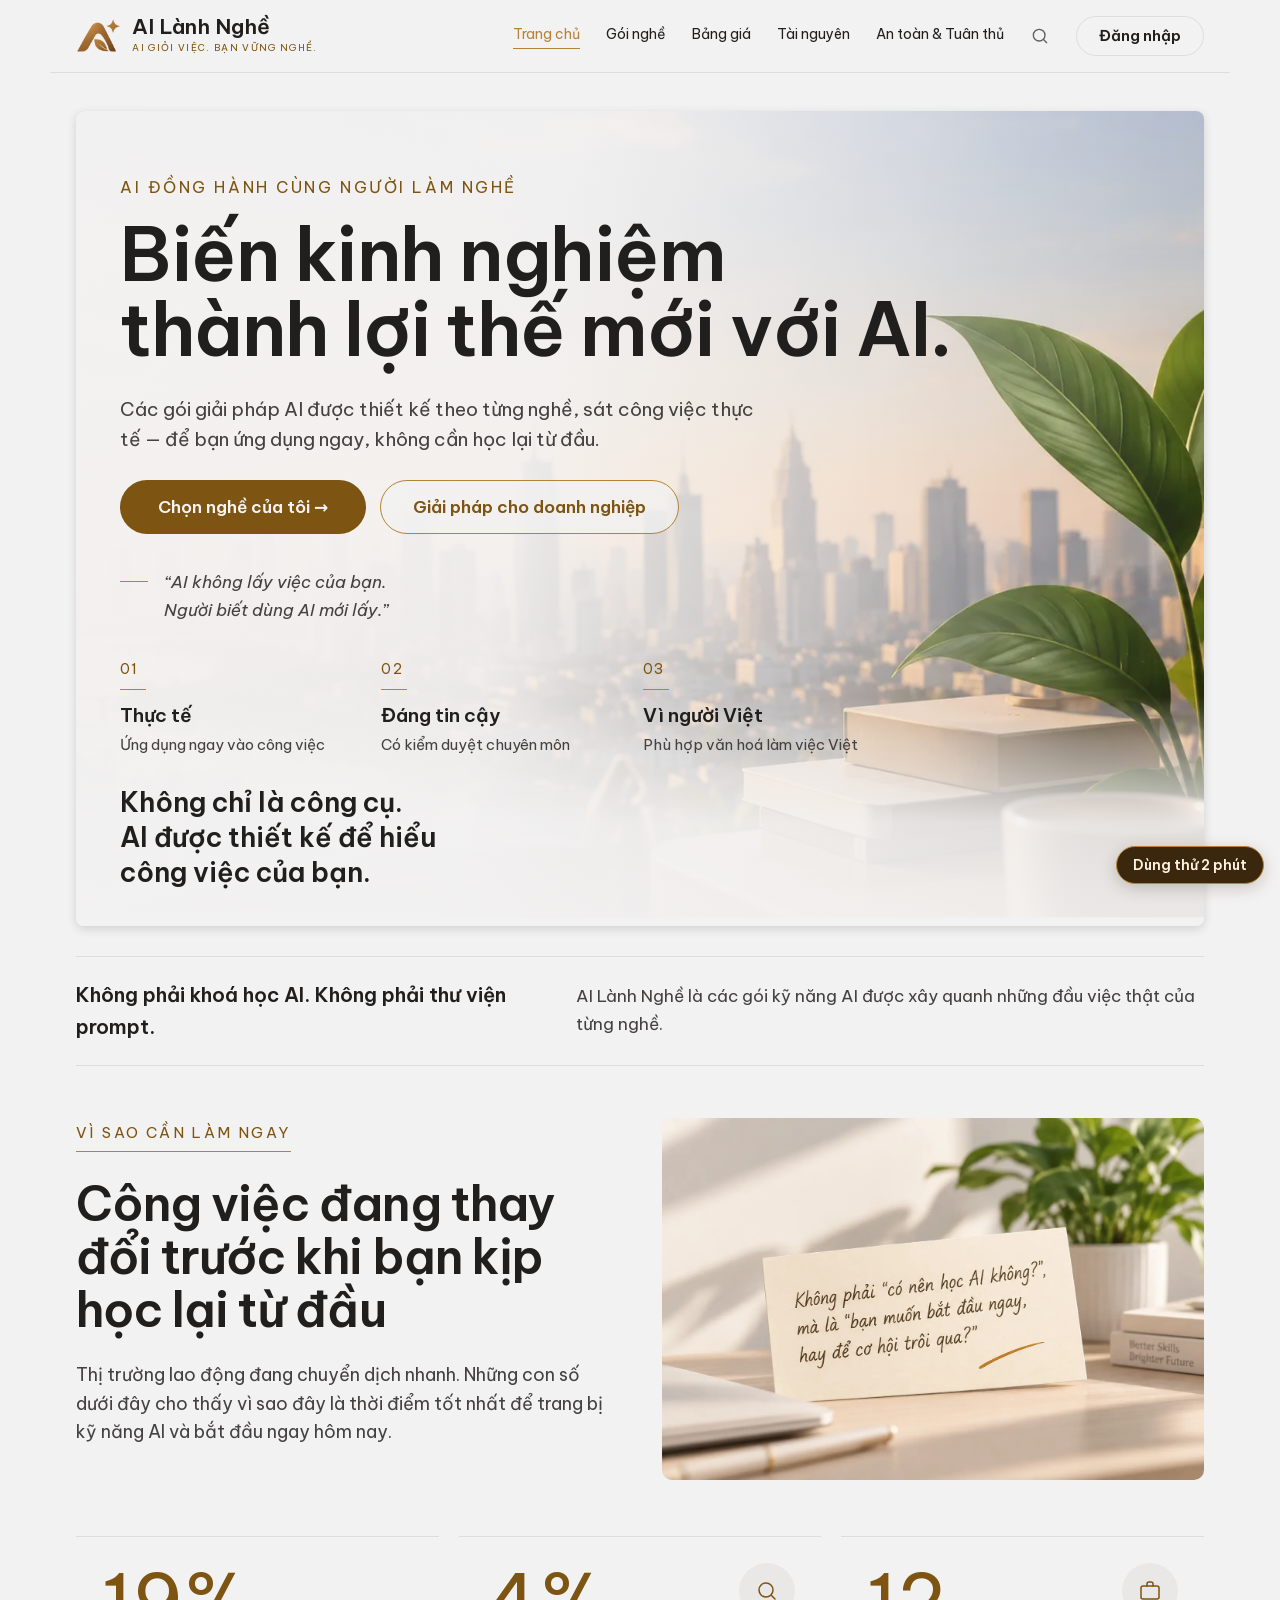
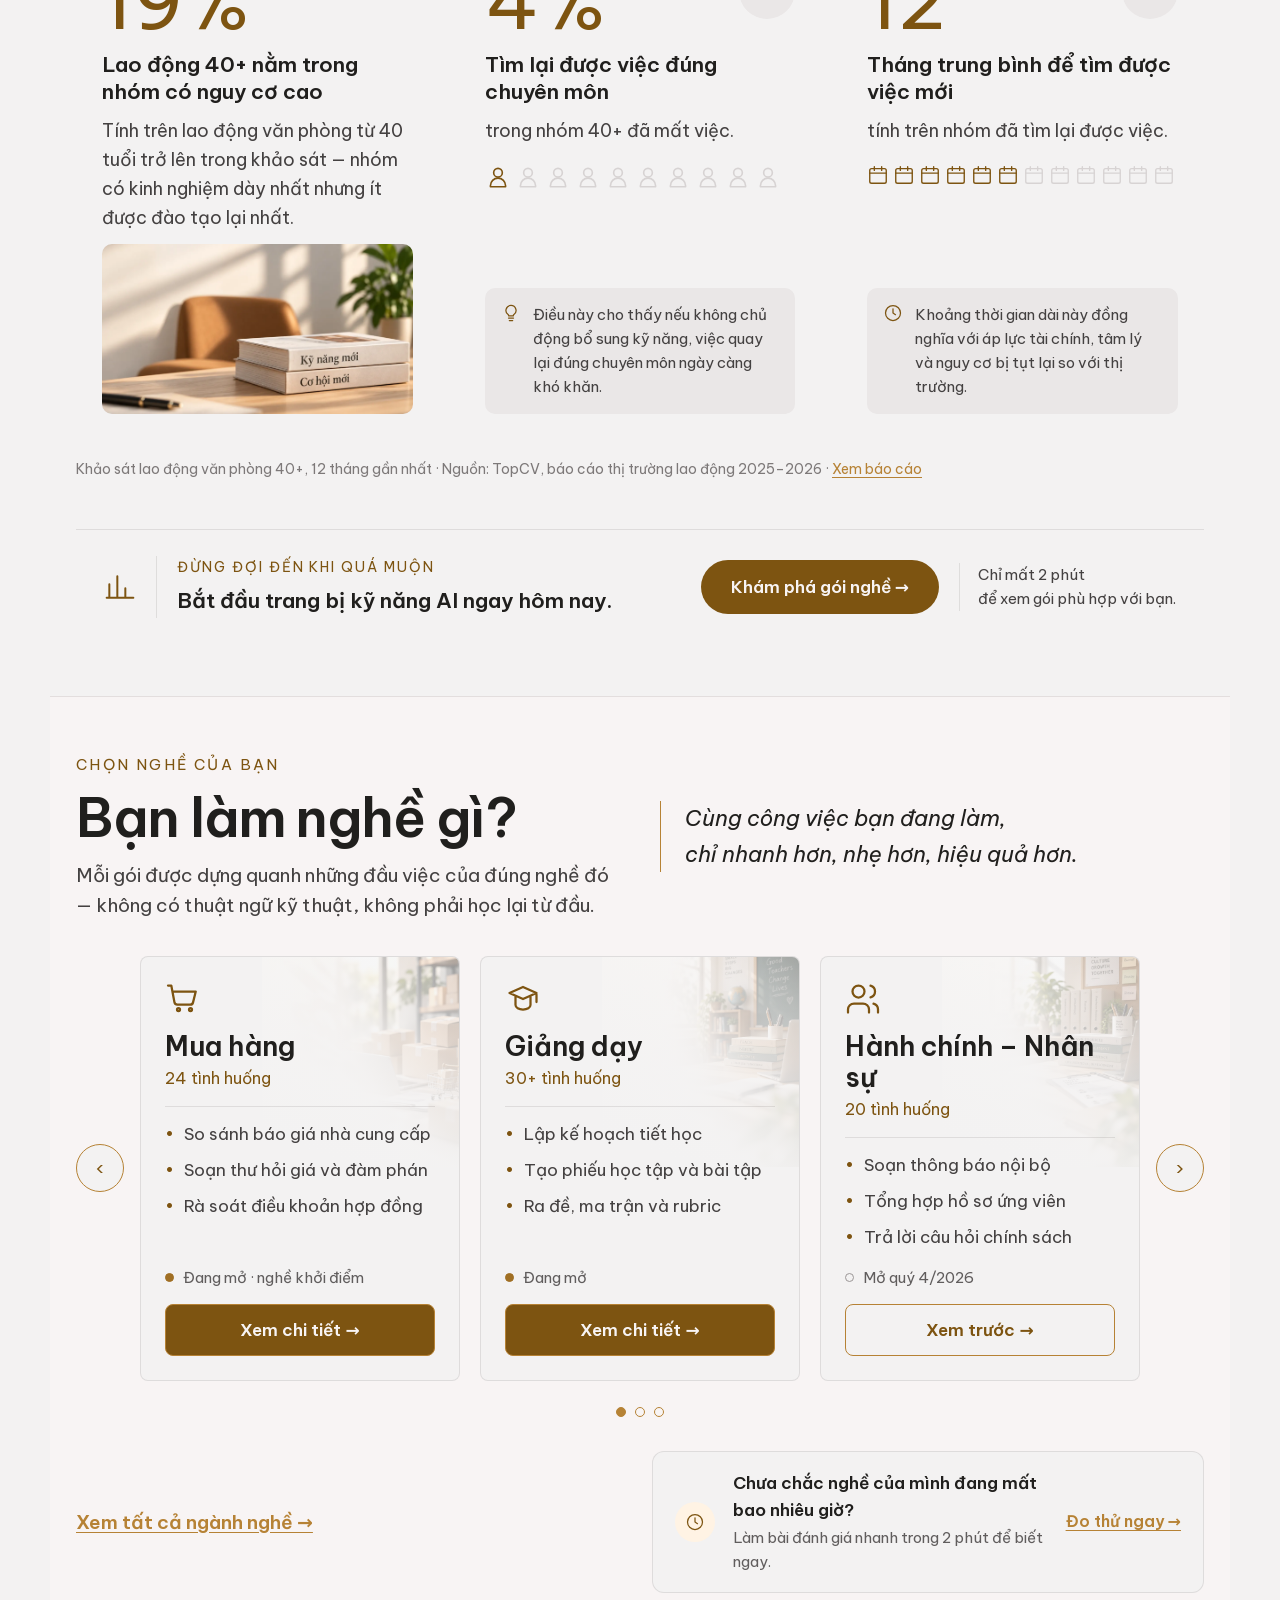
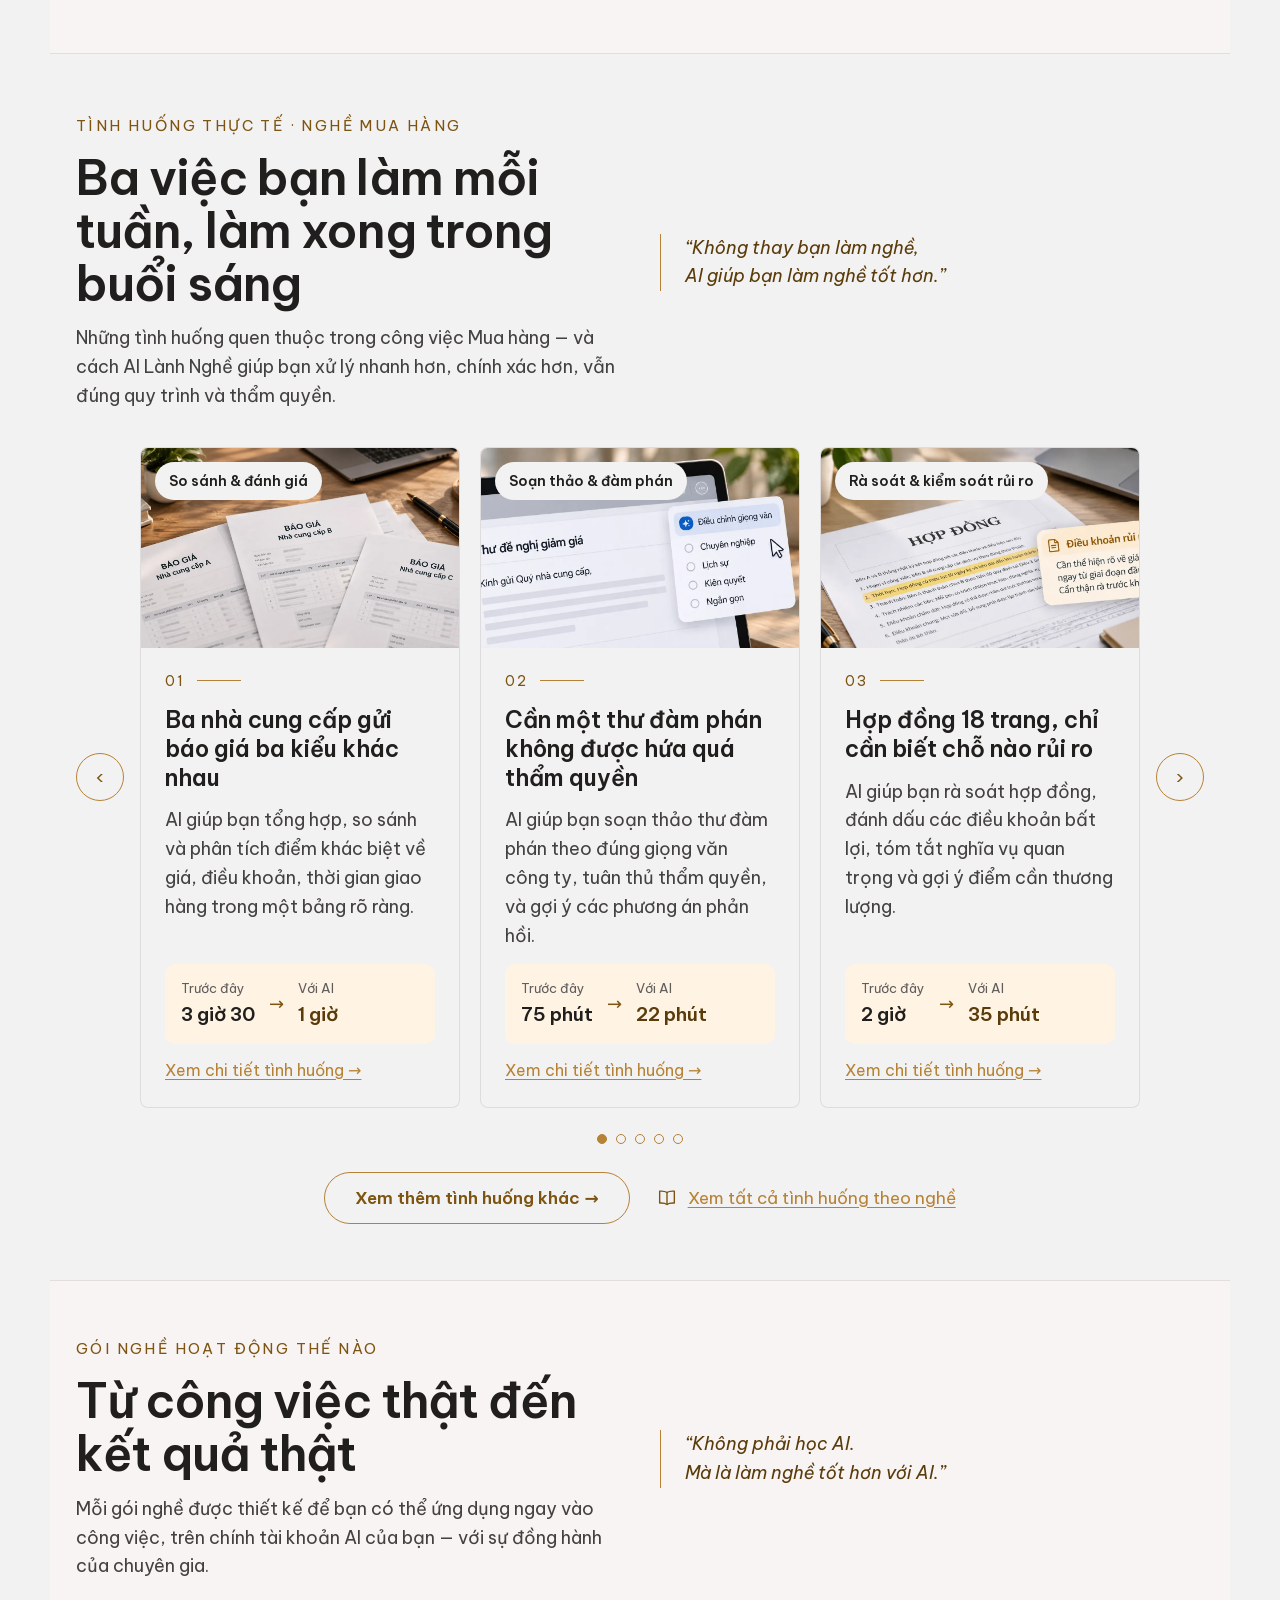
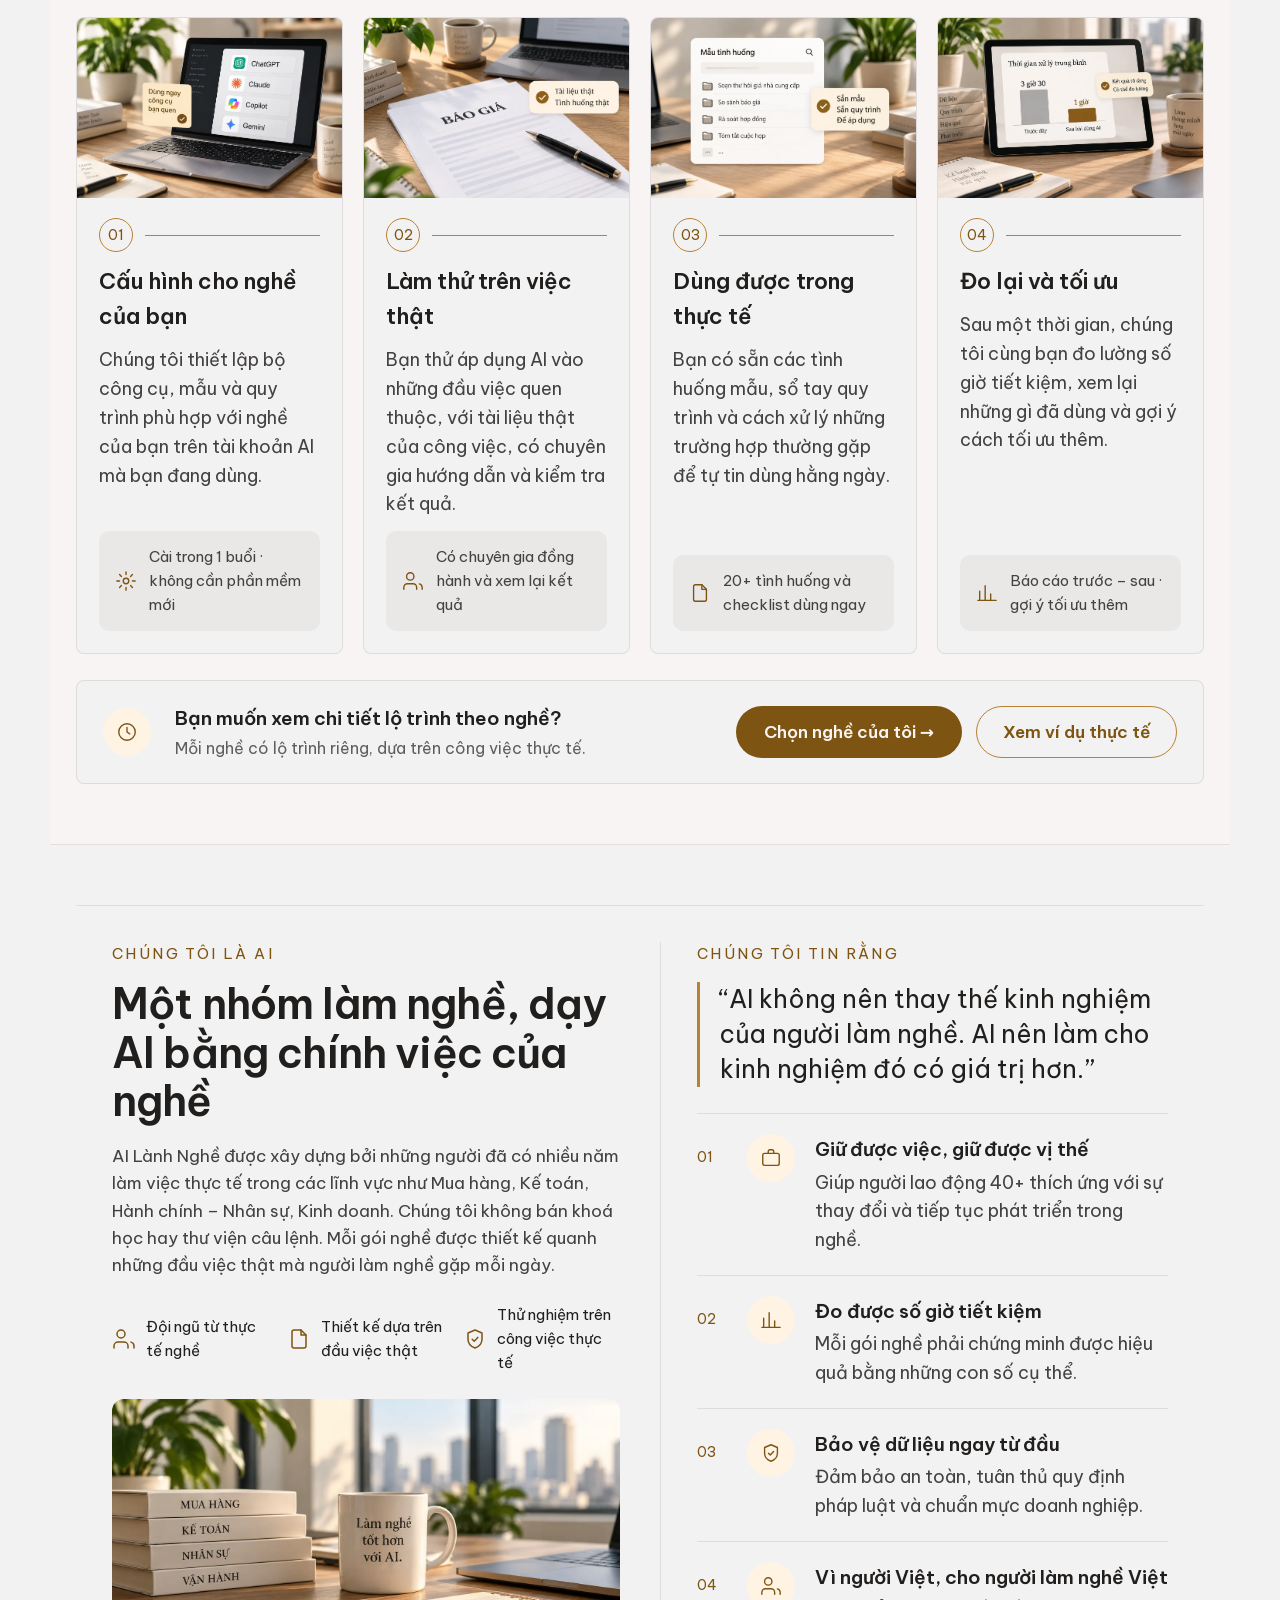
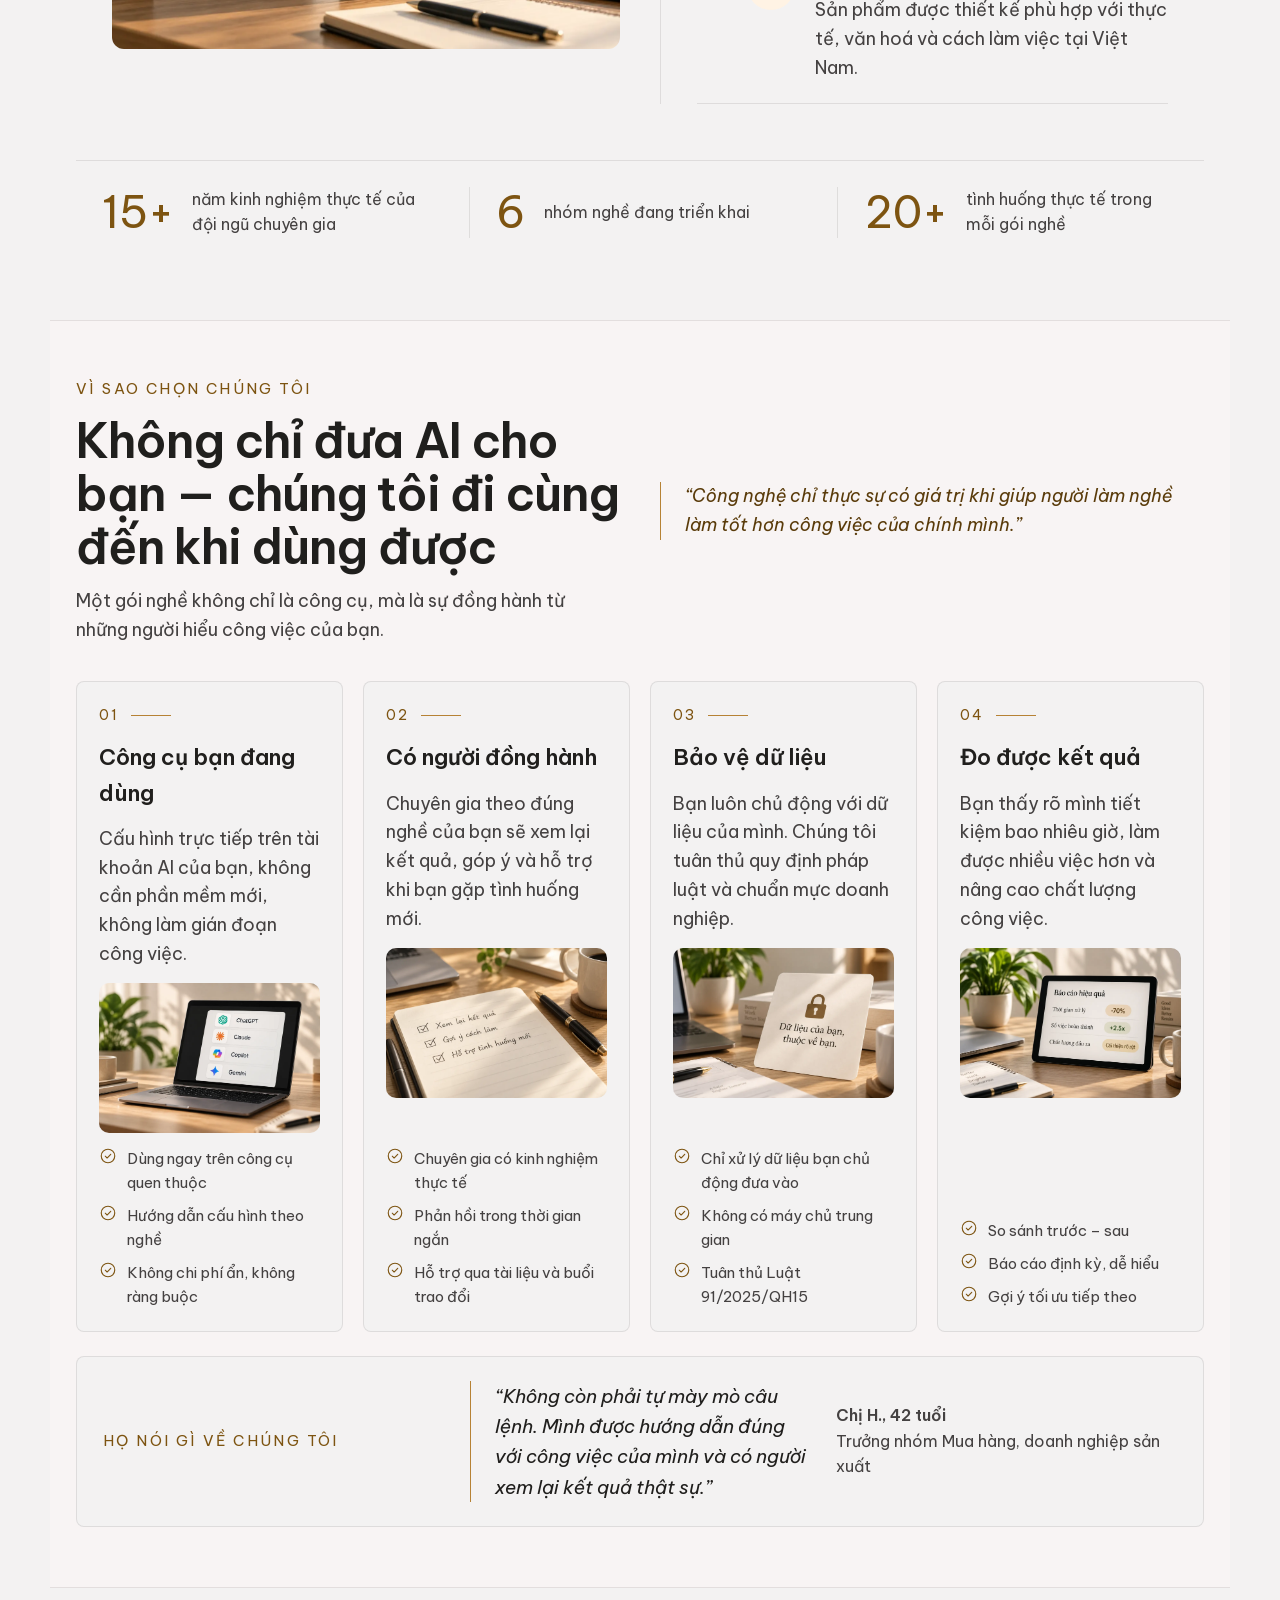
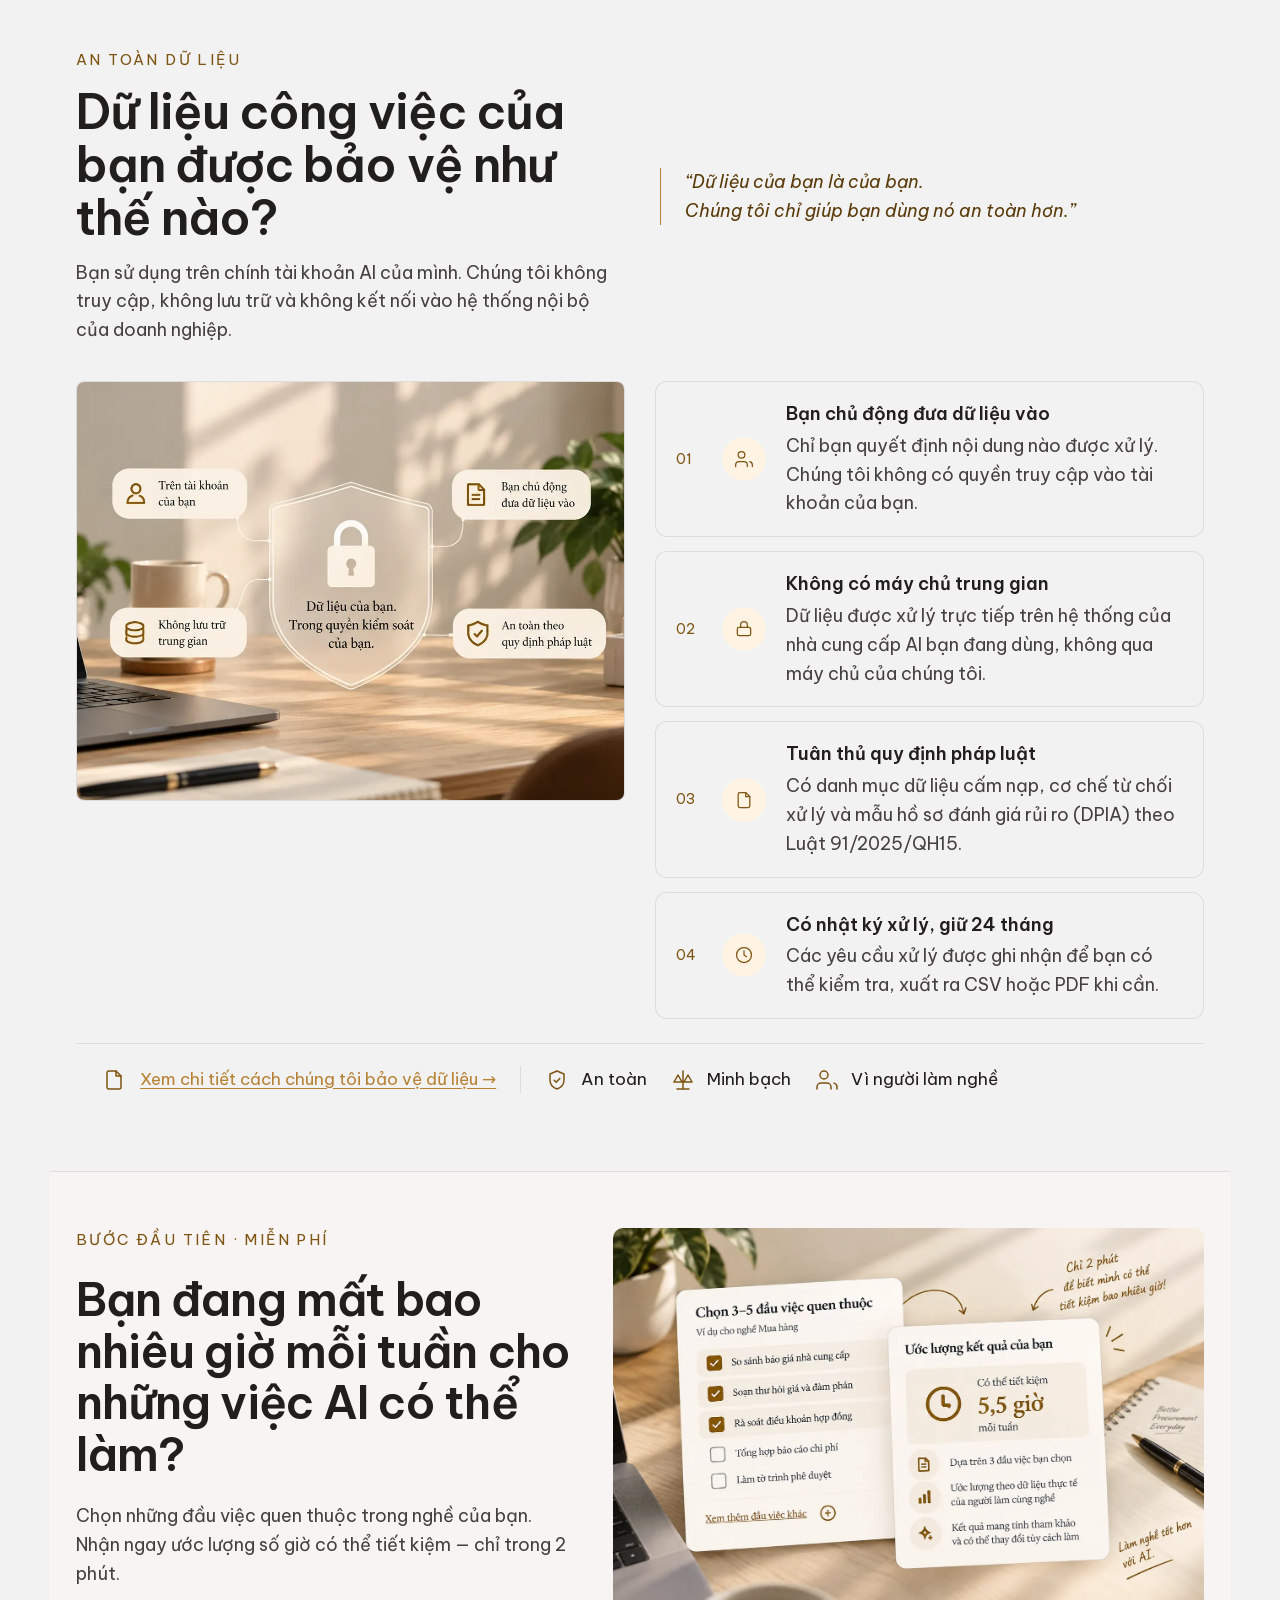
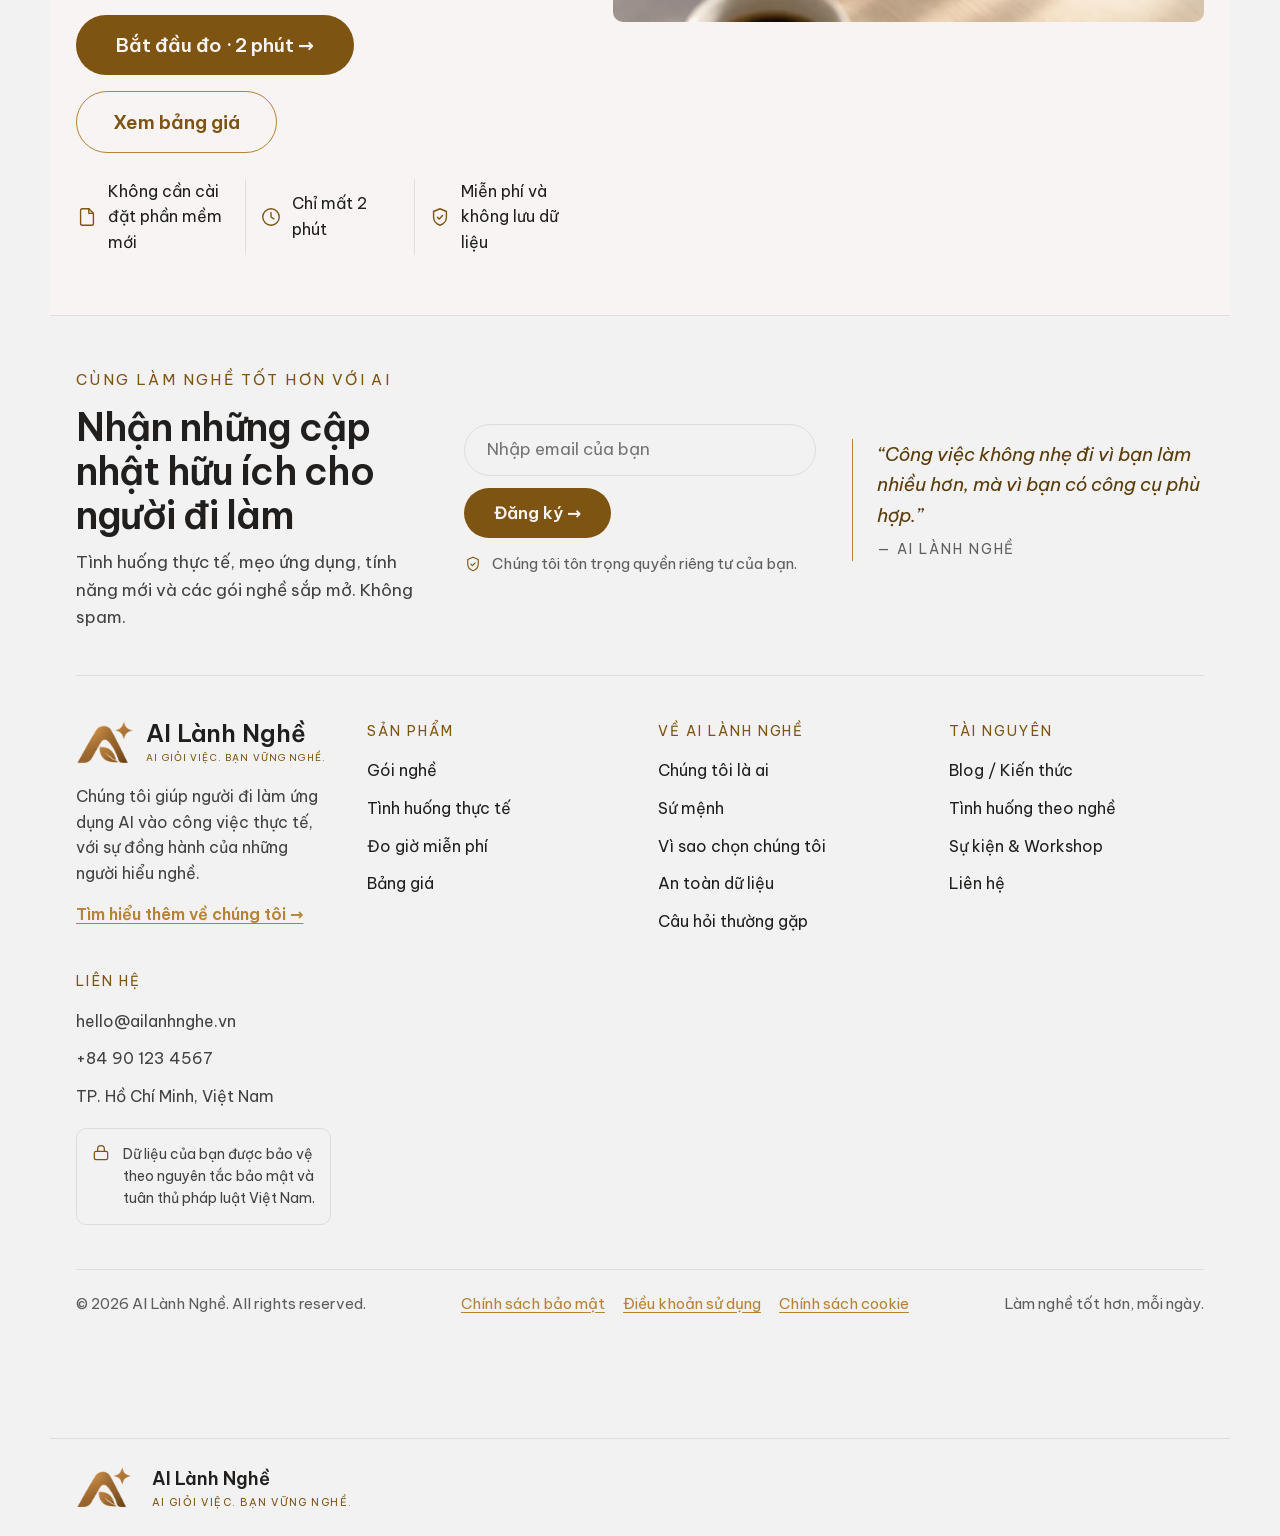
==== index.html @ d6478bf6 "Add "Bàn thử việc" trial page for the two open packs Visitors pick one of six scripted scenarios, ad" ====
<!DOCTYPE html>
<html lang="vi">
<head>
<meta charset="utf-8">
<meta name="viewport" content="width=device-width, initial-scale=1">
<title>AI Lành Nghề — AI giỏi việc. Bạn vững nghề.</title>
<meta name="description" content="AI Lành Nghề đóng gói kỹ năng AI theo từng nghề cho người lao động có chuyên môn từ 40 tuổi trở lên. Cấu hình cài sẵn vào ChatGPT, Claude, Copilot hoặc Gemini bạn đang dùng, kèm sổ tay quy trình, lớp tuân thủ Luật 91/2025/QH15 và người kèm cặp.">
<meta name="robots" content="noindex, nofollow, noarchive, nosnippet, noimageindex">
<meta name="googlebot" content="noindex, nofollow, noarchive, nosnippet">
<meta property="og:title" content="AI Lành Nghề — AI giỏi việc. Bạn vững nghề.">
<meta property="og:description" content="AI không lấy việc của bạn. Người biết dùng AI mới lấy.">
<meta property="og:type" content="website">
<link rel="icon" href="assets/img/logo.png">
<link rel="stylesheet" href="assets/css/fonts.css">
<link rel="stylesheet" href="assets/css/tokens.css">
<link rel="stylesheet" href="assets/css/site.css">
</head>
<body>
<div class="sitebody">
<header class="nav" style="display: flex; align-items: center; gap: var(--space-4); flex-wrap: wrap; padding: 16px 26px; border-bottom: 1px solid var(--color-divider); position: sticky; top: 0px; z-index: 50; background: var(--color-bg);">
<div class="nav-brand" data-go="index.html" style="display: flex; align-items: center; gap: 11px;;cursor:pointer">
<img alt="Biểu tượng AI Lành Nghề" class="u44" src="assets/img/logo.png"/>
<span class="u45">
<span class="u46">AI Lành Nghề</span>
<span class="u47">AI giỏi việc. Bạn vững nghề.</span>
</span>
</div>
<div class="u48">
<a aria-current="page" class="u61" href="index.html"><span>Trang chủ</span></a>
<a aria-current="false" class="u3" href="goi-nghe.html"><span>Gói nghề</span></a>
<a aria-current="false" class="u3" href="bang-gia.html"><span>Bảng giá</span></a>
<a aria-current="false" class="u3" href="tai-nguyen.html"><span>Tài nguyên</span></a>
<a aria-current="false" class="u3" href="an-toan.html"><span>An toàn &amp; Tuân thủ</span></a>
<span class="u49"><svg class="u6" fill="none" stroke="currentColor" stroke-linecap="round" stroke-linejoin="round" stroke-width="1.6" viewbox="0 0 24 24"><circle cx="11" cy="11" r="7"></circle><path d="M20 20l-3.5-3.5"></path></svg></span>
<button class="btn btn-secondary u50" data-go="bang-dieu-khien.html">Đăng nhập</button>

</div>
</header>
<main style="padding: 38px 26px 20px;">
<div style="position: relative; border-radius: 8px; overflow: hidden; box-shadow: var(--shadow-md); min-height: 660px; display: flex; flex-direction: column;">
<img alt="" src="assets/img/home-hero.webp" style="position: absolute; inset: 0px; width: 100%; height: 100%; object-fit: cover; object-position: right center;"/>
<div style="position: absolute; inset: 0px; pointer-events: none; background: linear-gradient(100deg, rgba(243, 242, 242, 0.97) 0%, rgba(243, 242, 242, 0.93) 40%, rgba(243, 242, 242, 0.55) 66%, rgba(243, 242, 242, 0.12) 88%, rgba(243, 242, 242, 0) 100%);"></div>
<div style="position: absolute; left: 0px; right: 0px; bottom: 0px; height: 230px; pointer-events: none; background: linear-gradient(0deg, rgba(243, 242, 242, 0.95) 0%, rgba(243, 242, 242, 0.88) 45%, rgba(243, 242, 242, 0.4) 80%, rgba(243, 242, 242, 0) 100%);"></div>
<div style="position: relative; display: flex; flex-direction: column; flex: 1 1 0%; padding: 64px 44px 0px;">
<div>
<div style="letter-spacing: 0.16em; text-transform: uppercase; color: var(--color-accent-700); font-family: var(--font-heading); margin-bottom: 16px; font-size: 16px;">AI đồng hành cùng người làm nghề</div>
<h1 style="font-size: clamp(42px, 6vw, 74px); font-weight: 600; line-height: 1.02; margin: 0px 0px 26px; max-width: 13em;">Biến kinh nghiệm<br/>thành lợi thế mới với AI.</h1>
<p style="max-width: 34em; font-size: 19px; color: var(--color-neutral-800);">Các gói giải pháp AI được thiết kế theo từng nghề, sát công việc thực tế — để bạn ứng dụng ngay, không cần học lại từ đầu.</p>
<div style="display: flex; gap: 14px; flex-wrap: wrap; margin-top: 26px;">
<button data-go="goi-nghe.html" style="cursor: pointer; font-family: var(--font-heading); font-weight: 600; font-size: 17px; padding: 15px 38px; border: 0px; border-radius: 999px; background: var(--color-accent-700); color: var(--color-neutral-100);">Chọn nghề của tôi →</button>
<button data-go="bang-gia.html" style="cursor: pointer; font-family: var(--font-heading); font-weight: 600; font-size: 17px; padding: 15px 32px; border: 1px solid var(--color-accent); border-radius: 999px; background: rgba(243, 242, 242, 0.7); color: var(--color-accent-700);">Giải pháp cho doanh nghiệp</button>
</div>
<div style="display: flex; gap: 16px; align-items: flex-start; margin-top: 34px;">
<div style="width: 28px; height: 1px; background: var(--color-accent); margin-top: 13px; flex: 0 0 auto;"></div>
<p style="margin: 0px; font-family: var(--font-heading); font-style: italic; font-size: 17px; line-height: 1.65; color: var(--color-neutral-800); max-width: 22em;">“AI không lấy việc của bạn.<br/>Người biết dùng AI mới lấy.”</p>
</div>
</div>
<div style="margin: auto 0px 0px; padding: 34px 0px 36px;">
<div style="display: grid; grid-template-columns: repeat(auto-fit, minmax(180px, 1fr)); gap: 24px; max-width: 760px;">
<div><div class="u210">01</div><div class="u211"></div><div class="u24">Thực tế</div><div class="u212">Ứng dụng ngay vào công việc</div></div>
<div><div class="u210">02</div><div class="u211"></div><div class="u24">Đáng tin cậy</div><div class="u212">Có kiểm duyệt chuyên môn</div></div>
<div><div class="u210">03</div><div class="u211"></div><div class="u24">Vì người Việt</div><div class="u212">Phù hợp văn hoá làm việc Việt</div></div>
</div>
<div style="font-family: var(--font-heading); font-weight: 600; font-size: clamp(21px, 2.3vw, 27px); line-height: 1.3; margin-top: 28px; max-width: 20em;">Không chỉ là công cụ.<br/>AI được thiết kế để hiểu<br/>công việc của bạn.</div>
</div>
</div>
</div>
<div style="margin-top: 30px; padding: 22px 0px; border-top: 1px solid var(--color-divider); border-bottom: 1px solid var(--color-divider); display: flex; gap: 20px; align-items: baseline; flex-wrap: wrap;">
<div style="font-family: var(--font-heading); font-weight: 600; font-size: 20px; max-width: 24em;">Không phải khoá học AI. Không phải thư viện prompt.</div>
<div style="font-size: 17px; color: var(--color-neutral-800); flex: 1 1 0%; min-width: 260px;">AI Lành Nghề là các gói kỹ năng AI được xây quanh những đầu việc thật của từng nghề.</div>
</div>
<div style="margin-top: 52px; padding-bottom: 52px;">
<div style="display: grid; grid-template-columns: repeat(auto-fit, minmax(320px, 1fr)); gap: 44px; align-items: start; margin-bottom: 56px;">
<div>
<div style="font-size: 15px; letter-spacing: 0.16em; text-transform: uppercase; color: var(--color-accent-700); font-family: var(--font-heading); border-bottom: 1px solid var(--color-accent); display: inline-block; padding-bottom: 6px; margin-bottom: 26px;">Vì sao cần làm ngay</div>
<h2 style="font-size: clamp(30px, 4.4vw, 48px); font-weight: 600; margin: 0px 0px 24px; line-height: 1.1; max-width: 15em;">Công việc đang thay đổi trước khi bạn kịp học lại từ đầu</h2>
<p class="u213">Thị trường lao động đang chuyển dịch nhanh. Những con số dưới đây cho thấy vì sao đây là thời điểm tốt nhất để trang bị kỹ năng AI và bắt đầu ngay hôm nay.</p>
</div>
<div style="width: 100%; border-radius: 10px; overflow: hidden;">
<img alt="Tấm thiệp trên bàn làm việc: Không phải “có nên học AI không?”, mà là “bạn muốn bắt đầu ngay, hay để cơ hội trôi qua?”" src="assets/img/home-card-desk.webp" style="display: block; width: 100%; height: auto;"/>
</div>
</div>
<div style="display: grid; grid-template-columns: repeat(auto-fit, minmax(260px, 1fr)); gap: 20px; align-items: stretch;">
<div class="u214">
<div class="u215">19%</div>
<div class="u216">Lao động 40+ nằm trong nhóm có nguy cơ cao</div>
<p class="u19">Tính trên lao động văn phòng từ 40 tuổi trở lên trong khảo sát — nhóm có kinh nghiệm dày nhất nhưng ít được đào tạo lại nhất.</p>
<div style="margin-top: auto; height: 170px; border-radius: 10px; overflow: hidden;"><img alt="Sách “Kỹ năng mới — Cơ hội mới” trên bàn làm việc" class="u27" data-slot="why-now-photo" loading="lazy" src="assets/img/ky-nang-moi.webp"/></div>
</div>
<div class="u214">
<div style="display: flex; justify-content: space-between; align-items: flex-start; gap: 16px;">
<div class="u215">4%</div>
<span style="width: 56px; height: 56px; flex: 0 0 auto; border-radius: 50%; background: var(--color-neutral-200); color: var(--color-accent-700); display: grid; place-items: center;"><svg class="u37" fill="none" stroke="currentColor" stroke-linecap="round" stroke-linejoin="round" stroke-width="1.5" viewbox="0 0 24 24"><circle cx="11" cy="11" r="7"></circle><path d="M20 20l-3.5-3.5"></path></svg></span>
</div>
<div class="u216">Tìm lại được việc đúng chuyên môn</div>
<p class="u19">trong nhóm 40+ đã mất việc.</p>
<div style="display: flex; gap: 4px; flex-wrap: wrap; margin: 6px 0px 4px;"><span class="u18"><svg class="u68" fill="none" stroke="currentColor" stroke-linecap="round" stroke-linejoin="round" stroke-width="1.5" viewbox="0 0 24 24"><path d="M12 12a4 4 0 1 0 0-8 4 4 0 0 0 0 8zM5 21v-1a7 7 0 0 1 14 0v1z"></path></svg></span><span class="u33"><svg class="u68" fill="none" stroke="currentColor" stroke-linecap="round" stroke-linejoin="round" stroke-width="1.5" viewbox="0 0 24 24"><path d="M12 12a4 4 0 1 0 0-8 4 4 0 0 0 0 8zM5 21v-1a7 7 0 0 1 14 0v1z"></path></svg></span><span class="u33"><svg class="u68" fill="none" stroke="currentColor" stroke-linecap="round" stroke-linejoin="round" stroke-width="1.5" viewbox="0 0 24 24"><path d="M12 12a4 4 0 1 0 0-8 4 4 0 0 0 0 8zM5 21v-1a7 7 0 0 1 14 0v1z"></path></svg></span><span class="u33"><svg class="u68" fill="none" stroke="currentColor" stroke-linecap="round" stroke-linejoin="round" stroke-width="1.5" viewbox="0 0 24 24"><path d="M12 12a4 4 0 1 0 0-8 4 4 0 0 0 0 8zM5 21v-1a7 7 0 0 1 14 0v1z"></path></svg></span><span class="u33"><svg class="u68" fill="none" stroke="currentColor" stroke-linecap="round" stroke-linejoin="round" stroke-width="1.5" viewbox="0 0 24 24"><path d="M12 12a4 4 0 1 0 0-8 4 4 0 0 0 0 8zM5 21v-1a7 7 0 0 1 14 0v1z"></path></svg></span><span class="u33"><svg class="u68" fill="none" stroke="currentColor" stroke-linecap="round" stroke-linejoin="round" stroke-width="1.5" viewbox="0 0 24 24"><path d="M12 12a4 4 0 1 0 0-8 4 4 0 0 0 0 8zM5 21v-1a7 7 0 0 1 14 0v1z"></path></svg></span><span class="u33"><svg class="u68" fill="none" stroke="currentColor" stroke-linecap="round" stroke-linejoin="round" stroke-width="1.5" viewbox="0 0 24 24"><path d="M12 12a4 4 0 1 0 0-8 4 4 0 0 0 0 8zM5 21v-1a7 7 0 0 1 14 0v1z"></path></svg></span><span class="u33"><svg class="u68" fill="none" stroke="currentColor" stroke-linecap="round" stroke-linejoin="round" stroke-width="1.5" viewbox="0 0 24 24"><path d="M12 12a4 4 0 1 0 0-8 4 4 0 0 0 0 8zM5 21v-1a7 7 0 0 1 14 0v1z"></path></svg></span><span class="u33"><svg class="u68" fill="none" stroke="currentColor" stroke-linecap="round" stroke-linejoin="round" stroke-width="1.5" viewbox="0 0 24 24"><path d="M12 12a4 4 0 1 0 0-8 4 4 0 0 0 0 8zM5 21v-1a7 7 0 0 1 14 0v1z"></path></svg></span><span class="u33"><svg class="u68" fill="none" stroke="currentColor" stroke-linecap="round" stroke-linejoin="round" stroke-width="1.5" viewbox="0 0 24 24"><path d="M12 12a4 4 0 1 0 0-8 4 4 0 0 0 0 8zM5 21v-1a7 7 0 0 1 14 0v1z"></path></svg></span></div>
<div style="margin-top: auto; background: var(--color-neutral-200); border-radius: 10px; padding: 15px 16px; display: flex; gap: 12px; align-items: flex-start;"><span class="u10"><svg class="u6" fill="none" stroke="currentColor" stroke-linecap="round" stroke-linejoin="round" stroke-width="1.5" viewbox="0 0 24 24"><path d="M9 18h6M10 21h4M12 3a6 6 0 0 0-3.5 10.9c.5.4.8 1 .8 1.6h5.4c0-.6.3-1.2.8-1.6A6 6 0 0 0 12 3z"></path></svg></span><span class="u4">Điều này cho thấy nếu không chủ động bổ sung kỹ năng, việc quay lại đúng chuyên môn ngày càng khó khăn.</span></div>
</div>
<div class="u214">
<div style="display: flex; justify-content: space-between; align-items: flex-start; gap: 16px;">
<div class="u215">12</div>
<span style="width: 56px; height: 56px; flex: 0 0 auto; border-radius: 50%; background: var(--color-neutral-200); color: var(--color-accent-700); display: grid; place-items: center;"><svg class="u37" fill="none" stroke="currentColor" stroke-linecap="round" stroke-linejoin="round" stroke-width="1.5" viewbox="0 0 24 24"><rect height="13" rx="2" width="18" x="3" y="7"></rect><path d="M9 7V5a2 2 0 0 1 2-2h2a2 2 0 0 1 2 2v2"></path></svg></span>
</div>
<div class="u216">Tháng trung bình để tìm được việc mới</div>
<p class="u19">tính trên nhóm đã tìm lại được việc.</p>
<div style="display: flex; gap: 4px; flex-wrap: wrap; margin: 6px 0px 4px;"><span class="u18"><svg class="u9" fill="none" stroke="currentColor" stroke-linecap="round" stroke-linejoin="round" stroke-width="1.5" viewbox="0 0 24 24"><rect height="16" rx="2" width="18" x="3" y="5"></rect><path d="M3 10h18M8 3v4M16 3v4"></path></svg></span><span class="u18"><svg class="u9" fill="none" stroke="currentColor" stroke-linecap="round" stroke-linejoin="round" stroke-width="1.5" viewbox="0 0 24 24"><rect height="16" rx="2" width="18" x="3" y="5"></rect><path d="M3 10h18M8 3v4M16 3v4"></path></svg></span><span class="u18"><svg class="u9" fill="none" stroke="currentColor" stroke-linecap="round" stroke-linejoin="round" stroke-width="1.5" viewbox="0 0 24 24"><rect height="16" rx="2" width="18" x="3" y="5"></rect><path d="M3 10h18M8 3v4M16 3v4"></path></svg></span><span class="u18"><svg class="u9" fill="none" stroke="currentColor" stroke-linecap="round" stroke-linejoin="round" stroke-width="1.5" viewbox="0 0 24 24"><rect height="16" rx="2" width="18" x="3" y="5"></rect><path d="M3 10h18M8 3v4M16 3v4"></path></svg></span><span class="u18"><svg class="u9" fill="none" stroke="currentColor" stroke-linecap="round" stroke-linejoin="round" stroke-width="1.5" viewbox="0 0 24 24"><rect height="16" rx="2" width="18" x="3" y="5"></rect><path d="M3 10h18M8 3v4M16 3v4"></path></svg></span><span class="u18"><svg class="u9" fill="none" stroke="currentColor" stroke-linecap="round" stroke-linejoin="round" stroke-width="1.5" viewbox="0 0 24 24"><rect height="16" rx="2" width="18" x="3" y="5"></rect><path d="M3 10h18M8 3v4M16 3v4"></path></svg></span><span class="u33"><svg class="u9" fill="none" stroke="currentColor" stroke-linecap="round" stroke-linejoin="round" stroke-width="1.5" viewbox="0 0 24 24"><rect height="16" rx="2" width="18" x="3" y="5"></rect><path d="M3 10h18M8 3v4M16 3v4"></path></svg></span><span class="u33"><svg class="u9" fill="none" stroke="currentColor" stroke-linecap="round" stroke-linejoin="round" stroke-width="1.5" viewbox="0 0 24 24"><rect height="16" rx="2" width="18" x="3" y="5"></rect><path d="M3 10h18M8 3v4M16 3v4"></path></svg></span><span class="u33"><svg class="u9" fill="none" stroke="currentColor" stroke-linecap="round" stroke-linejoin="round" stroke-width="1.5" viewbox="0 0 24 24"><rect height="16" rx="2" width="18" x="3" y="5"></rect><path d="M3 10h18M8 3v4M16 3v4"></path></svg></span><span class="u33"><svg class="u9" fill="none" stroke="currentColor" stroke-linecap="round" stroke-linejoin="round" stroke-width="1.5" viewbox="0 0 24 24"><rect height="16" rx="2" width="18" x="3" y="5"></rect><path d="M3 10h18M8 3v4M16 3v4"></path></svg></span><span class="u33"><svg class="u9" fill="none" stroke="currentColor" stroke-linecap="round" stroke-linejoin="round" stroke-width="1.5" viewbox="0 0 24 24"><rect height="16" rx="2" width="18" x="3" y="5"></rect><path d="M3 10h18M8 3v4M16 3v4"></path></svg></span><span class="u33"><svg class="u9" fill="none" stroke="currentColor" stroke-linecap="round" stroke-linejoin="round" stroke-width="1.5" viewbox="0 0 24 24"><rect height="16" rx="2" width="18" x="3" y="5"></rect><path d="M3 10h18M8 3v4M16 3v4"></path></svg></span></div>
<div style="margin-top: auto; background: var(--color-neutral-200); border-radius: 10px; padding: 15px 16px; display: flex; gap: 12px; align-items: flex-start;"><span class="u10"><svg class="u6" fill="none" stroke="currentColor" stroke-linecap="round" stroke-linejoin="round" stroke-width="1.5" viewbox="0 0 24 24"><circle cx="12" cy="12" r="9"></circle><path d="M12 7v5l3 2"></path></svg></span><span class="u4">Khoảng thời gian dài này đồng nghĩa với áp lực tài chính, tâm lý và nguy cơ bị tụt lại so với thị trường.</span></div>
</div>
</div>
<div style="font-size: 14px; color: var(--color-neutral-600); margin-top: 18px;">Khảo sát lao động văn phòng 40+, 12 tháng gần nhất · Nguồn: TopCV, báo cáo thị trường lao động 2025–2026 · <a href="bang-dieu-khien.html">Xem báo cáo</a></div>
<div style="margin-top: 48px; border-top: 1px solid var(--color-hair); border-radius: 0px; padding: 26px 28px; display: grid; grid-template-columns: minmax(0px, 1fr) auto; gap: 26px; align-items: center;">
<div style="display: flex; gap: 20px; align-items: center;">
<span class="u10"><svg fill="none" stroke="currentColor" stroke-linecap="round" stroke-linejoin="round" stroke-width="1.5" style="width: 32px; height: 32px;" viewbox="0 0 24 24"><path d="M4 20V10M10 20V4M16 20v-7M22 20H2"></path></svg></span>
<div style="border-left: 1px solid var(--color-divider); padding-left: 20px;">
<div style="font-size: 14px; letter-spacing: 0.14em; text-transform: uppercase; color: var(--color-accent-700); font-family: var(--font-heading); margin-bottom: 6px;">Đừng đợi đến khi quá muộn</div>
<div class="u97">Bắt đầu trang bị kỹ năng AI ngay hôm nay.</div>
</div>
</div>
<div style="display: flex; gap: 20px; align-items: center; flex-wrap: nowrap; justify-self: end; min-width: 0px;">
<button data-go="goi-nghe.html" style="cursor: pointer; font-family: var(--font-heading); font-weight: 600; font-size: 17px; padding: 16px 30px; border: 0px; border-radius: 999px; background: var(--color-accent-700); color: var(--color-neutral-100); white-space: nowrap; flex: 0 0 auto;">Khám phá gói nghề →</button>
<div style="border-left: 1px solid var(--color-divider); padding-left: 18px; font-size: 15px; color: var(--color-neutral-800); min-width: 0px;">Chỉ mất 2 phút<br/>để xem gói phù hợp với bạn.</div>
</div>
</div>
</div>
<div class="u217">
<div class="u113">
<div>
<div style="font-size: 15px; letter-spacing: 0.16em; text-transform: uppercase; color: var(--color-accent-700); font-family: var(--font-heading); margin-bottom: 12px;">Chọn nghề của bạn</div>
<h2 style="font-size: clamp(34px, 5vw, 54px); font-weight: 600; margin: 0px 0px 14px; line-height: 1.05;">Bạn làm nghề gì?</h2>
<p style="max-width: 32em; font-size: 19px; color: var(--color-neutral-800); margin: 0px;">Mỗi gói được dựng quanh những đầu việc của đúng nghề đó — không có thuật ngữ kỹ thuật, không phải học lại từ đầu.</p>
</div>
<div class="u114">
<p style="font-family: var(--font-heading); font-style: italic; font-size: 22px; line-height: 1.6; margin: 0px;">Cùng công việc bạn đang làm,<br/>chỉ nhanh hơn, nhẹ hơn, hiệu quả hơn.</p>
</div>
</div>
<div data-carousel="jobs" style="display: flex; align-items: center; gap: 16px;">
<button aria-label="Nghề trước" class="u151" data-prev="">‹</button>
<div data-track="" style="flex: 1 1 0%; min-width: 0px; display: grid; grid-template-columns: repeat(auto-fit, minmax(200px, 1fr)); gap: 20px;">
<div class="u218" data-idx="0">
<div class="u219">
<img alt="Bàn làm việc với thùng hàng và giỏ hàng" class="u27" data-slot="job-muahang" loading="lazy" src="assets/img/nghe-mua-hang-card.webp"/>
</div>
<div class="u220"></div>
<div class="u221">
<span class="u222">
<svg class="u223" fill="none" stroke="currentColor" stroke-linecap="round" stroke-linejoin="round" stroke-width="1.5" viewbox="0 0 24 24"><path d="M2 3h2.2l2.1 11.2a2 2 0 0 0 2 1.6h8.4a2 2 0 0 0 2-1.55L20.5 7H6M9 20a1 1 0 1 0 0-2 1 1 0 0 0 0 2zM17 20a1 1 0 1 0 0-2 1 1 0 0 0 0 2z"></path></svg>
</span>
<div>
<div class="u224"><span>Mua hàng</span></div>
<div class="u225"><span>24 tình huống</span></div>
</div>
<div class="u98"></div>
<div class="u226">
<div class="u69"><span class="u25">•</span><span>So sánh báo giá nhà cung cấp</span></div>
<div class="u69"><span class="u25">•</span><span>Soạn thư hỏi giá và đàm phán</span></div>
<div class="u69"><span class="u25">•</span><span>Rà soát điều khoản hợp đồng</span></div>
</div>
<div class="u227">
<span style="width: 9px; height: 9px; border-radius: 50%; flex: 0 0 auto; background: var(--color-accent-600); border: 1px solid var(--color-accent-600);"></span><span>Đang mở · nghề khởi điểm</span>
</div>
<button data-go="nghe-mua-hang.html" style="cursor: pointer; font-family: var(--font-heading); font-weight: 600; font-size: 17px; padding: 14px 18px; border: 1px solid var(--color-accent); border-radius: 8px; background: var(--color-accent-700); color: var(--color-neutral-100);"><span>Xem chi tiết →</span></button>
</div>
</div>
<div class="u218" data-idx="1">
<div class="u219">
<img alt="Bàn làm việc của giáo viên" class="u27" data-slot="job-giangday" loading="lazy" src="assets/img/nghe-giang-day-card.webp"/>
</div>
<div class="u220"></div>
<div class="u221">
<span class="u222">
<svg class="u223" fill="none" stroke="currentColor" stroke-linecap="round" stroke-linejoin="round" stroke-width="1.5" viewbox="0 0 24 24"><path d="M3 8l9-4 9 4-9 4-9-4zM7 10.7V16c0 1.7 2.2 3 5 3s5-1.3 5-3v-5.3M21 9v5"></path></svg>
</span>
<div>
<div class="u224"><span>Giảng dạy</span></div>
<div class="u225"><span>30+ tình huống</span></div>
</div>
<div class="u98"></div>
<div class="u226">
<div class="u69"><span class="u25">•</span><span>Lập kế hoạch tiết học</span></div>
<div class="u69"><span class="u25">•</span><span>Tạo phiếu học tập và bài tập</span></div>
<div class="u69"><span class="u25">•</span><span>Ra đề, ma trận và rubric</span></div>
</div>
<div class="u227">
<span style="width: 9px; height: 9px; border-radius: 50%; flex: 0 0 auto; background: var(--color-accent-600); border: 1px solid var(--color-accent-600);"></span><span>Đang mở</span>
</div>
<button data-go="nghe-giang-day.html" style="cursor: pointer; font-family: var(--font-heading); font-weight: 600; font-size: 17px; padding: 14px 18px; border: 1px solid var(--color-accent); border-radius: 8px; background: var(--color-accent-700); color: var(--color-neutral-100);"><span>Xem chi tiết →</span></button>
</div>
</div>
<div class="u218" data-idx="2">
<div class="u219">
<img alt="Bàn làm việc hành chính nhân sự" class="u27" data-slot="job-nhansu" loading="lazy" src="assets/img/nghe-nhan-su-card.webp"/>
</div>
<div class="u220"></div>
<div class="u221">
<span class="u222">
<svg class="u223" fill="none" stroke="currentColor" stroke-linecap="round" stroke-linejoin="round" stroke-width="1.5" viewbox="0 0 24 24"><path d="M16 21v-2a4 4 0 0 0-4-4H6a4 4 0 0 0-4 4v2M13 7a4 4 0 1 1-8 0 4 4 0 0 1 8 0M22 21v-2a4 4 0 0 0-3-3.87M17 3.13a4 4 0 0 1 0 7.75"></path></svg>
</span>
<div>
<div class="u224"><span>Hành chính – Nhân sự</span></div>
<div class="u225"><span>20 tình huống</span></div>
</div>
<div class="u98"></div>
<div class="u226">
<div class="u69"><span class="u25">•</span><span>Soạn thông báo nội bộ</span></div>
<div class="u69"><span class="u25">•</span><span>Tổng hợp hồ sơ ứng viên</span></div>
<div class="u69"><span class="u25">•</span><span>Trả lời câu hỏi chính sách</span></div>
</div>
<div class="u227">
<span style="width: 9px; height: 9px; border-radius: 50%; flex: 0 0 auto; background: transparent; border: 1px solid var(--color-neutral-500);"></span><span>Mở quý 4/2026</span>
</div>
<button data-go="goi-nghe.html#xem-truoc/hanh-chinh-nhan-su" style="cursor: pointer; font-family: var(--font-heading); font-weight: 600; font-size: 17px; padding: 14px 18px; border: 1px solid var(--color-accent); border-radius: 8px; background: transparent; color: var(--color-accent-700);"><span>Xem trước →</span></button>
</div>
</div>
</div>
<button aria-label="Nghề tiếp theo" class="u151" data-next="">›</button>
</div>
<div data-dots="jobs" style="display: flex; gap: 9px; justify-content: center; margin-top: 26px;">
<button aria-label="Nghề 1" data-dot="0" style="cursor: pointer; width: 10px; height: 10px; padding: 0px; border-radius: 50%; border: 1px solid var(--color-accent); background: var(--color-accent);"></button>
<button aria-label="Nghề 2" class="u99" data-dot="1"></button>
<button aria-label="Nghề 3" class="u99" data-dot="2"></button>
</div>
<div style="display: grid; grid-template-columns: repeat(auto-fit, minmax(280px, 1fr)); gap: 24px; align-items: center; margin-top: 34px;">
<a href="goi-nghe.html" style="font-family: var(--font-heading); font-weight: 600; font-size: 19px; justify-self: start;">Xem tất cả ngành nghề →</a>
<div style="background: var(--color-bg); border: 1px solid var(--color-divider); border-radius: 12px; padding: 18px 22px; display: flex; gap: 18px; align-items: center; flex-wrap: wrap;">
<span style="width: 40px; height: 40px; flex: 0 0 auto; border-radius: 50%; background: var(--color-accent-100); color: var(--color-accent-700); display: grid; place-items: center;">
<svg class="u6" fill="none" stroke="currentColor" stroke-linecap="round" stroke-linejoin="round" stroke-width="1.5" viewbox="0 0 24 24"><circle cx="12" cy="12" r="9"></circle><path d="M12 7v5l3 2"></path></svg>
</span>
<div style="flex: 1 1 0%; min-width: 200px;">
<div class="u74">Chưa chắc nghề của mình đang mất bao nhiêu giờ?</div>
<div style="font-size: 15px; color: var(--color-neutral-700); margin-top: 2px;">Làm bài đánh giá nhanh trong 2 phút để biết ngay.</div>
</div>
<a class="u115" href="do-gio.html">Đo thử ngay →</a>
</div>
</div>
</div>
<div class="u228">
<div class="u113">
<div>
<div class="u100">Tình huống thực tế · nghề Mua hàng</div>
<h2 class="u152">Ba việc bạn làm mỗi tuần, làm xong trong buổi sáng</h2>
<p class="u153">Những tình huống quen thuộc trong công việc Mua hàng — và cách AI Lành Nghề giúp bạn xử lý nhanh hơn, chính xác hơn, vẫn đúng quy trình và thẩm quyền.</p>
</div>
<div class="u114">
<p class="u154">“Không thay bạn làm nghề,<br/>AI giúp bạn làm nghề tốt hơn.”</p>
</div>
</div>
<div data-carousel="cases" style="display: flex; align-items: center; gap: 16px;">
<button aria-label="Tình huống trước" class="u151" data-prev="">‹</button>
<div data-track="" style="flex: 1 1 0%; min-width: 0px; display: grid; grid-template-columns: repeat(auto-fit, minmax(200px, 1fr)); gap: 20px;">
<div class="u87" data-idx="0">
<div class="u229">
<img alt="Bản báo giá giấy trên bàn làm việc" class="u27" data-slot="case-1" loading="lazy" src="assets/img/tinh-huong-bao-gia.webp"/>
<div class="u230"><span>So sánh &amp; đánh giá</span></div>
</div>
<div class="u231">
<div class="u30"><span class="u88"><span>01</span></span><span class="u232"></span></div>
<div class="u233"><span>Ba nhà cung cấp gửi báo giá ba kiểu khác nhau</span></div>
<p class="u19"><span>AI giúp bạn tổng hợp, so sánh và phân tích điểm khác biệt về giá, điều khoản, thời gian giao hàng trong một bảng rõ ràng.</span></p>
<div class="u234">
<div><div class="u101">Trước đây</div><div class="u235"><span>3 giờ 30</span></div></div>
<span class="u25">→</span>
<div><div class="u101">Với AI</div><div class="u236"><span>1 giờ</span></div></div>
</div>
<a class="u102" href="#">Xem chi tiết tình huống →</a>
</div>
</div>


<div class="u87" data-idx="1">
<div class="u229">
<img alt="Soạn thảo thư đàm phán với nhà cung cấp" class="u27" data-slot="case-2" loading="lazy" src="assets/img/tinh-huong-dam-phan.webp"/>
<div class="u230"><span>Soạn thảo &amp; đàm phán</span></div>
</div>
<div class="u231">
<div class="u30"><span class="u88"><span>02</span></span><span class="u232"></span></div>
<div class="u233"><span>Cần một thư đàm phán không được hứa quá thẩm quyền</span></div>
<p class="u19"><span>AI giúp bạn soạn thảo thư đàm phán theo đúng giọng văn công ty, tuân thủ thẩm quyền, và gợi ý các phương án phản hồi.</span></p>
<div class="u234">
<div><div class="u101">Trước đây</div><div class="u235"><span>75 phút</span></div></div>
<span class="u25">→</span>
<div><div class="u101">Với AI</div><div class="u236"><span>22 phút</span></div></div>
</div>
<a class="u102" href="#">Xem chi tiết tình huống →</a>
</div>
</div><div class="u87" data-idx="2">
<div class="u229">
<img alt="Rà soát điều khoản hợp đồng" class="u27" data-slot="case-3" loading="lazy" src="assets/img/tinh-huong-ra-soat.webp"/>
<div class="u230"><span>Rà soát &amp; kiểm soát rủi ro</span></div>
</div>
<div class="u231">
<div class="u30"><span class="u88"><span>03</span></span><span class="u232"></span></div>
<div class="u233"><span>Hợp đồng 18 trang, chỉ cần biết chỗ nào rủi ro</span></div>
<p class="u19"><span>AI giúp bạn rà soát hợp đồng, đánh dấu các điều khoản bất lợi, tóm tắt nghĩa vụ quan trọng và gợi ý điểm cần thương lượng.</span></p>
<div class="u234">
<div><div class="u101">Trước đây</div><div class="u235"><span>2 giờ</span></div></div>
<span class="u25">→</span>
<div><div class="u101">Với AI</div><div class="u236"><span>35 phút</span></div></div>
</div>
<a class="u102" href="#">Xem chi tiết tình huống →</a>
</div>
</div><div class="u87" data-idx="3">
<div class="u229">
<img alt="Tổng hợp báo cáo mua hàng định kỳ" class="u27" data-slot="case-4" loading="lazy" src="assets/img/tinh-huong-tong-hop.webp"/>
<div class="u230"><span>Tổng hợp định kỳ</span></div>
</div>
<div class="u231">
<div class="u30"><span class="u88"><span>04</span></span><span class="u232"></span></div>
<div class="u233"><span>Báo cáo mua hàng tuần phải gộp từ ba nguồn dữ liệu</span></div>
<p class="u19"><span>AI giúp bạn gộp số liệu, dựng bảng tổng hợp theo mẫu quen thuộc và nêu bật những khoản bất thường cần giải trình.</span></p>
<div class="u234">
<div><div class="u101">Trước đây</div><div class="u235"><span>2 giờ</span></div></div>
<span class="u25">→</span>
<div><div class="u101">Với AI</div><div class="u236"><span>48 phút</span></div></div>
</div>
<a class="u102" href="#">Xem chi tiết tình huống →</a>
</div>
</div><div class="u87" data-idx="4">
<div class="u229">
<img alt="Tra cứu quy định nội bộ" class="u27" data-slot="case-5" loading="lazy" src="assets/img/tinh-huong-tra-cuu.webp"/>
<div class="u230"><span>Tra cứu nội bộ</span></div>
</div>
<div class="u231">
<div class="u30"><span class="u88"><span>05</span></span><span class="u232"></span></div>
<div class="u233"><span>Cần biết quy định nội bộ nói gì về hạn mức phê duyệt</span></div>
<p class="u19"><span>AI tra trong bộ tài liệu bạn cung cấp, trả về đúng điều khoản kèm trích dẫn, thay vì đọc lại toàn bộ quy chế.</span></p>
<div class="u234">
<div><div class="u101">Trước đây</div><div class="u235"><span>45 phút</span></div></div>
<span class="u25">→</span>
<div><div class="u101">Với AI</div><div class="u236"><span>8 phút</span></div></div>
</div>
<a class="u102" href="#">Xem chi tiết tình huống →</a>
</div>
</div></div>
<button aria-label="Tình huống tiếp theo" class="u151" data-next="">›</button>
</div>
<div data-dots="cases" style="display: flex; gap: 9px; justify-content: center; margin-top: 26px;">
<button aria-label="Tình huống 1" data-dot="0" style="cursor: pointer; width: 10px; height: 10px; padding: 0px; border-radius: 50%; border: 1px solid var(--color-accent); background: var(--color-accent);"></button>
<button aria-label="Tình huống 2" class="u99" data-dot="1"></button>
<button aria-label="Tình huống 3" class="u99" data-dot="2"></button>
<button aria-label="Tình huống 4" class="u99" data-dot="3"></button>
<button aria-label="Tình huống 5" class="u99" data-dot="4"></button>
</div>
<div style="display: flex; gap: 26px; justify-content: center; align-items: center; flex-wrap: wrap; margin-top: 28px;">
<button style="cursor: pointer; font-family: var(--font-heading); font-weight: 600; font-size: 17px; padding: 14px 30px; border: 1px solid var(--color-accent); border-radius: 999px; background: transparent; color: var(--color-accent-700);">Xem thêm tình huống khác →</button>
<a href="goi-nghe.html" style="display: flex; gap: 10px; align-items: center; font-size: 17px;"><span class="u18"><svg class="u9" fill="none" stroke="currentColor" stroke-linecap="round" stroke-linejoin="round" stroke-width="1.5" viewbox="0 0 24 24"><path d="M12 6C10.5 4.8 8.5 4.2 4 4.5v13c4.5-.3 6.5.3 8 1.5 1.5-1.2 3.5-1.8 8-1.5v-13c-4.5-.3-6.5.3-8 1.5z"></path><path d="M12 6v13"></path></svg></span>Xem tất cả tình huống theo nghề</a>
</div>
</div>
<div class="u217">
<div class="u113">
<div>
<div class="u100">Gói nghề hoạt động thế nào</div>
<h2 class="u152">Từ công việc thật đến kết quả thật</h2>
<p class="u153">Mỗi gói nghề được thiết kế để bạn có thể ứng dụng ngay vào công việc, trên chính tài khoản AI của bạn — với sự đồng hành của chuyên gia.</p>
</div>
<div class="u114">
<p class="u154">“Không phải học AI.<br/>Mà là làm nghề tốt hơn với AI.”</p>
</div>
</div>
<div style="display: grid; grid-template-columns: repeat(auto-fit, minmax(180px, 1fr)); gap: 20px;">
<div class="u87">
<div class="u155"><img alt="Cấu hình gói nghề ngay trên công cụ AI bạn đang dùng" class="u27" data-slot="step-1" loading="lazy" src="assets/img/buoc-01-cau-hinh.webp"/></div>
<div class="u156">
<div class="u30"><span class="u157">01</span><span class="u158"></span></div>
<div class="u28">Cấu hình cho nghề của bạn</div>
<p class="u19">Chúng tôi thiết lập bộ công cụ, mẫu và quy trình phù hợp với nghề của bạn trên tài khoản AI mà bạn đang dùng.</p>
<div class="u159"><span class="u10"><svg class="u9" fill="none" stroke="currentColor" stroke-linecap="round" stroke-linejoin="round" stroke-width="1.5" viewbox="0 0 24 24"><circle cx="12" cy="12" r="3"></circle><path d="M12 2v3M12 19v3M2 12h3M19 12h3M5 5l2 2M17 17l2 2M19 5l-2 2M7 17l-2 2"></path></svg></span><span class="u4">Cài trong 1 buổi · không cần phần mềm mới</span></div>
</div>
</div>
<div class="u87">
<div class="u155"><img alt="Làm thử trên tài liệu thật của công việc" class="u27" data-slot="step-2" loading="lazy" src="assets/img/buoc-02-lam-thu.webp"/></div>
<div class="u156">
<div class="u30"><span class="u157">02</span><span class="u158"></span></div>
<div class="u28">Làm thử trên việc thật</div>
<p class="u19">Bạn thử áp dụng AI vào những đầu việc quen thuộc, với tài liệu thật của công việc, có chuyên gia hướng dẫn và kiểm tra kết quả.</p>
<div class="u159"><span class="u10"><svg class="u9" fill="none" stroke="currentColor" stroke-linecap="round" stroke-linejoin="round" stroke-width="1.5" viewbox="0 0 24 24"><path d="M16 21v-2a4 4 0 0 0-4-4H6a4 4 0 0 0-4 4v2M13 7a4 4 0 1 1-8 0 4 4 0 0 1 8 0M22 21v-2a4 4 0 0 0-3-3.87"></path></svg></span><span class="u4">Có chuyên gia đồng hành và xem lại kết quả</span></div>
</div>
</div>
<div class="u87">
<div class="u155"><img alt="Thư viện tình huống mẫu và sổ tay quy trình" class="u27" data-slot="step-3" loading="lazy" src="assets/img/buoc-03-tinh-huong.webp"/></div>
<div class="u156">
<div class="u30"><span class="u157">03</span><span class="u158"></span></div>
<div class="u28">Dùng được trong thực tế</div>
<p class="u19">Bạn có sẵn các tình huống mẫu, sổ tay quy trình và cách xử lý những trường hợp thường gặp để tự tin dùng hằng ngày.</p>
<div class="u159"><span class="u10"><svg class="u9" fill="none" stroke="currentColor" stroke-linecap="round" stroke-linejoin="round" stroke-width="1.5" viewbox="0 0 24 24"><path d="M14 3H7a2 2 0 0 0-2 2v14a2 2 0 0 0 2 2h10a2 2 0 0 0 2-2V8z"></path><path d="M14 3v5h5"></path></svg></span><span class="u4">20+ tình huống và checklist dùng ngay</span></div>
</div>
</div>
<div class="u87">
<div class="u155"><img alt="Biểu đồ đo thời gian xử lý trước và sau khi dùng AI" class="u27" data-slot="step-4" loading="lazy" src="assets/img/buoc-04-do-lai.webp"/></div>
<div class="u156">
<div class="u30"><span class="u157">04</span><span class="u158"></span></div>
<div class="u28">Đo lại và tối ưu</div>
<p class="u19">Sau một thời gian, chúng tôi cùng bạn đo lường số giờ tiết kiệm, xem lại những gì đã dùng và gợi ý cách tối ưu thêm.</p>
<div class="u159"><span class="u10"><svg class="u9" fill="none" stroke="currentColor" stroke-linecap="round" stroke-linejoin="round" stroke-width="1.5" viewbox="0 0 24 24"><path d="M4 20V10M10 20V4M16 20v-7M22 20H2"></path></svg></span><span class="u4">Báo cáo trước – sau · gợi ý tối ưu thêm</span></div>
</div>
</div>
</div>
<div style="margin-top: 26px; background: var(--color-bg); border: 1px solid var(--color-divider); border-radius: 8px; padding: 22px 26px; display: flex; gap: 24px; align-items: center; flex-wrap: wrap;">
<span style="width: 48px; height: 48px; flex: 0 0 auto; border-radius: 50%; background: var(--color-accent-100); color: var(--color-accent-700); display: grid; place-items: center;"><svg class="u9" fill="none" stroke="currentColor" stroke-linecap="round" stroke-linejoin="round" stroke-width="1.5" viewbox="0 0 24 24"><circle cx="12" cy="12" r="9"></circle><path d="M12 7v5l3 2"></path></svg></span>
<div style="flex: 1 1 0%; min-width: 240px;">
<div class="u24">Bạn muốn xem chi tiết lộ trình theo nghề?</div>
<div style="font-size: 16px; color: var(--color-neutral-700); margin-top: 2px;">Mỗi nghề có lộ trình riêng, dựa trên công việc thực tế.</div>
</div>
<div style="display: flex; gap: 14px; flex-wrap: wrap;">
<button data-go="goi-nghe.html" style="cursor: pointer; font-family: var(--font-heading); font-weight: 600; font-size: 17px; padding: 14px 28px; border: 0px; border-radius: 999px; background: var(--color-accent-700); color: var(--color-neutral-100);">Chọn nghề của tôi →</button>
<button style="cursor: pointer; font-family: var(--font-heading); font-weight: 600; font-size: 17px; padding: 14px 26px; border: 1px solid var(--color-accent); border-radius: 999px; background: transparent; color: var(--color-accent-700);">Xem ví dụ thực tế</button>
</div>
</div>
</div>
<div class="u228">
<div style="border-top: 1px solid var(--color-hair); border-radius: 0px; padding: 36px; display: grid; grid-template-columns: repeat(auto-fit, minmax(320px, 1fr)); gap: 40px;">
<div>
<div class="u100">Chúng tôi là ai</div>
<h2 style="font-size: clamp(28px, 3.8vw, 42px); font-weight: 600; margin: 0px 0px 18px; line-height: 1.15; max-width: 14em;">Một nhóm làm nghề, dạy AI bằng chính việc của nghề</h2>
<p style="font-size: 17px; color: var(--color-neutral-800); max-width: 30em;">AI Lành Nghề được xây dựng bởi những người đã có nhiều năm làm việc thực tế trong các lĩnh vực như Mua hàng, Kế toán, Hành chính – Nhân sự, Kinh doanh. Chúng tôi không bán khoá học hay thư viện câu lệnh. Mỗi gói nghề được thiết kế quanh những đầu việc thật mà người làm nghề gặp mỗi ngày.</p>
<div style="display: grid; grid-template-columns: repeat(auto-fit, minmax(150px, 1fr)); gap: 18px; margin: 24px 0px;">
<div class="u160"><span class="u10"><svg class="u37" fill="none" stroke="currentColor" stroke-linecap="round" stroke-linejoin="round" stroke-width="1.5" viewbox="0 0 24 24"><path d="M16 21v-2a4 4 0 0 0-4-4H6a4 4 0 0 0-4 4v2M13 7a4 4 0 1 1-8 0 4 4 0 0 1 8 0M22 21v-2a4 4 0 0 0-3-3.87"></path></svg></span><span class="u8">Đội ngũ từ thực tế nghề</span></div>
<div class="u160"><span class="u10"><svg class="u37" fill="none" stroke="currentColor" stroke-linecap="round" stroke-linejoin="round" stroke-width="1.5" viewbox="0 0 24 24"><path d="M14 3H7a2 2 0 0 0-2 2v14a2 2 0 0 0 2 2h10a2 2 0 0 0 2-2V8z"></path><path d="M14 3v5h5"></path></svg></span><span class="u8">Thiết kế dựa trên đầu việc thật</span></div>
<div class="u160"><span class="u10"><svg class="u37" fill="none" stroke="currentColor" stroke-linecap="round" stroke-linejoin="round" stroke-width="1.5" viewbox="0 0 24 24"><path d="M12 3l7 3v6c0 4.2-2.9 7.6-7 9-4.1-1.4-7-4.8-7-9V6z"></path><path d="M9.2 12.2l2 2 3.6-3.8"></path></svg></span><span class="u8">Thử nghiệm trên công việc thực tế</span></div>
</div>
<div style="height: 250px; border-radius: 12px; overflow: hidden;"><img alt="Đội ngũ AI Lành Nghề" class="u27" data-slot="about-photo" loading="lazy" src="assets/img/doi-ngu.webp"/></div>
</div>
<div style="border-left: 1px solid var(--color-divider); padding-left: 36px;">
<div style="font-size: 15px; letter-spacing: 0.16em; text-transform: uppercase; color: var(--color-accent-700); font-family: var(--font-heading); margin-bottom: 16px;">Chúng tôi tin rằng</div>
<div style="border-left: 3px solid var(--color-accent); padding-left: 20px; margin-bottom: 26px;">
<p style="font-family: var(--font-heading); font-size: 25px; line-height: 1.4; margin: 0px;">“AI không nên thay thế kinh nghiệm của người làm nghề. AI nên làm cho kinh nghiệm đó có giá trị hơn.”</p>
</div>
<div class="u237">
<span class="u161">01</span>
<span class="u162"><svg class="u9" fill="none" stroke="currentColor" stroke-linecap="round" stroke-linejoin="round" stroke-width="1.5" viewbox="0 0 24 24"><rect height="13" rx="2" width="18" x="3" y="7"></rect><path d="M9 7V5a2 2 0 0 1 2-2h2a2 2 0 0 1 2 2v2"></path></svg></span>
<div><div class="u24">Giữ được việc, giữ được vị thế</div><p class="u163">Giúp người lao động 40+ thích ứng với sự thay đổi và tiếp tục phát triển trong nghề.</p></div>
</div>
<div class="u237">
<span class="u161">02</span>
<span class="u162"><svg class="u9" fill="none" stroke="currentColor" stroke-linecap="round" stroke-linejoin="round" stroke-width="1.5" viewbox="0 0 24 24"><path d="M4 20V10M10 20V4M16 20v-7M22 20H2"></path></svg></span>
<div><div class="u24">Đo được số giờ tiết kiệm</div><p class="u163">Mỗi gói nghề phải chứng minh được hiệu quả bằng những con số cụ thể.</p></div>
</div>
<div class="u237">
<span class="u161">03</span>
<span class="u162"><svg class="u9" fill="none" stroke="currentColor" stroke-linecap="round" stroke-linejoin="round" stroke-width="1.5" viewbox="0 0 24 24"><path d="M12 3l7 3v6c0 4.2-2.9 7.6-7 9-4.1-1.4-7-4.8-7-9V6z"></path><path d="M9.2 12.2l2 2 3.6-3.8"></path></svg></span>
<div><div class="u24">Bảo vệ dữ liệu ngay từ đầu</div><p class="u163">Đảm bảo an toàn, tuân thủ quy định pháp luật và chuẩn mực doanh nghiệp.</p></div>
</div>
<div style="display: grid; grid-template-columns: 34px 52px minmax(0px, 1fr); gap: 16px; align-items: start; padding: 20px 0px; border-top: 1px solid var(--color-divider); border-bottom: 1px solid var(--color-divider);">
<span class="u161">04</span>
<span class="u162"><svg class="u9" fill="none" stroke="currentColor" stroke-linecap="round" stroke-linejoin="round" stroke-width="1.5" viewbox="0 0 24 24"><path d="M16 21v-2a4 4 0 0 0-4-4H6a4 4 0 0 0-4 4v2M13 7a4 4 0 1 1-8 0 4 4 0 0 1 8 0M22 21v-2a4 4 0 0 0-3-3.87"></path></svg></span>
<div><div class="u24">Vì người Việt, cho người làm nghề Việt</div><p class="u163">Sản phẩm được thiết kế phù hợp với thực tế, văn hoá và cách làm việc tại Việt Nam.</p></div>
</div>
</div>
</div>
<div style="margin-top: 20px; border-top: 1px solid var(--color-hair); border-radius: 0px; padding: 26px; display: grid; grid-template-columns: repeat(auto-fit, minmax(220px, 1fr)); gap: 26px;">
<div style="display: flex; gap: 18px; align-items: center;"><span class="u238">15+</span><span class="u5">năm kinh nghiệm thực tế của đội ngũ chuyên gia</span></div>
<div style="display: flex; gap: 18px; align-items: center; border-left: 1px solid var(--color-divider); padding-left: 26px;"><span class="u238">6</span><span class="u5">nhóm nghề đang triển khai</span></div>
<div style="display: flex; gap: 18px; align-items: center; border-left: 1px solid var(--color-divider); padding-left: 26px;"><span class="u238">20+</span><span class="u5">tình huống thực tế trong mỗi gói nghề</span></div>
</div>
</div>
<div class="u217">
<div class="u113">
<div>
<div class="u100">Vì sao chọn chúng tôi</div>
<h2 class="u152">Không chỉ đưa AI cho bạn — chúng tôi đi cùng đến khi dùng được</h2>
<p class="u153">Một gói nghề không chỉ là công cụ, mà là sự đồng hành từ những người hiểu công việc của bạn.</p>
</div>
<div class="u114">
<p class="u154">“Công nghệ chỉ thực sự có giá trị khi giúp người làm nghề làm tốt hơn công việc của chính mình.”</p>
</div>
</div>
<div style="display: grid; grid-template-columns: repeat(auto-fit, minmax(180px, 1fr)); gap: 20px;">
<div class="u164">
<div class="u30"><span class="u88">01</span><span class="u165"></span></div>
<div class="u28">Công cụ bạn đang dùng</div>
<p class="u19">Cấu hình trực tiếp trên tài khoản AI của bạn, không cần phần mềm mới, không làm gián đoạn công việc.</p>
<div class="u166"><img alt="Dùng ngay công cụ AI bạn đã quen" class="u27" data-slot="why-1" loading="lazy" src="assets/img/vi-sao-cong-cu.webp"/></div>
<div class="u167">
<div class="u52"><span class="u10"><svg class="u11" fill="none" stroke="currentColor" stroke-linecap="round" stroke-linejoin="round" stroke-width="1.5" viewbox="0 0 24 24"><circle cx="12" cy="12" r="9"></circle><path d="M8.4 12.3l2.4 2.4 4.8-5"></path></svg></span>Dùng ngay trên công cụ quen thuộc</div>
<div class="u52"><span class="u10"><svg class="u11" fill="none" stroke="currentColor" stroke-linecap="round" stroke-linejoin="round" stroke-width="1.5" viewbox="0 0 24 24"><circle cx="12" cy="12" r="9"></circle><path d="M8.4 12.3l2.4 2.4 4.8-5"></path></svg></span>Hướng dẫn cấu hình theo nghề</div>
<div class="u52"><span class="u10"><svg class="u11" fill="none" stroke="currentColor" stroke-linecap="round" stroke-linejoin="round" stroke-width="1.5" viewbox="0 0 24 24"><circle cx="12" cy="12" r="9"></circle><path d="M8.4 12.3l2.4 2.4 4.8-5"></path></svg></span>Không chi phí ẩn, không ràng buộc</div>
</div>
</div>
<div class="u164">
<div class="u30"><span class="u88">02</span><span class="u165"></span></div>
<div class="u28">Có người đồng hành</div>
<p class="u19">Chuyên gia theo đúng nghề của bạn sẽ xem lại kết quả, góp ý và hỗ trợ khi bạn gặp tình huống mới.</p>
<div class="u166"><img alt="Chuyên gia đồng hành xem lại kết quả" class="u27" data-slot="why-2" loading="lazy" src="assets/img/vi-sao-dong-hanh.webp"/></div>
<div class="u167">
<div class="u52"><span class="u10"><svg class="u11" fill="none" stroke="currentColor" stroke-linecap="round" stroke-linejoin="round" stroke-width="1.5" viewbox="0 0 24 24"><circle cx="12" cy="12" r="9"></circle><path d="M8.4 12.3l2.4 2.4 4.8-5"></path></svg></span>Chuyên gia có kinh nghiệm thực tế</div>
<div class="u52"><span class="u10"><svg class="u11" fill="none" stroke="currentColor" stroke-linecap="round" stroke-linejoin="round" stroke-width="1.5" viewbox="0 0 24 24"><circle cx="12" cy="12" r="9"></circle><path d="M8.4 12.3l2.4 2.4 4.8-5"></path></svg></span>Phản hồi trong thời gian ngắn</div>
<div class="u52"><span class="u10"><svg class="u11" fill="none" stroke="currentColor" stroke-linecap="round" stroke-linejoin="round" stroke-width="1.5" viewbox="0 0 24 24"><circle cx="12" cy="12" r="9"></circle><path d="M8.4 12.3l2.4 2.4 4.8-5"></path></svg></span>Hỗ trợ qua tài liệu và buổi trao đổi</div>
</div>
</div>
<div class="u164">
<div class="u30"><span class="u88">03</span><span class="u165"></span></div>
<div class="u28">Bảo vệ dữ liệu</div>
<p class="u19">Bạn luôn chủ động với dữ liệu của mình. Chúng tôi tuân thủ quy định pháp luật và chuẩn mực doanh nghiệp.</p>
<div class="u166"><img alt="Dữ liệu công việc được bảo vệ" class="u27" data-slot="why-3" loading="lazy" src="assets/img/vi-sao-bao-ve-du-lieu.webp"/></div>
<div class="u167">
<div class="u52"><span class="u10"><svg class="u11" fill="none" stroke="currentColor" stroke-linecap="round" stroke-linejoin="round" stroke-width="1.5" viewbox="0 0 24 24"><circle cx="12" cy="12" r="9"></circle><path d="M8.4 12.3l2.4 2.4 4.8-5"></path></svg></span>Chỉ xử lý dữ liệu bạn chủ động đưa vào</div>
<div class="u52"><span class="u10"><svg class="u11" fill="none" stroke="currentColor" stroke-linecap="round" stroke-linejoin="round" stroke-width="1.5" viewbox="0 0 24 24"><circle cx="12" cy="12" r="9"></circle><path d="M8.4 12.3l2.4 2.4 4.8-5"></path></svg></span>Không có máy chủ trung gian</div>
<div class="u52"><span class="u10"><svg class="u11" fill="none" stroke="currentColor" stroke-linecap="round" stroke-linejoin="round" stroke-width="1.5" viewbox="0 0 24 24"><circle cx="12" cy="12" r="9"></circle><path d="M8.4 12.3l2.4 2.4 4.8-5"></path></svg></span>Tuân thủ Luật 91/2025/QH15</div>
</div>
</div>
<div class="u164">
<div class="u30"><span class="u88">04</span><span class="u165"></span></div>
<div class="u28">Đo được kết quả</div>
<p class="u19">Bạn thấy rõ mình tiết kiệm bao nhiêu giờ, làm được nhiều việc hơn và nâng cao chất lượng công việc.</p>
<div class="u166"><img alt="Đo được số giờ tiết kiệm" class="u27" data-slot="why-4" loading="lazy" src="assets/img/vi-sao-do-ket-qua.webp"/></div>
<div class="u167">
<div class="u52"><span class="u10"><svg class="u11" fill="none" stroke="currentColor" stroke-linecap="round" stroke-linejoin="round" stroke-width="1.5" viewbox="0 0 24 24"><circle cx="12" cy="12" r="9"></circle><path d="M8.4 12.3l2.4 2.4 4.8-5"></path></svg></span>So sánh trước – sau</div>
<div class="u52"><span class="u10"><svg class="u11" fill="none" stroke="currentColor" stroke-linecap="round" stroke-linejoin="round" stroke-width="1.5" viewbox="0 0 24 24"><circle cx="12" cy="12" r="9"></circle><path d="M8.4 12.3l2.4 2.4 4.8-5"></path></svg></span>Báo cáo định kỳ, dễ hiểu</div>
<div class="u52"><span class="u10"><svg class="u11" fill="none" stroke="currentColor" stroke-linecap="round" stroke-linejoin="round" stroke-width="1.5" viewbox="0 0 24 24"><circle cx="12" cy="12" r="9"></circle><path d="M8.4 12.3l2.4 2.4 4.8-5"></path></svg></span>Gợi ý tối ưu tiếp theo</div>
</div>
</div>
</div>
<div style="margin-top: 24px; background: var(--color-bg); border: 1px solid var(--color-divider); border-radius: 8px; padding: 24px 26px; display: grid; grid-template-columns: repeat(auto-fit, minmax(220px, 1fr)); gap: 26px; align-items: center;">
<div style="font-size: 15px; letter-spacing: 0.16em; text-transform: uppercase; color: var(--color-accent-700); font-family: var(--font-heading);">Họ nói gì về chúng tôi</div>
<div style="border-left: 1px solid var(--color-accent); padding-left: 24px;"><p style="font-family: var(--font-heading); font-style: italic; font-size: 19px; line-height: 1.6; margin: 0px;">“Không còn phải tự mày mò câu lệnh. Mình được hướng dẫn đúng với công việc của mình và có người xem lại kết quả thật sự.”</p></div>
<div class="u5"><div style="font-family: var(--font-heading); font-weight: 600;">Chị H., 42 tuổi</div>Trưởng nhóm Mua hàng, doanh nghiệp sản xuất</div>
</div>
</div>
<div class="u228">
<div class="u113">
<div>
<div class="u100">An toàn dữ liệu</div>
<h2 class="u152">Dữ liệu công việc của bạn được bảo vệ như thế nào?</h2>
<p class="u153">Bạn sử dụng trên chính tài khoản AI của mình. Chúng tôi không truy cập, không lưu trữ và không kết nối vào hệ thống nội bộ của doanh nghiệp.</p>
</div>
<div class="u114">
<p class="u154">“Dữ liệu của bạn là của bạn.<br/>Chúng tôi chỉ giúp bạn dùng nó an toàn hơn.”</p>
</div>
</div>
<div style="display: grid; grid-template-columns: repeat(auto-fit, minmax(300px, 1fr)); gap: 30px; align-items: start;">
<div style="height: 420px; border-radius: 8px; overflow: hidden; border: 1px solid var(--color-divider);"><img alt="Dữ liệu của bạn nằm trên tài khoản của bạn" class="u27" data-slot="data-photo" loading="lazy" src="assets/img/an-toan-du-lieu.webp"/></div>
<div style="display: grid; gap: 14px;">
<div class="u168">
<span class="u169">01</span>
<span class="u170"><svg class="u6" fill="none" stroke="currentColor" stroke-linecap="round" stroke-linejoin="round" stroke-width="1.5" viewbox="0 0 24 24"><path d="M16 21v-2a4 4 0 0 0-4-4H6a4 4 0 0 0-4 4v2M13 7a4 4 0 1 1-8 0 4 4 0 0 1 8 0M22 21v-2a4 4 0 0 0-3-3.87"></path></svg></span>
<div><div class="u31">Bạn chủ động đưa dữ liệu vào</div><p class="u171">Chỉ bạn quyết định nội dung nào được xử lý. Chúng tôi không có quyền truy cập vào tài khoản của bạn.</p></div>
</div>
<div class="u168">
<span class="u169">02</span>
<span class="u170"><svg class="u6" fill="none" stroke="currentColor" stroke-linecap="round" stroke-linejoin="round" stroke-width="1.5" viewbox="0 0 24 24"><rect height="10" rx="2" width="16" x="4" y="10"></rect><path d="M8 10V7a4 4 0 0 1 8 0v3"></path></svg></span>
<div><div class="u31">Không có máy chủ trung gian</div><p class="u171">Dữ liệu được xử lý trực tiếp trên hệ thống của nhà cung cấp AI bạn đang dùng, không qua máy chủ của chúng tôi.</p></div>
</div>
<div class="u168">
<span class="u169">03</span>
<span class="u170"><svg class="u6" fill="none" stroke="currentColor" stroke-linecap="round" stroke-linejoin="round" stroke-width="1.5" viewbox="0 0 24 24"><path d="M14 3H7a2 2 0 0 0-2 2v14a2 2 0 0 0 2 2h10a2 2 0 0 0 2-2V8z"></path><path d="M14 3v5h5"></path></svg></span>
<div><div class="u31">Tuân thủ quy định pháp luật</div><p class="u171">Có danh mục dữ liệu cấm nạp, cơ chế từ chối xử lý và mẫu hồ sơ đánh giá rủi ro (DPIA) theo Luật 91/2025/QH15.</p></div>
</div>
<div class="u168">
<span class="u169">04</span>
<span class="u170"><svg class="u6" fill="none" stroke="currentColor" stroke-linecap="round" stroke-linejoin="round" stroke-width="1.5" viewbox="0 0 24 24"><circle cx="12" cy="12" r="9"></circle><path d="M12 7v5l3 2"></path></svg></span>
<div><div class="u31">Có nhật ký xử lý, giữ 24 tháng</div><p class="u171">Các yêu cầu xử lý được ghi nhận để bạn có thể kiểm tra, xuất ra CSV hoặc PDF khi cần.</p></div>
</div>
</div>
</div>
<div style="margin-top: 24px; border-top: 1px solid var(--color-hair); border-radius: 0px; padding: 22px 26px; display: flex; flex-wrap: wrap; gap: 24px; align-items: center;">
<a href="an-toan.html" style="display: flex; gap: 14px; align-items: center; font-size: 17px;"><span class="u18"><svg class="u37" fill="none" stroke="currentColor" stroke-linecap="round" stroke-linejoin="round" stroke-width="1.5" viewbox="0 0 24 24"><path d="M14 3H7a2 2 0 0 0-2 2v14a2 2 0 0 0 2 2h10a2 2 0 0 0 2-2V8z"></path><path d="M14 3v5h5"></path></svg></span>Xem chi tiết cách chúng tôi bảo vệ dữ liệu →</a>
<div style="display: flex; gap: 12px; align-items: center; border-left: 1px solid var(--color-divider); padding-left: 24px;"><span class="u18"><svg class="u37" fill="none" stroke="currentColor" stroke-linecap="round" stroke-linejoin="round" stroke-width="1.5" viewbox="0 0 24 24"><path d="M12 3l7 3v6c0 4.2-2.9 7.6-7 9-4.1-1.4-7-4.8-7-9V6z"></path><path d="M9.2 12.2l2 2 3.6-3.8"></path></svg></span><span class="u239">An toàn</span></div>
<div class="u30"><span class="u18"><svg class="u37" fill="none" stroke="currentColor" stroke-linecap="round" stroke-linejoin="round" stroke-width="1.5" viewbox="0 0 24 24"><path d="M12 3v18M7 7l-4 7h8zM17 7l-4 7h8zM6 21h12"></path></svg></span><span class="u239">Minh bạch</span></div>
<div class="u30"><span class="u18"><svg class="u37" fill="none" stroke="currentColor" stroke-linecap="round" stroke-linejoin="round" stroke-width="1.5" viewbox="0 0 24 24"><path d="M16 21v-2a4 4 0 0 0-4-4H6a4 4 0 0 0-4 4v2M13 7a4 4 0 1 1-8 0 4 4 0 0 1 8 0M22 21v-2a4 4 0 0 0-3-3.87"></path></svg></span><span class="u239">Vì người làm nghề</span></div>
</div>
</div>
<div style="margin: 0px -26px; padding: 56px 26px 60px; background: var(--color-neutral-100); border-top: 1px solid var(--color-divider);">
<div style="display: flex; flex-wrap: wrap; gap: 44px; align-items: flex-start;">
<div style="flex: 1 1 340px; min-width: 0px;">
<div style="font-size: 15px; letter-spacing: 0.16em; text-transform: uppercase; color: var(--color-accent-700); font-family: var(--font-heading); margin-bottom: 22px;">Bước đầu tiên · miễn phí</div>
<h2 style="font-size: clamp(30px, 4.2vw, 46px); font-weight: 600; margin: 0px 0px 22px; max-width: 640px; line-height: 1.12;">Bạn đang mất bao nhiêu giờ mỗi tuần cho những việc AI có thể làm?</h2>
<p style="margin: 0px 0px 26px; font-size: 18px; color: var(--color-neutral-800); max-width: 28em;">Chọn những đầu việc quen thuộc trong nghề của bạn. Nhận ngay ước lượng số giờ có thể tiết kiệm — chỉ trong 2 phút.</p>
<div style="display: flex; gap: 16px; flex-wrap: wrap; margin-bottom: 26px;">
<button data-go="do-gio.html" style="cursor: pointer; font-family: var(--font-heading); font-weight: 600; font-size: 19px; padding: 18px 40px; border: 0px; border-radius: 999px; background: var(--color-accent-700); color: var(--color-neutral-100);">Bắt đầu đo · 2 phút →</button>
<button data-go="bang-gia.html" style="cursor: pointer; font-family: var(--font-heading); font-weight: 600; font-size: 19px; padding: 18px 36px; border: 1px solid var(--color-accent); border-radius: 999px; background: transparent; color: var(--color-accent-700);">Xem bảng giá</button>
</div>
<div style="display: grid; grid-template-columns: repeat(3, minmax(0px, 1fr)); gap: 14px;">
<div class="u160"><span class="u10"><svg class="u9" fill="none" stroke="currentColor" stroke-linecap="round" stroke-linejoin="round" stroke-width="1.5" viewbox="0 0 24 24"><path d="M14 3H7a2 2 0 0 0-2 2v14a2 2 0 0 0 2 2h10a2 2 0 0 0 2-2V8z"></path><path d="M14 3v5h5"></path></svg></span><span class="u102">Không cần cài đặt phần mềm mới</span></div>
<div style="display: flex; gap: 10px; align-items: center; border-left: 1px solid var(--color-divider); padding-left: 14px;"><span class="u10"><svg class="u9" fill="none" stroke="currentColor" stroke-linecap="round" stroke-linejoin="round" stroke-width="1.5" viewbox="0 0 24 24"><circle cx="12" cy="12" r="9"></circle><path d="M12 7v5l3 2"></path></svg></span><span class="u102">Chỉ mất 2 phút</span></div>
<div style="display: flex; gap: 10px; align-items: center; border-left: 1px solid var(--color-divider); padding-left: 14px;"><span class="u10"><svg class="u9" fill="none" stroke="currentColor" stroke-linecap="round" stroke-linejoin="round" stroke-width="1.5" viewbox="0 0 24 24"><path d="M12 3l7 3v6c0 4.2-2.9 7.6-7 9-4.1-1.4-7-4.8-7-9V6z"></path><path d="M9.2 12.2l2 2 3.6-3.8"></path></svg></span><span class="u102">Miễn phí và không lưu dữ liệu</span></div>
</div>
</div>
<div style="flex: 1.25 1 400px; min-width: 0px; border-radius: 10px; overflow: hidden;">
<img alt="Ví dụ màn hình tự đánh giá: chọn đầu việc quen thuộc và xem ước lượng số giờ tiết kiệm mỗi tuần" src="assets/img/home-assess-preview.webp" style="display: block; width: 100%; height: auto;"/>
</div>
</div>
</div>
<div style="margin: 0px -26px; padding: 52px 26px; background: var(--color-bg); border-top: 1px solid var(--color-divider);">
<div style="display: grid; grid-template-columns: repeat(auto-fit, minmax(280px, 1fr)); gap: 36px; align-items: center; padding-bottom: 44px; border-bottom: 1px solid var(--color-divider);">
<div>
<div class="u100">Cùng làm nghề tốt hơn với AI</div>
<h2 style="font-size: clamp(26px, 3.4vw, 38px); font-weight: 600; margin: 0px 0px 12px; max-width: 13em; line-height: 1.15;">Nhận những cập nhật hữu ích cho người đi làm</h2>
<p style="font-size: 17px; color: var(--color-neutral-800); margin: 0px; max-width: 30em;">Tình huống thực tế, mẹo ứng dụng, tính năng mới và các gói nghề sắp mở. Không spam.</p>
</div>
<div>
<div style="display: flex; gap: 12px; flex-wrap: wrap;">
<input class="input" placeholder="Nhập email của bạn" style="flex: 1 1 0%; min-width: 200px; font-size: 17px; min-height: 52px; border-radius: 999px; padding-left: 22px;"/>
<button data-go="thanh-toan.html" style="cursor: pointer; font-family: var(--font-heading); font-weight: 600; font-size: 17px; padding: 14px 30px; border: 0px; border-radius: 999px; background: var(--color-accent-700); color: var(--color-neutral-100);">Đăng ký →</button>
</div>
<div style="display: flex; gap: 10px; align-items: center; margin-top: 14px; font-size: 15px; color: var(--color-neutral-700);"><span class="u18"><svg class="u11" fill="none" stroke="currentColor" stroke-linecap="round" stroke-linejoin="round" stroke-width="1.5" viewbox="0 0 24 24"><path d="M12 3l7 3v6c0 4.2-2.9 7.6-7 9-4.1-1.4-7-4.8-7-9V6z"></path><path d="M9.2 12.2l2 2 3.6-3.8"></path></svg></span>Chúng tôi tôn trọng quyền riêng tư của bạn.</div>
</div>
<div style="border-left: 1px solid var(--color-accent); padding-left: 24px;">
<p style="font-family: var(--font-heading); font-style: italic; font-size: 19px; line-height: 1.6; margin: 0px 0px 8px; color: var(--color-accent-800);">“Công việc không nhẹ đi vì bạn làm nhiều hơn, mà vì bạn có công cụ phù hợp.”</p>
<div style="font-size: 14px; letter-spacing: 0.14em; text-transform: uppercase; color: var(--color-neutral-700); font-family: var(--font-heading);">— AI Lành Nghề</div>
</div>
</div>
<div style="display: grid; grid-template-columns: repeat(auto-fit, minmax(200px, 1fr)); gap: 36px; padding: 44px 0px;">
<div>
<div class="brand-lockup"><img alt="" class="brand-lockup-icon" src="assets/img/logo.png"/><span class="brand-lockup-text"><span class="brand-lockup-name">AI Lành Nghề</span><span class="brand-lockup-slogan">AI giỏi việc. Bạn vững nghề.</span></span></div>
<p style="font-size: 16px; color: var(--color-neutral-800); max-width: 24em;">Chúng tôi giúp người đi làm ứng dụng AI vào công việc thực tế, với sự đồng hành của những người hiểu nghề.</p>
<a class="u62" href="#">Tìm hiểu thêm về chúng tôi →</a>
</div>
<div>
<div class="u172">Sản phẩm</div>
<div class="u173">
<a class="u38" href="goi-nghe.html">Gói nghề</a>
<a class="u38" href="nghe-mua-hang.html">Tình huống thực tế</a>
<a class="u38" href="do-gio.html">Đo giờ miễn phí</a>
<a class="u38" href="bang-gia.html">Bảng giá</a>
</div>
</div>
<div>
<div class="u172">Về AI Lành Nghề</div>
<div class="u173">
<a class="u38" href="#">Chúng tôi là ai</a>
<a class="u38" href="#">Sứ mệnh</a>
<a class="u38" href="#">Vì sao chọn chúng tôi</a>
<a class="u38" href="an-toan.html">An toàn dữ liệu</a>
<a class="u38" href="#">Câu hỏi thường gặp</a>
</div>
</div>
<div>
<div class="u172">Tài nguyên</div>
<div class="u173">
<a class="u38" href="tai-nguyen.html">Blog / Kiến thức</a>
<a class="u38" href="goi-nghe.html">Tình huống theo nghề</a>
<a class="u38" href="#">Sự kiện &amp; Workshop</a>
<a class="u38" href="#">Liên hệ</a>
</div>
</div>
<div>
<div class="u172">Liên hệ</div>
<div style="display: grid; gap: 12px; font-size: 16px; color: var(--color-neutral-800);">
<div>hello@ailanhnghe.vn</div>
<div>+84 90 123 4567</div>
<div>TP. Hồ Chí Minh, Việt Nam</div>
</div>
<div style="margin-top: 18px; border: 1px solid var(--color-divider); border-radius: 10px; padding: 14px; display: flex; gap: 12px; align-items: flex-start;"><span class="u10"><svg class="u6" fill="none" stroke="currentColor" stroke-linecap="round" stroke-linejoin="round" stroke-width="1.5" viewbox="0 0 24 24"><rect height="10" rx="2" width="16" x="4" y="10"></rect><path d="M8 10V7a4 4 0 0 1 8 0v3"></path></svg></span><span style="font-size: 14px; color: var(--color-neutral-800);">Dữ liệu của bạn được bảo vệ theo nguyên tắc bảo mật và tuân thủ pháp luật Việt Nam.</span></div>
</div>
</div>
<div style="display: flex; gap: 20px; justify-content: space-between; flex-wrap: wrap; padding-top: 22px; border-top: 1px solid var(--color-divider); font-size: 15px; color: var(--color-neutral-700);">
<div>© 2026 AI Lành Nghề. All rights reserved.</div>
<div style="display: flex; gap: 18px; flex-wrap: wrap;"><a href="an-toan.html">Chính sách bảo mật</a><a href="an-toan.html">Điều khoản sử dụng</a><a href="an-toan.html">Chính sách cookie</a></div>
<div>Làm nghề tốt hơn, mỗi ngày.</div>
</div>
</div>
</main>
<footer style="margin-top: 50px; border-top: 1px solid var(--color-divider); padding: 26px; display: flex; gap: 20px; align-items: center; flex-wrap: wrap;">
<img alt="AI Lành Nghề" class="u54" src="assets/img/logo.png"/>
<div class="u55">
<div class="u31">AI Lành Nghề</div>
<div class="u56">AI giỏi việc. Bạn vững nghề.</div>
</div>

</footer>
</div>
<a id="modeswitch" href="dung-thu.html">Dùng thử 2 phút</a>
<script src="assets/js/site.js"></script>
</body>
</html>
---- assets/css/fonts.css ----
/* Be Vietnam Pro — bộ font của thiết kế gốc */
/* vietnamese */
@font-face {
  font-family: 'Be Vietnam Pro';
  font-style: italic;
  font-weight: 400;
  font-display: swap;
  src: url("../fonts/49a37376-707a-499f-b6db-2f08c8a5128b.woff2") format('woff2');
  unicode-range: U+0102-0103, U+0110-0111, U+0128-0129, U+0168-0169, U+01A0-01A1, U+01AF-01B0, U+0300-0301, U+0303-0304, U+0308-0309, U+0323, U+0329, U+1EA0-1EF9, U+20AB;
}
/* latin-ext */
@font-face {
  font-family: 'Be Vietnam Pro';
  font-style: italic;
  font-weight: 400;
  font-display: swap;
  src: url("../fonts/5b1b40c7-d170-4f5a-8b6b-31972ef55314.woff2") format('woff2');
  unicode-range: U+0100-02BA, U+02BD-02C5, U+02C7-02CC, U+02CE-02D7, U+02DD-02FF, U+0304, U+0308, U+0329, U+1D00-1DBF, U+1E00-1E9F, U+1EF2-1EFF, U+2020, U+20A0-20AB, U+20AD-20C0, U+2113, U+2C60-2C7F, U+A720-A7FF;
}
/* latin */
@font-face {
  font-family: 'Be Vietnam Pro';
  font-style: italic;
  font-weight: 400;
  font-display: swap;
  src: url("../fonts/95983dd8-a48e-4f91-a411-32986cbeb87e.woff2") format('woff2');
  unicode-range: U+0000-00FF, U+0131, U+0152-0153, U+02BB-02BC, U+02C6, U+02DA, U+02DC, U+0304, U+0308, U+0329, U+2000-206F, U+20AC, U+2122, U+2191, U+2193, U+2212, U+2215, U+FEFF, U+FFFD;
}
/* vietnamese */
@font-face {
  font-family: 'Be Vietnam Pro';
  font-style: italic;
  font-weight: 500;
  font-display: swap;
  src: url("../fonts/748a0d9f-aa21-41be-a790-3683e2aedd28.woff2") format('woff2');
  unicode-range: U+0102-0103, U+0110-0111, U+0128-0129, U+0168-0169, U+01A0-01A1, U+01AF-01B0, U+0300-0301, U+0303-0304, U+0308-0309, U+0323, U+0329, U+1EA0-1EF9, U+20AB;
}
/* latin-ext */
@font-face {
  font-family: 'Be Vietnam Pro';
  font-style: italic;
  font-weight: 500;
  font-display: swap;
  src: url("../fonts/f2e9af11-3724-40c6-848a-bda51c326c04.woff2") format('woff2');
  unicode-range: U+0100-02BA, U+02BD-02C5, U+02C7-02CC, U+02CE-02D7, U+02DD-02FF, U+0304, U+0308, U+0329, U+1D00-1DBF, U+1E00-1E9F, U+1EF2-1EFF, U+2020, U+20A0-20AB, U+20AD-20C0, U+2113, U+2C60-2C7F, U+A720-A7FF;
}
/* latin */
@font-face {
  font-family: 'Be Vietnam Pro';
  font-style: italic;
  font-weight: 500;
  font-display: swap;
  src: url("../fonts/24af2905-28fd-4988-80c1-352dea3281de.woff2") format('woff2');
  unicode-range: U+0000-00FF, U+0131, U+0152-0153, U+02BB-02BC, U+02C6, U+02DA, U+02DC, U+0304, U+0308, U+0329, U+2000-206F, U+20AC, U+2122, U+2191, U+2193, U+2212, U+2215, U+FEFF, U+FFFD;
}
/* vietnamese */
@font-face {
  font-family: 'Be Vietnam Pro';
  font-style: normal;
  font-weight: 300;
  font-display: swap;
  src: url("../fonts/94a3bed5-b585-4a64-a528-72bd19bc1bde.woff2") format('woff2');
  unicode-range: U+0102-0103, U+0110-0111, U+0128-0129, U+0168-0169, U+01A0-01A1, U+01AF-01B0, U+0300-0301, U+0303-0304, U+0308-0309, U+0323, U+0329, U+1EA0-1EF9, U+20AB;
}
/* latin-ext */
@font-face {
  font-family: 'Be Vietnam Pro';
  font-style: normal;
  font-weight: 300;
  font-display: swap;
  src: url("../fonts/8e64935d-0451-415f-b51e-7d285c13478b.woff2") format('woff2');
  unicode-range: U+0100-02BA, U+02BD-02C5, U+02C7-02CC, U+02CE-02D7, U+02DD-02FF, U+0304, U+0308, U+0329, U+1D00-1DBF, U+1E00-1E9F, U+1EF2-1EFF, U+2020, U+20A0-20AB, U+20AD-20C0, U+2113, U+2C60-2C7F, U+A720-A7FF;
}
/* latin */
@font-face {
  font-family: 'Be Vietnam Pro';
  font-style: normal;
  font-weight: 300;
  font-display: swap;
  src: url("../fonts/f1925974-4169-49ab-8cb9-1f3d55db57f1.woff2") format('woff2');
  unicode-range: U+0000-00FF, U+0131, U+0152-0153, U+02BB-02BC, U+02C6, U+02DA, U+02DC, U+0304, U+0308, U+0329, U+2000-206F, U+20AC, U+2122, U+2191, U+2193, U+2212, U+2215, U+FEFF, U+FFFD;
}
/* vietnamese */
@font-face {
  font-family: 'Be Vietnam Pro';
  font-style: normal;
  font-weight: 400;
  font-display: swap;
  src: url("../fonts/9342509a-b0c5-410a-8708-c7d5d1a13124.woff2") format('woff2');
  unicode-range: U+0102-0103, U+0110-0111, U+0128-0129, U+0168-0169, U+01A0-01A1, U+01AF-01B0, U+0300-0301, U+0303-0304, U+0308-0309, U+0323, U+0329, U+1EA0-1EF9, U+20AB;
}
/* latin-ext */
@font-face {
  font-family: 'Be Vietnam Pro';
  font-style: normal;
  font-weight: 400;
  font-display: swap;
  src: url("../fonts/d6d2fc53-6da3-4f8e-89f9-70e1981311d2.woff2") format('woff2');
  unicode-range: U+0100-02BA, U+02BD-02C5, U+02C7-02CC, U+02CE-02D7, U+02DD-02FF, U+0304, U+0308, U+0329, U+1D00-1DBF, U+1E00-1E9F, U+1EF2-1EFF, U+2020, U+20A0-20AB, U+20AD-20C0, U+2113, U+2C60-2C7F, U+A720-A7FF;
}
/* latin */
@font-face {
  font-family: 'Be Vietnam Pro';
  font-style: normal;
  font-weight: 400;
  font-display: swap;
  src: url("../fonts/7d5549a9-e672-4af6-b91c-7b7f69f371cb.woff2") format('woff2');
  unicode-range: U+0000-00FF, U+0131, U+0152-0153, U+02BB-02BC, U+02C6, U+02DA, U+02DC, U+0304, U+0308, U+0329, U+2000-206F, U+20AC, U+2122, U+2191, U+2193, U+2212, U+2215, U+FEFF, U+FFFD;
}
/* vietnamese */
@font-face {
  font-family: 'Be Vietnam Pro';
  font-style: normal;
  font-weight: 500;
  font-display: swap;
  src: url("../fonts/dc2b753f-f4c2-4326-b7bc-36268aa1ee4c.woff2") format('woff2');
  unicode-range: U+0102-0103, U+0110-0111, U+0128-0129, U+0168-0169, U+01A0-01A1, U+01AF-01B0, U+0300-0301, U+0303-0304, U+0308-0309, U+0323, U+0329, U+1EA0-1EF9, U+20AB;
}
/* latin-ext */
@font-face {
  font-family: 'Be Vietnam Pro';
  font-style: normal;
  font-weight: 500;
  font-display: swap;
  src: url("../fonts/9c05aa04-1556-4402-92ad-2db32cdbf20f.woff2") format('woff2');
  unicode-range: U+0100-02BA, U+02BD-02C5, U+02C7-02CC, U+02CE-02D7, U+02DD-02FF, U+0304, U+0308, U+0329, U+1D00-1DBF, U+1E00-1E9F, U+1EF2-1EFF, U+2020, U+20A0-20AB, U+20AD-20C0, U+2113, U+2C60-2C7F, U+A720-A7FF;
}
/* latin */
@font-face {
  font-family: 'Be Vietnam Pro';
  font-style: normal;
  font-weight: 500;
  font-display: swap;
  src: url("../fonts/de975c2c-a285-4e9e-ade1-939edf1e8619.woff2") format('woff2');
  unicode-range: U+0000-00FF, U+0131, U+0152-0153, U+02BB-02BC, U+02C6, U+02DA, U+02DC, U+0304, U+0308, U+0329, U+2000-206F, U+20AC, U+2122, U+2191, U+2193, U+2212, U+2215, U+FEFF, U+FFFD;
}
/* vietnamese */
@font-face {
  font-family: 'Be Vietnam Pro';
  font-style: normal;
  font-weight: 600;
  font-display: swap;
  src: url("../fonts/f442ea63-2fa7-41bb-8e60-e0d022fed490.woff2") format('woff2');
  unicode-range: U+0102-0103, U+0110-0111, U+0128-0129, U+0168-0169, U+01A0-01A1, U+01AF-01B0, U+0300-0301, U+0303-0304, U+0308-0309, U+0323, U+0329, U+1EA0-1EF9, U+20AB;
}
/* latin-ext */
@font-face {
  font-family: 'Be Vietnam Pro';
  font-style: normal;
  font-weight: 600;
  font-display: swap;
  src: url("../fonts/17c4ebf0-381c-419b-a4f9-dc2fbd931a99.woff2") format('woff2');
  unicode-range: U+0100-02BA, U+02BD-02C5, U+02C7-02CC, U+02CE-02D7, U+02DD-02FF, U+0304, U+0308, U+0329, U+1D00-1DBF, U+1E00-1E9F, U+1EF2-1EFF, U+2020, U+20A0-20AB, U+20AD-20C0, U+2113, U+2C60-2C7F, U+A720-A7FF;
}
/* latin */
@font-face {
  font-family: 'Be Vietnam Pro';
  font-style: normal;
  font-weight: 600;
  font-display: swap;
  src: url("../fonts/1c2880bd-d5c3-4d6a-b9f1-56c1aa6f86d5.woff2") format('woff2');
  unicode-range: U+0000-00FF, U+0131, U+0152-0153, U+02BB-02BC, U+02C6, U+02DA, U+02DC, U+0304, U+0308, U+0329, U+2000-206F, U+20AC, U+2122, U+2191, U+2193, U+2212, U+2215, U+FEFF, U+FFFD;
}
/* vietnamese */
@font-face {
  font-family: 'Be Vietnam Pro';
  font-style: normal;
  font-weight: 700;
  font-display: swap;
  src: url("../fonts/4116b762-1582-4639-af8d-f12da4b83f95.woff2") format('woff2');
  unicode-range: U+0102-0103, U+0110-0111, U+0128-0129, U+0168-0169, U+01A0-01A1, U+01AF-01B0, U+0300-0301, U+0303-0304, U+0308-0309, U+0323, U+0329, U+1EA0-1EF9, U+20AB;
}
/* latin-ext */
@font-face {
  font-family: 'Be Vietnam Pro';
  font-style: normal;
  font-weight: 700;
  font-display: swap;
  src: url("../fonts/7dc1bb05-9e42-445f-b550-ae86b2b8dbc7.woff2") format('woff2');
  unicode-range: U+0100-02BA, U+02BD-02C5, U+02C7-02CC, U+02CE-02D7, U+02DD-02FF, U+0304, U+0308, U+0329, U+1D00-1DBF, U+1E00-1E9F, U+1EF2-1EFF, U+2020, U+20A0-20AB, U+20AD-20C0, U+2113, U+2C60-2C7F, U+A720-A7FF;
}
/* latin */
@font-face {
  font-family: 'Be Vietnam Pro';
  font-style: normal;
  font-weight: 700;
  font-display: swap;
  src: url("../fonts/d68976e7-a62a-47f9-88ee-4bd4024b32b4.woff2") format('woff2');
  unicode-range: U+0000-00FF, U+0131, U+0152-0153, U+02BB-02BC, U+02C6, U+02DA, U+02DC, U+0304, U+0308, U+0329, U+2000-206F, U+20AC, U+2122, U+2191, U+2193, U+2212, U+2215, U+FEFF, U+FFFD;
}
---- assets/css/tokens.css ----
/* Classical — design-system tokens and component classes. This file is the source of truth for the system's look; retune it here and see readme.md. */
:root {
  --color-bg: #f3f2f2;
  --color-surface: #eae9e9;
  --color-text: #201f1d;
  --color-accent: #b68235;
  --color-accent-2: #ac803e;
  --color-divider: color-mix(in srgb, #201f1d 16%, transparent);

  /* Tonal ramps — generated in OKLCH on one shared lightness scale, so the
     same step of any role matches the others in visual value. */
  --color-neutral-100: #f8f4f4;
  --color-neutral-200: #eae7e7;
  --color-neutral-300: #d7d3d3;
  --color-neutral-400: #bab6b6;
  --color-neutral-500: #9b9797;
  --color-neutral-600: #7d7979;
  --color-neutral-700: #605d5d;
  --color-neutral-800: #444141;
  --color-neutral-900: #2d2b2b;

  --color-accent-100: #fff3e4;
  --color-accent-200: #ffe3bf;
  --color-accent-300: #facb8d;
  --color-accent-400: #e1ad66;
  --color-accent-500: #c28d41;
  --color-accent-600: #a06f24;
  --color-accent-700: #7d5411;
  --color-accent-800: #5a3b0a;
  --color-accent-900: #3a270d;

  --color-accent-2-100: #fff3e4;
  --color-accent-2-200: #ffe3be;
  --color-accent-2-300: #f5cd96;
  --color-accent-2-400: #dbaf70;
  --color-accent-2-500: #bc8f4e;
  --color-accent-2-600: #9b7232;
  --color-accent-2-700: #79561f;
  --color-accent-2-800: #573d14;
  --color-accent-2-900: #382810;

  --font-heading: "Cormorant Garamond", system-ui, sans-serif;
  --font-heading-weight: 600; /* review round 3: bold retired — semibold is the
     interface headings' ceiling (they need the weight at small sizes); display
     text goes lighter still, to the normal cut (see the deck) */
  --font-body: "Lora", system-ui, sans-serif;

  --space-1: 4.6px;
  --space-2: 9.2px;
  --space-3: 13.8px;
  --space-4: 18.4px;
  --space-6: 27.6px;
  --space-8: 36.8px;

  --radius-sm: 2px;
  --radius-md: 4px;
  --radius-lg: 7px;

  /* Elevation — derived from the ground: soft ink-tinted shadows on a
     light theme, a hairline edge + ambient darkness on a dark one. */
  --shadow-sm: 0 1px 2px color-mix(in srgb, #2d2b2b 14%, transparent);
  --shadow-md: 0 3px 10px color-mix(in srgb, #2d2b2b 16%, transparent);
  --shadow-lg: 0 12px 32px color-mix(in srgb, #2d2b2b 22%, transparent);
}

body {
  background: var(--color-bg);
  color: var(--color-text);
  font-family: var(--font-body);
}
h1, h2, h3, h4 { font-family: var(--font-heading); font-weight: var(--font-heading-weight); }

.plate{filter:sepia(0.22) saturate(0.82) contrast(1.05);box-sizing:border-box;
  border:6px solid var(--color-surface);outline:1px solid var(--color-divider)}

/* ══════════════════════════════════════════════════════════════════════════
   Components — built with the tokens above. Plain CSS
   on plain HTML: no JavaScript, no build step. Each class is documented in
   readme.md and demonstrated in foundations/ and components/.
   ══════════════════════════════════════════════════════════════════════ */

*, *::before, *::after { box-sizing: border-box; }
body { margin: 0; font-size: 15px; line-height: 1.55; font-weight: 400; }
h1, h2, h3, h4, h5, h6 {
  font-family: var(--font-heading); font-weight: var(--font-heading-weight);
  line-height: 1.12; letter-spacing: -0.015em; margin: 0 0 var(--space-2);
}
h1 { font-size: 42px; }
h2 { font-size: 32px; }
h3 { font-size: 25px; }
h4 { font-size: 20px; }
h5 { font-size: 16px; }
h6 { font-size: 13px; }
h6 { letter-spacing: 0.08em; text-transform: uppercase; }
p { margin: 0 0 var(--space-3); }
a { color: var(--color-accent); text-underline-offset: 3px; }
img { display: block; max-width: 100%; }
figure { margin: 0; }
figcaption {
  font-size: 11px; margin-top: var(--space-1);
  color: color-mix(in srgb, var(--color-text) 55%, transparent);
}
.text-muted { color: color-mix(in srgb, var(--color-text) 55%, transparent); }
:focus { outline: none; }
:focus-visible { outline: 2px solid var(--color-accent); outline-offset: 2px; }
::selection { background: color-mix(in srgb, var(--color-accent) 30%, transparent); }

/* — rules — */
.hr {
  height: 1px; border: 0; margin: var(--space-4) 0;
  background: var(--color-divider);
}

/* — buttons — */
.btn {
  display: inline-flex; align-items: center; justify-content: center; gap: 6px;
  cursor: pointer; text-decoration: none;
  font-family: var(--font-heading); font-weight: var(--font-heading-weight);
  font-size: 14px; line-height: 1.2; color: var(--color-text); /* matches the .input's 14px —
     the pair sits side by side in sign-up rows */
  background: transparent; border: 1px solid transparent;
  padding: var(--space-2) calc(var(--space-3) * 1.2);
  border-radius: var(--radius-md);
}
.btn svg { display: block; }
.btn:disabled { opacity: 0.45; cursor: not-allowed; }
.btn-primary { color: var(--color-accent); border-color: var(--color-accent); }
.btn-primary:hover { background: color-mix(in srgb, var(--color-accent) 12%, transparent); }
.btn-primary:active { background: color-mix(in srgb, var(--color-accent) 22%, transparent); }
.btn-secondary { border-color: var(--color-divider); }
.btn-secondary:hover { background: color-mix(in srgb, var(--color-text) 7%, transparent); }
.btn-secondary:active { background: color-mix(in srgb, var(--color-text) 14%, transparent); }
.btn-ghost { color: var(--color-accent); padding-inline: var(--space-1); }
.btn-ghost:hover { background: color-mix(in srgb, var(--color-accent) 10%, transparent); }
.btn-ghost:active { background: color-mix(in srgb, var(--color-accent) 18%, transparent); }
.btn-icon { width: 36px; height: 36px; padding: 0; }
.btn-block { width: 100%; margin-top: var(--space-2); }

/* — forms — */
.field > label {
  display: block; font-size: 12px; margin-bottom: 5px;
  color: color-mix(in srgb, var(--color-text) 70%, transparent);
}
.input {
  width: 100%; min-height: 36px; padding: 6px 10px; font: inherit;
  font-size: 14px; color: var(--color-text); caret-color: var(--color-accent);
  background: transparent;
  border: 1px solid var(--color-divider); border-radius: var(--radius-md);
}
.input:hover { border-color: color-mix(in srgb, var(--color-text) 45%, transparent); }
.input:focus-visible { border-color: var(--color-accent); outline-offset: 0; }
textarea.input { min-height: 90px; resize: vertical; }
.radio { display: inline-flex; align-items: center; gap: 8px; cursor: pointer; font-size: 14px; }
.radio input, .seg-opt input {
  position: absolute; opacity: 0; width: 0; height: 0; pointer-events: none;
}
.radio .dot {
  width: 16px; height: 16px; flex: none; border-radius: 50%;
  border: 1.5px solid var(--color-divider);
}
.radio:hover .dot { border-color: var(--color-accent); }
.radio input:checked + .dot {
  border-color: var(--color-accent); background: var(--color-accent);
  box-shadow: inset 0 0 0 4px var(--color-bg);
}
.radio input:focus-visible + .dot { outline: 2px solid var(--color-accent); outline-offset: 2px; }
.seg {
  display: inline-flex; overflow: hidden;
  border: 1px solid var(--color-divider); border-radius: var(--radius-md);
}
.seg-opt {
  display: inline-flex; align-items: center; gap: 6px;
  padding: 7px 12px; font-size: 13px; cursor: pointer;
}
.seg-opt + .seg-opt { border-left: 1px solid var(--color-divider); }
.seg-opt:has(input:checked) { color: var(--color-accent); box-shadow: inset 0 0 0 1px var(--color-accent); }
.seg-opt:not(:has(input:checked)):hover { background: color-mix(in srgb, var(--color-text) 7%, transparent); }
.seg-opt:has(input:focus-visible) { outline: 2px solid var(--color-accent); outline-offset: -2px; }

/* — cards — */
.card {
  display: flex; flex-direction: column; gap: var(--space-2);
  padding: var(--space-3); border-radius: var(--radius-md); background: transparent; border: 1px solid var(--color-divider);
}
.card-kicker { font-size: 10px; letter-spacing: 0.1em; text-transform: uppercase; color: var(--color-accent); }
.card-title {
  font-family: var(--font-heading); font-weight: var(--font-heading-weight);
  font-size: 17px; line-height: 1.2;
}
.card-body { margin: 0; font-size: 13px; opacity: 0.8; flex: 1; }
.card-meta {
  display: flex; align-items: center; gap: 6px; font-size: 11px;
  color: color-mix(in srgb, var(--color-text) 50%, transparent);
}
.elev-sm { box-shadow: var(--shadow-sm); }
.elev-md { box-shadow: var(--shadow-md); }
.elev-lg { box-shadow: var(--shadow-lg); }

/* — tags — */
.tag {
  display: inline-flex; align-items: center; font-size: 11px;
  letter-spacing: 0.02em; padding: 3px 10px;
  border-radius: calc(var(--radius-md) * 0.75);
}
.tag-accent { background: var(--color-accent-100); color: var(--color-accent-800); }
.tag-accent-2 { background: var(--color-accent-2-100); color: var(--color-accent-2-800); }
.tag-neutral { background: var(--color-neutral-100); color: var(--color-neutral-800); }
.tag-outline { border: 1px solid var(--color-accent); color: var(--color-accent); }

/* — navigation — */
.nav {
  display: flex; align-items: center; gap: var(--space-4);
  padding: var(--space-3) var(--space-4);
  border-bottom: 1px solid var(--color-divider);
}
.nav-brand {
  font-family: var(--font-heading); font-weight: var(--font-heading-weight);
  font-size: 18px; margin-right: auto;
}
.nav a { color: inherit; text-decoration: none; font-size: 14px; }
.nav a:hover, .nav a[aria-current='page'] { color: var(--color-accent); }

/* — tables — */
.table { width: 100%; border-collapse: collapse; font-size: 14px; }
.table th {
  text-align: left; font-size: 11px; letter-spacing: 0.08em; text-transform: uppercase;
  color: color-mix(in srgb, var(--color-text) 60%, transparent);
  padding: var(--space-2); border-bottom: 1px solid var(--color-divider);
}
.table td {
  padding: var(--space-2);
  border-bottom: 1px solid var(--color-divider);
}
.table tbody tr:hover { background: color-mix(in srgb, var(--color-text) 4%, transparent); }

/* — dialog — */
.dialog-backdrop {
  position: fixed; inset: 0; display: grid; place-items: center;
  padding: var(--space-4);
  background: color-mix(in srgb, var(--color-neutral-900) 50%, transparent);
}
.dialog {
  width: min(440px, 100%); display: flex; flex-direction: column; gap: var(--space-3);
  padding: var(--space-4); border-radius: var(--radius-lg);
  background: var(--color-surface); box-shadow: var(--shadow-lg); border: 1px solid var(--color-divider);
}
.dialog-title {
  font-family: var(--font-heading); font-weight: var(--font-heading-weight);
  font-size: 20px;
}
.dialog-body { font-size: 14px; opacity: 0.85; }
.dialog-actions { display: flex; justify-content: flex-end; gap: var(--space-2); margin-top: var(--space-2); }
---- assets/css/site.css ----
/* Ghi đè cấp trang + lớp tiện ích */
:root, body, .sitebody{--font-heading:'Be Vietnam Pro',system-ui,sans-serif;--font-body:'Be Vietnam Pro',system-ui,sans-serif}
body{margin:0;background:var(--color-bg);font-family:'Be Vietnam Pro',system-ui,sans-serif}
h1,h2,h3,h4,h5,h6,.card-title,.card-kicker,.nav-brand,.btn,.table th{font-family:'Be Vietnam Pro',system-ui,sans-serif}
h1,h2,h3{letter-spacing:-0.02em}
input[type=range]{accent-color:var(--color-accent)}
.sitebody{font-size:18px;line-height:1.6;--color-hair:color-mix(in srgb,#2A241D 10%,transparent);--color-divider:color-mix(in srgb,#2A241D 10%,transparent)}
.sitebody p{font-size:18px}


/* ── khung trang + responsive ── */
html { scroll-behavior: smooth; }
body { margin: 0; }
.sitebody { margin: 0 auto; max-width: 1180px; min-height: 100vh; background: var(--color-bg); }
.dashboard { display: flex; min-height: 100vh; align-items: stretch; }
.dashboard > aside { width: 266px; flex: 0 0 auto; border-right: 1px solid var(--color-divider);
  background: var(--color-neutral-100); padding: 22px 0; position: sticky; top: 0; height: 100vh; overflow: auto; }
.dashboard > main { flex: 1 1 0; min-width: 0; padding: 28px 32px 60px; }
[data-go] { cursor: pointer; }
/* logo ngang ở chân trang trang chủ — slogan giữ kiểu in hoa giãn chữ như trên menu */
.brand-lockup { display: flex; align-items: center; gap: 12px; margin-bottom: 18px; }
.brand-lockup-icon { height: 46px; width: auto; flex: 0 0 auto; }
.brand-lockup-text { display: flex; flex-direction: column; gap: 5px; min-width: 0; }
.brand-lockup-name { font-family: var(--font-heading); font-weight: 600; font-size: 24px; line-height: 1; color: var(--color-text); white-space: nowrap; }
.brand-lockup-slogan { font-size: 9.5px; letter-spacing: 0.12em; text-transform: uppercase; color: var(--color-accent-700); white-space: nowrap; }

/* nhận tin cập nhật của gói đang bán — mở Google Form, đã chọn sẵn gói */
.update-link { align-self: center; font-family: var(--font-heading); font-weight: 600; font-size: 16px;
  text-decoration: underline; text-underline-offset: 4px; padding: 10px 4px; white-space: nowrap; }
.update-link--light { color: var(--color-accent-800); }
.update-link--dark { color: var(--color-neutral-100); }
.update-link:hover { text-decoration-thickness: 2px; }

/* thẻ gói nghề đặt trên ảnh nền — cùng kiểu thẻ giá ở trang Bảng giá */
main .pack-card { background: var(--color-neutral-100); border: 1px solid var(--color-divider);
  border-radius: 14px; box-shadow: var(--shadow-sm); }

/* nút nổi chuyển giữa trang giới thiệu và bảng điều khiển (lấy từ bản triển khai trước) */
#modeswitch {
  position: fixed; right: 16px; bottom: 16px; z-index: 9998;
  font: 600 14px/1 "Be Vietnam Pro", -apple-system, BlinkMacSystemFont, "Segoe UI", sans-serif;
  padding: 11px 16px; border-radius: 999px; cursor: pointer; text-decoration: none;
  background: #3A270D; color: #FFF3E4; border: 1px solid #B68235;
  box-shadow: 0 4px 16px rgba(58,39,13,.22);
}
#modeswitch:hover { background: #4d350f; }
@media (max-width: 520px) { #modeswitch { right: 10px; bottom: 10px; font-size: 13px; padding: 10px 13px; } }
@media print { #modeswitch { display: none !important; } }

/* logo và menu cùng một hàng trên màn hình đủ rộng */
@media (min-width: 981px) {
  header.nav { flex-wrap: nowrap !important; }
  header.nav > div:last-child { flex-wrap: nowrap !important; }
  header.nav .nav-brand { white-space: nowrap; flex: 0 0 auto; }
}
@media (min-width: 981px) and (max-width: 1180px) {
  header.nav > div:last-child { gap: 16px !important; }
}
.image-placeholder { display: flex; align-items: center; justify-content: center; text-align: center;
  min-height: 140px; height: 100%; padding: 16px; border: 1px dashed var(--color-neutral-400);
  border-radius: var(--radius-md); background: var(--color-neutral-100);
  color: var(--color-neutral-600); font-size: 13px; }

@media (max-width: 900px) {
  .sitebody { font-size: 16px; }
  .sitebody p { font-size: 16px; }
  header.nav { padding: 12px 16px !important; }
  header.nav > div:last-child { gap: 14px !important; }
  main > div, main > section { padding-left: 16px !important; padding-right: 16px !important; }
  .dashboard { flex-direction: column; }
  .dashboard > aside { width: 100%; height: auto; position: static; border-right: 0;
    border-bottom: 1px solid var(--color-divider); }
  .dashboard > main { padding: 20px 16px 48px; }
}
/* Bản thiết kế gốc đặt cỡ chữ bằng clamp() trong thuộc tính style, nên cần !important
   để thu nhỏ tiêu đề trên màn hình điện thoại. */
@media (max-width: 640px) {
  h1 { font-size: 31px !important; line-height: 1.12 !important; }
  h2 { font-size: 25px !important; }
  h3 { font-size: 20px !important; }
  header.nav { gap: 10px !important; }
  header.nav > div:last-child { gap: 12px !important; font-size: 15px; }
  .sitebody table { display: block; overflow-x: auto; }
}

/* Lớp tiện ích sinh tự động từ style lặp lại của bản thiết kế */
.u1{display: flex;gap: 10px;align-items: flex-start}
.u2{flex: 0 0 auto;width: 6px;height: 6px;border-radius: 50%;background: var(--color-accent);margin-top: 9px}
.u3{font-size: 16px;text-decoration: none;padding-bottom: 3px;border-bottom: 1px solid transparent;color: var(--color-text);white-space: nowrap}
.u4{font-size: 15px;color: var(--color-neutral-800)}
.u5{font-size: 16px;color: var(--color-neutral-800)}
.u6{width: 20px;height: 20px}
.u7{font-variant-numeric: tabular-nums}
.u8{font-size: 15px}
.u9{width: 22px;height: 22px}
.u10{color: var(--color-accent-700);display: flex;flex: 0 0 auto}
.u11{width: 18px;height: 18px}
.u12{font-size: 14px}
.u13{display: flex;gap: 11px;align-items: flex-start}
.u14{display: block;font-family: var(--font-body);font-weight: 400;font-size: 12px;color: var(--color-neutral-600);margin-top: 2px}
.u15{width: 26px;height: 26px;flex: 0 0 auto;border-radius: 50%;background: var(--color-accent-100);color: var(--color-accent-800);display: grid;place-items: center;font-family: var(--font-heading);font-weight: 600;font-size: 14px;font-variant-numeric: tabular-nums}
.u16{flex: 0 0 auto;display: grid;place-items: center;width: 20px;height: 20px;border-radius: 50%;background: var(--color-accent-700);color: var(--color-neutral-100)}
.u17{width: 12px;height: 12px}
.u18{color: var(--color-accent-700);display: flex}
.u19{font-size: 16px;color: var(--color-neutral-800);margin: 0px}
.u20{font-size: 15px;letter-spacing: 0.16em;text-transform: uppercase;color: var(--color-accent-700);font-family: var(--font-heading);border-bottom: 1px solid var(--color-accent);display: inline-block;padding-bottom: 6px;margin-bottom: 22px}
.u21{width: 10px;height: 10px}
.u22{display: block;width: 100%;text-align: left;padding: 13px 20px;cursor: pointer;font-style: inherit;font-variant: inherit;font-weight: 600;font-stretch: inherit;font-size: 15px;line-height: inherit;font-family: var(--font-heading);font-optical-sizing: inherit;font-size-adjust: inherit;font-kerning: inherit;font-feature-settings: inherit;font-variation-settings: inherit;font-language-override: inherit;border-width: 0px 0px 0px 3px;border-style: none none none solid;border-color: currentcolor currentcolor currentcolor transparent;border-image: none;background: transparent;color: var(--color-text)}
.u23{font-size: 15px;color: var(--color-neutral-800);margin: 0px}
.u24{font-family: var(--font-heading);font-weight: 600;font-size: 19px}
.u25{color: var(--color-accent-700)}
.u26{flex: 1 1 0%;min-height: 0px;overflow: auto}
.u27{width:100%;height:100%;object-fit:cover}
.u28{font-family: var(--font-heading);font-weight: 600;font-size: 22px}
.u29{flex: 0 0 auto;display: grid;place-items: center;width: 18px;height: 18px;border-radius: 50%;background: var(--color-accent-700);color: var(--color-neutral-100)}
.u30{display: flex;gap: 12px;align-items: center}
.u31{font-family: var(--font-heading);font-weight: 600;font-size: 18px}
.u32{border-top: 1px solid var(--color-divider);padding: 18px 0px}
.u33{color: var(--color-neutral-300);display: flex}
.u34{font-size: 15px;text-align: right;font-variant-numeric: tabular-nums}
.u35{font-size: 12px;color: var(--color-neutral-600)}
.u36{font-family: var(--font-heading);font-size: 15px;color: var(--color-neutral-600);font-variant-numeric: tabular-nums}
.u37{width: 24px;height: 24px}
.u38{font-size: 16px;color: var(--color-text);text-decoration: none}
.u39{width: 21px;height: 21px}
.u40{padding: 0px 0px 60px}
.u41{margin: 0px auto;max-width: 1180px;border-left: 0px;border-right: 0px;min-height: 100%;background: var(--color-bg)}
.u42{display: flex;align-items: center;gap: var(--space-4);flex-wrap: wrap;padding: 16px 26px;border-bottom: 1px solid var(--color-divider);position: sticky;top: 0px;z-index: 50;background: var(--color-bg)}
.u43{display: flex;align-items: center;gap: 11px}
.u44{height: 36px;width: auto}
.u45{display: block}
.u46{display: block;font-size: 21px;line-height: 1.05}
.u47{display: block;font-family: var(--font-body);font-weight: 400;font-size: 9.5px;letter-spacing: 0.14em;text-transform: uppercase;color: var(--color-accent-700);margin-top: 2px}
.u48{margin-left: auto;display: flex;align-items: center;gap: 26px;flex-wrap: wrap}
.u49{color: var(--color-neutral-700);display: flex}
.u50{font-size: 15px;white-space: nowrap;border-radius: 999px;padding: 10px 22px}
.u51{font-size: 15px;white-space: nowrap;border-radius: 999px;padding: 10px 24px;background: var(--color-accent-700);color: var(--color-neutral-100);border-color: var(--color-accent-700)}
.u52{display: flex;gap: 10px;align-items: flex-start;font-size: 15px;color: var(--color-neutral-800)}
.u53{margin-top: 50px;border-top: 1px solid var(--color-divider);padding: 26px;display: flex;gap: 20px;align-items: center;flex-wrap: wrap}
.u54{height: 44px;width: auto}
.u55{flex: 1 1 0%;min-width: 220px}
.u56{font-size: 10.5px;letter-spacing: 0.14em;text-transform: uppercase;color: var(--color-accent-700)}
.u57{font-family: var(--font-heading);font-weight: 600;font-size: 19px;margin-bottom: 6px}
.u58{font-size: 16px;color: var(--color-neutral-800);max-width: 52em}
.u59{font-variant-numeric: tabular-nums;font-family: var(--font-heading)}
.u60{font-size: 13px}
.u61{font-size: 16px;text-decoration: none;padding-bottom: 3px;border-bottom: 1px solid var(--color-accent);color: var(--color-accent-700);white-space: nowrap}
.u62{font-family: var(--font-heading);font-weight: 600;font-size: 16px}
.u63{border-top: 1px solid var(--color-hair);border-radius: 0px;padding: 26px;display: flex;flex-direction: column;gap: 14px}
.u64{width: 15px;height: 15px}
.u65{display: flex;gap: 11px;align-items: center}
.u66{width: 19px;height: 19px;flex: 0 0 auto;border: 1px solid var(--color-accent);border-radius: 4px}
.u67{display: flex;gap: 12px;align-items: center;padding: 11px 0px;border-top: 1px solid var(--color-divider)}
.u68{width: 26px;height: 26px}
.u69{display: flex;gap: 10px}
.u70{display: flex;justify-content: space-between;align-items: flex-start}
.u71{border-top: 1px solid var(--color-hair);border-radius: 0px;padding: 24px}
.u72{flex: 1 1 0%}
.u73{font-size: 11px}
.u74{font-family: var(--font-heading);font-weight: 600;font-size: 17px}
.u75{border-top: 1px solid var(--color-divider);margin-top: 56px;padding-top: 40px}
.u76{padding: 18px;background: var(--color-neutral-100)}
.u77{font-size: 12px;color: var(--color-neutral-700);min-height: 2.6em}
.u78{border-top: 1px solid var(--color-divider);margin-top: 52px;padding-top: 36px}
.u79{font-family: var(--font-heading);font-size: 30px;color: var(--color-accent-700);font-variant-numeric: tabular-nums}
.u80{display: flex;gap: 13px;align-items: flex-start}
.u81{font-size: 17px;color: var(--color-neutral-800)}
.u82{font-size: 14px;color: var(--color-neutral-700)}
.u83{flex: 1 1 0%;display: flex;flex-direction: column;justify-content: flex-end;align-items: center;height: 100%;gap: 6px}
.u84{font-size: 11px;font-variant-numeric: tabular-nums;color: var(--color-neutral-700)}
.u85{font-size: 11px;color: var(--color-neutral-600)}
.u86{font-weight: 600}
.u87{background: var(--color-bg);border: 1px solid var(--color-divider);border-radius: 8px;overflow: hidden;display: flex;flex-direction: column}
.u88{font-family: var(--font-heading);font-size: 14px;letter-spacing: 0.14em;color: var(--color-accent-700);font-variant-numeric: tabular-nums}
.u89{border-top: 1px solid var(--color-hair);border-radius: 0px;padding: 22px}
.u90{width: 100%}
.u91{list-style: none;margin: 0px;padding: 0px;display: grid;gap: 13px;font-size: 16px;color: var(--color-neutral-800)}
.u92{width: 38px;height: 38px;flex: 0 0 auto;border-radius: 10px;background: var(--color-accent-100);color: var(--color-accent-700);display: grid;place-items: center}
.u93{flex: 0 0 auto;color: var(--color-neutral-600);display: flex;margin-top: 1px}
.u94{font-variant-numeric: tabular-nums;color: var(--color-neutral-700);font-size: 16px}
.u95{font-size: 17px;padding: 13px 20px}
.u96{cursor: pointer;background: transparent}
.u97{font-family: var(--font-heading);font-weight: 600;font-size: 21px}
.u98{height: 1px;background: var(--color-divider)}
.u99{cursor: pointer;width: 10px;height: 10px;padding: 0px;border-radius: 50%;border: 1px solid var(--color-accent);background: transparent}
.u100{font-size: 15px;letter-spacing: 0.16em;text-transform: uppercase;color: var(--color-accent-700);font-family: var(--font-heading);margin-bottom: 14px}
.u101{font-size: 13px;color: var(--color-neutral-700)}
.u102{font-size: 16px}
.u103{font-size: 13px;letter-spacing: 0.12em;text-transform: uppercase;color: var(--color-accent-700);font-family: var(--font-heading);margin-bottom: 6px}
.u104{display: flex;gap: 12px;align-items: center;padding: 10px 0px;border-top: 1px solid var(--color-divider)}
.u105{list-style: none;margin: 0px;padding: 0px;display: grid;gap: 9px;font-size: 15px;color: var(--color-neutral-800)}
.u106{font-family: var(--font-heading);font-weight: 600;font-size: 16px;margin-top: auto}
.u107{font-size: 17px;min-height: 46px}
.u108{display: flex;align-items: center;gap: 10px;padding: 10px 16px;border: 1px solid var(--color-accent);border-radius: 4px;background: transparent;font-size: 16px;color: var(--color-accent-800)}
.u109{width: 44px;font-size: 12px;color: var(--color-neutral-700)}
.u110{font-size: 12px;font-variant-numeric: tabular-nums}
.u111{font-variant-numeric: tabular-nums;font-size: 13px}
.u112{font-size: 13px;color: var(--color-neutral-800)}
.u113{display: grid;grid-template-columns: repeat(auto-fit, minmax(300px, 1fr));gap: 40px;align-items: start;margin-bottom: 36px}
.u114{border-left: 1px solid var(--color-accent);padding-left: 24px;align-self: center}
.u115{font-family: var(--font-heading);font-weight: 600;font-size: 16px;white-space: nowrap}
.u116{font-family: var(--font-heading);font-weight: 600;font-size: clamp(24px, 3.2vw, 32px);margin: 0px 0px 10px;color: var(--color-accent-800)}
.u117{border-top: 1px solid var(--color-hair);border-radius: 0px;padding: 24px;display: flex;flex-direction: column;gap: 13px}
.u118{display: flex;align-items: baseline;gap: 11px}
.u119{font-family: var(--font-heading);font-size: 26px;color: var(--color-accent-700);font-variant-numeric: tabular-nums}
.u120{font-family: var(--font-heading);font-style: italic;font-size: 16px;color: var(--color-accent-800);margin: 0px}
.u121{border-top: 1px solid var(--color-divider);padding-top: 12px}
.u122{font-size: 13px;letter-spacing: 0.12em;text-transform: uppercase;color: var(--color-accent-700);font-family: var(--font-heading);margin-bottom: 9px}
.u123{list-style: none;margin: 0px;padding: 0px;display: grid;gap: 8px;font-size: 15px;color: var(--color-neutral-800)}
.u124{font-size: 15px;font-variant-numeric: tabular-nums;white-space: nowrap}
.u125{display: flex;gap: 11px;align-items: center;margin-bottom: 12px}
.u126{width: 30px;height: 30px;flex: 0 0 auto;border-radius: 8px;background: var(--color-accent-100);color: var(--color-accent-800);display: grid;place-items: center;font-family: var(--font-heading);font-weight: 600;font-size: 15px}
.u127{border-top: 1px solid var(--color-hair);border-radius: 0px;padding: 22px;display: flex;flex-direction: column;gap: 11px}
.u128{width: 38px;height: 38px;border-radius: 10px;background: var(--color-accent-100);color: var(--color-accent-700);display: grid;place-items: center}
.u129{display: flex;align-items: baseline;gap: 12px}
.u130{border-top: 1px solid var(--color-divider);padding-top: 14px}
.u131{border-top: 1px solid var(--color-hair);border-radius: 0px;padding: 24px;display: flex;flex-direction: column;gap: 12px}
.u132{width: 42px;height: 42px;border-radius: 8px;background: var(--color-accent-100);color: var(--color-accent-700);display: grid;place-items: center}
.u133{font-family: var(--font-heading);font-weight: 600;font-size: 20px}
.u134{font-family: var(--font-heading);font-weight: 600;font-size: 19px;color: var(--color-accent-700);font-variant-numeric: tabular-nums;min-width: 74px}
.u135{font-variant-numeric: tabular-nums;color: var(--color-accent-700)}
.u136{display: flex;min-height: 100%;align-items: stretch}
.u137{width: 266px;flex: 0 0 auto;border-right: 1px solid var(--color-divider);background: var(--color-neutral-100);padding: 22px 0px}
.u138{padding: 0px 20px 14px;display: flex;align-items: center;gap: 9px}
.u139{height: 28px;width: auto}
.u140{padding: 0px 20px 16px}
.u141{font-size: 11px;letter-spacing: 0.1em;text-transform: uppercase;color: var(--color-neutral-600)}
.u142{font-family: var(--font-heading);font-size: 19px;line-height: 1.25;margin-top: 4px}
.u143{font-size: 13px;color: var(--color-neutral-700);margin-top: 2px}
.u144{margin: 0px 0px 12px}
.u145{display: block;width: 100%;text-align: left;padding: 13px 20px;cursor: pointer;font-style: inherit;font-variant: inherit;font-weight: 600;font-stretch: inherit;font-size: 15px;line-height: inherit;font-family: var(--font-heading);font-optical-sizing: inherit;font-size-adjust: inherit;font-kerning: inherit;font-feature-settings: inherit;font-variation-settings: inherit;font-language-override: inherit;border-top: 0px;border-right: 0px;border-bottom: 0px;border-left: 3px solid var(--color-accent);border-image: none;background: var(--color-accent-100);color: var(--color-accent-800)}
.u146{flex: 1 1 0%;min-width: 0px;padding: 28px 32px 60px}
.u147{font-size: 32px;font-weight: 400;margin-bottom: 4px}
.u148{font-family: var(--font-heading);font-size: 34px;font-weight: 400;font-variant-numeric: tabular-nums;line-height: 1.1}
.u149{height: 10px;background: var(--color-neutral-200);border-radius: 2px;margin-top: 6px}
.u150{padding: 38px 26px 20px}
.u151{cursor: pointer;flex: 0 0 auto;width: 48px;height: 48px;border-radius: 50%;border: 1px solid var(--color-accent);background: var(--color-bg);color: var(--color-accent-700);font-size: 19px;font-family: var(--font-heading)}
.u152{font-size: clamp(30px, 4.4vw, 48px);font-weight: 600;margin: 0px 0px 14px;line-height: 1.1;max-width: 15em}
.u153{max-width: 34em;font-size: 18px;color: var(--color-neutral-800);margin: 0px}
.u154{font-family: var(--font-heading);font-style: italic;font-size: 21px;line-height: 1.6;margin: 0px;color: var(--color-accent-800)}
.u155{height: 180px}
.u156{padding: 20px 22px 22px;display: flex;flex-direction: column;gap: 12px;flex: 1 1 0%}
.u157{width: 34px;height: 34px;flex: 0 0 auto;border-radius: 50%;border: 1px solid var(--color-accent);color: var(--color-accent-700);display: grid;place-items: center;font-family: var(--font-heading);font-size: 14px;font-variant-numeric: tabular-nums}
.u158{height: 1px;background: var(--color-accent);flex: 1 1 0%}
.u159{margin-top: auto;background: var(--color-neutral-200);border-radius: 10px;padding: 14px 16px;display: flex;gap: 12px;align-items: center}
.u160{display: flex;gap: 10px;align-items: center}
.u161{font-family: var(--font-heading);font-size: 14px;color: var(--color-accent-700);font-variant-numeric: tabular-nums;padding-top: 12px}
.u162{width: 48px;height: 48px;border-radius: 50%;background: var(--color-accent-100);color: var(--color-accent-700);display: grid;place-items: center}
.u163{font-size: 16px;color: var(--color-neutral-800);margin: 4px 0px 0px}
.u164{background: var(--color-bg);border: 1px solid var(--color-divider);border-radius: 8px;padding: 22px;display: flex;flex-direction: column;gap: 14px}
.u165{height: 1px;background: var(--color-accent);width: 40px}
.u166{height: 150px;border-radius: 10px;overflow: hidden}
.u167{display: grid;gap: 9px;margin-top: auto}
.u168{background: var(--color-bg);border: 1px solid var(--color-divider);border-radius: 12px;padding: 18px 20px;display: grid;grid-template-columns: 30px 48px minmax(0px, 1fr);gap: 16px;align-items: center}
.u169{font-family: var(--font-heading);font-size: 14px;color: var(--color-accent-700);font-variant-numeric: tabular-nums}
.u170{width: 44px;height: 44px;border-radius: 50%;background: var(--color-accent-100);color: var(--color-accent-700);display: grid;place-items: center}
.u171{font-size: 15px;color: var(--color-neutral-800);margin: 3px 0px 0px}
.u172{font-size: 14px;letter-spacing: 0.14em;text-transform: uppercase;color: var(--color-accent-700);font-family: var(--font-heading);margin-bottom: 16px}
.u173{display: grid;gap: 12px}
.u174{font-size: 17px;padding: 14px 24px;background: var(--color-accent-700);color: var(--color-neutral-100);border-color: var(--color-accent-700)}
.u175{display: flex}
.u176{font-size: 13px;letter-spacing: 0.12em;text-transform: uppercase;color: var(--color-accent-700);font-family: var(--font-heading);margin-bottom: 12px}
.u177{display: flex;gap: 13px;align-items: center}
.u178{width: 46px;height: 46px;flex: 0 0 auto;border-radius: 50%;background: var(--color-accent-100);color: var(--color-accent-700);display: grid;place-items: center}
.u179{font-size: 14px;text-align: right}
.u180{width: 36px;height: 36px;flex: 0 0 auto;border-radius: 10px;background: var(--color-accent-100);color: var(--color-accent-700);display: grid;place-items: center}
.u181{font-family: var(--font-heading);font-size: 14px;color: var(--color-neutral-600);font-variant-numeric: tabular-nums}
.u182{font-family: var(--font-heading);font-weight: 600;font-size: 19px;margin: 2px 0px 4px}
.u183{list-style: none;margin: 0px;padding: 0px;display: grid;gap: 11px;font-size: 15px;color: var(--color-neutral-800)}
.u184{display: flex;gap: 16px;align-items: baseline;padding: 13px 0px;border-top: 1px solid var(--color-divider)}
.u185{font-family: var(--font-heading);font-weight: 600;font-size: 44px;line-height: 1;color: var(--color-accent-700);font-variant-numeric: tabular-nums}
.u186{display: flex;gap: 10px;align-items: center;border: 1px solid var(--color-divider);border-radius: 999px;padding: 7px 13px 7px 7px;background: var(--color-bg);font-size: 14px;white-space: nowrap}
.u187{font-family: var(--font-heading);font-weight: 600;font-size: 20px;text-decoration: none;color: var(--color-text)}
.u188{font-size: 16px;color: var(--color-neutral-800);margin-top: 5px;max-width: 52em}
.u189{font-family: var(--font-heading);font-weight: 600;font-size: 18px;margin-bottom: 3px}
.u190{width: 38px;height: 38px;border-radius: 10px;background: var(--color-accent-100);color: var(--color-accent-700);display: grid;place-items: center;margin-bottom: 13px}
.u191{font-family: var(--font-heading);font-weight: 600;font-size: 20px;margin-bottom: 7px}
.u192{border-left: 2px solid var(--color-accent);padding: 2px 0px 2px 18px}
.u193{font-family: var(--font-heading);font-weight: 600;font-size: 19px;margin: 3px 0px 4px}
.u194{display: flex;align-items: center;gap: 14px;text-align: left;width: 100%;padding: 16px 18px;cursor: pointer;font-style: inherit;font-variant: inherit;font-weight: inherit;font-stretch: inherit;font-size: 17px;line-height: inherit;font-family: inherit;font-optical-sizing: inherit;font-size-adjust: inherit;font-kerning: inherit;font-feature-settings: inherit;font-variation-settings: inherit;font-language-override: inherit;background: var(--color-neutral-100);border: 1px solid var(--color-divider);border-radius: 4px;color: var(--color-text)}
.u195{width: 22px;height: 22px;flex: 0 0 auto;border-radius: 3px;border: 1.5px solid var(--color-divider);background: transparent;display: grid;place-items: center;color: var(--color-neutral-100);font-size: 14px}
.u196{padding: 44px 26px 20px;max-width: 860px}
.u197{font-size: clamp(28px, 4vw, 40px);font-weight: 400}
.u198{display: flex;gap: 10px;flex-wrap: wrap;margin: 22px 0px 26px}
.u199{padding: 20px}
.u200{display: flex;justify-content: space-between;font-size: 14px}
.u201{font-variant-numeric: tabular-nums;color: var(--color-neutral-700)}
.u202{display: flex;justify-content: space-between;font-size: 15px}
.u203{display: flex;justify-content: space-between;gap: 10px;align-items: center}
.u204{font-size: 11px;color: var(--color-neutral-600);font-variant-numeric: tabular-nums}
.u205{font-family: var(--font-heading);font-size: 17px;margin-top: 8px;line-height: 1.25}
.u206{font-size: 12px;color: var(--color-neutral-700);margin-top: 4px}
.u207{display: flex;align-items: flex-start;gap: 12px;text-align: left;padding: 12px 14px;cursor: pointer;font-style: inherit;font-variant: inherit;font-weight: inherit;font-stretch: inherit;font-size: 14px;line-height: inherit;font-family: inherit;font-optical-sizing: inherit;font-size-adjust: inherit;font-kerning: inherit;font-feature-settings: inherit;font-variation-settings: inherit;font-language-override: inherit;background: var(--color-bg);border: 1px solid var(--color-divider);border-radius: 4px;color: var(--color-text)}
.u208{width: 18px;height: 18px;flex: 0 0 auto;border-radius: 3px;border: 1.5px solid var(--color-divider);background: transparent;display: grid;place-items: center;color: var(--color-neutral-100);font-size: 12px}
.u209{font-family: var(--font-heading);font-size: 32px;font-weight: 400;font-variant-numeric: tabular-nums;line-height: 1.1}
.u210{font-family: var(--font-heading);font-size: 14px;letter-spacing: 0.1em;color: var(--color-accent-700);font-variant-numeric: tabular-nums}
.u211{width: 26px;height: 1px;background: var(--color-accent);margin: 8px 0px 10px}
.u212{font-size: 15px;color: var(--color-neutral-800);margin-top: 3px;max-width: 15em}
.u213{max-width: 40em;font-size: 18px;color: var(--color-neutral-800);margin: 0px}
.u214{border-top: 1px solid var(--color-hair);border-radius: 0px;padding: 26px;display: flex;flex-direction: column;gap: 12px}
.u215{font-family: var(--font-heading);font-size: clamp(56px, 7vw, 76px);font-weight: 400;line-height: 1;color: var(--color-accent-700);font-variant-numeric: tabular-nums}
.u216{font-family: var(--font-heading);font-weight: 600;font-size: 21px;line-height: 1.3}
.u217{margin: 0px -26px;padding: 56px 26px 60px;background: var(--color-neutral-100);border-top: 1px solid var(--color-divider);border-bottom: 1px solid var(--color-divider)}
.u218{position: relative;overflow: hidden;background: var(--color-bg);border: 1px solid var(--color-divider);border-radius: 8px;display: flex;flex-direction: column}
.u219{position: absolute;top: 0px;right: 0px;width: 62%;height: 210px;opacity: 0.5}
.u220{position: absolute;top: 0px;right: 0px;width: 62%;height: 210px;background: linear-gradient(200deg, rgba(243, 242, 242, 0.15) 0%, rgba(243, 242, 242, 0.72) 48%, rgb(243, 242, 242) 88%)}
.u221{position: relative;padding: 24px;display: flex;flex-direction: column;gap: 14px;flex: 1 1 0%}
.u222{width: 36px;height: 36px;color: var(--color-accent-700)}
.u223{width: 100%;height: 100%}
.u224{font-family: var(--font-heading);font-weight: 600;font-size: 27px;line-height: 1.15}
.u225{font-size: 16px;color: var(--color-accent-700);font-variant-numeric: tabular-nums;margin-top: 4px}
.u226{display: grid;gap: 9px;font-size: 17px;color: var(--color-neutral-800)}
.u227{display: flex;gap: 9px;align-items: center;font-size: 15px;color: var(--color-neutral-700);margin-top: auto}
.u228{padding: 60px 0px 56px}
.u229{position: relative;height: 200px}
.u230{position: absolute;top: 14px;left: 14px;background: var(--color-bg);border-radius: 999px;padding: 8px 14px;font-size: 14px;font-family: var(--font-heading);font-weight: 600;color: var(--color-text)}
.u231{padding: 22px 24px 24px;display: flex;flex-direction: column;gap: 14px;flex: 1 1 0%}
.u232{height: 1px;background: var(--color-accent);width: 44px}
.u233{font-family: var(--font-heading);font-weight: 600;font-size: 23px;line-height: 1.25}
.u234{margin-top: auto;background: var(--color-accent-100);border-radius: 10px;padding: 14px 16px;display: flex;align-items: center;gap: 14px;flex-wrap: wrap}
.u235{font-family: var(--font-heading);font-weight: 600;font-size: 19px;font-variant-numeric: tabular-nums}
.u236{font-family: var(--font-heading);font-weight: 600;font-size: 19px;font-variant-numeric: tabular-nums;color: var(--color-accent-800)}
.u237{display: grid;grid-template-columns: 34px 52px minmax(0px, 1fr);gap: 16px;align-items: start;padding: 20px 0px;border-top: 1px solid var(--color-divider)}
.u238{font-family: var(--font-heading);font-size: 44px;color: var(--color-accent-700);font-variant-numeric: tabular-nums;line-height: 1}
.u239{font-size: 17px}
.u240{display: flex;justify-content: space-between;align-items: baseline;gap: 12px}
.u241{font-family: var(--font-heading);font-weight: 600;font-size: 23px}
.u242{font-size: 14px;color: var(--color-accent-700);white-space: nowrap}
.u243{list-style: none;margin: 0px;padding: 0px;display: grid;gap: 10px;font-size: 16px;color: var(--color-neutral-800)}
.u244{border-top: 1px solid var(--color-divider);padding-top: 14px;font-size: 14px;color: var(--color-neutral-700)}
.u245{font-size: 16px;padding: 13px 18px;margin-top: auto}
.u246{justify-self: end}
.u247{display: flex;gap: 14px;flex-wrap: wrap;justify-self: end}
.u248{font-family: var(--font-heading);font-weight: 600;font-size: clamp(28px, 4.2vw, 44px);line-height: 1.12;margin: 0px 0px 18px;max-width: 18em;color: var(--color-accent-800)}
.u249{font-size: 13px;letter-spacing: 0.12em;text-transform: uppercase;color: var(--color-accent-700);font-family: var(--font-heading);margin-bottom: 14px}
.u250{display: grid;gap: 10px}
.u251{display: flex;gap: 11px;align-items: center;border: 1px solid var(--color-divider);border-radius: 10px;padding: 12px 14px;background: var(--color-bg);font-size: 16px}
.u252{font-size: 13px;letter-spacing: 0.12em;text-transform: uppercase;color: var(--color-accent-700);font-family: var(--font-heading);margin-bottom: 8px}
.u253{font-size: 17px;padding: 14px 22px}
.u254{border-left: 2px solid var(--color-accent);padding: 4px 0px 4px 20px}
.u255{font-family: var(--font-heading);font-size: 22px;color: var(--color-accent-700);font-variant-numeric: tabular-nums;margin-bottom: 6px}
.u256{font-family: var(--font-heading);font-weight: 600;font-size: 20px;margin-bottom: 6px}
.u257{font-size: 16px;text-align: right;font-variant-numeric: tabular-nums}
.u258{width: 40px;height: 40px;border-radius: 8px;background: var(--color-accent-100);color: var(--color-accent-700);display: grid;place-items: center;margin-bottom: 14px}
.u259{font-family: var(--font-heading);font-weight: 600;font-size: 20px;margin-bottom: 8px}
.u260{flex: 0 0 auto;display: grid;place-items: center;width: 20px;height: 20px;border-radius: 50%;border: 1px solid var(--color-neutral-400);color: var(--color-neutral-600)}
.u261{font-family: var(--font-heading);font-weight: 600;font-size: 21px;margin-bottom: 10px}
.u262{font-size: 15px;color: var(--color-neutral-700);margin-top: 4px}
.u263{display: flex;gap: 10px;align-items: center;border: 1px solid var(--color-divider);border-radius: 999px;padding: 10px 18px 10px 12px;background: var(--color-neutral-100);font-size: 15px;color: var(--color-neutral-800)}
.u264{flex: 0 0 auto;display: grid;place-items: center;width: 22px;height: 22px;border-radius: 50%;background: var(--color-accent-700);color: var(--color-neutral-100)}
.u265{width: 13px;height: 13px}
.u266{font-family: var(--font-heading);font-weight: 600;font-size: 24px}
.u267{display: flex;align-items: baseline;gap: 8px}
.u268{font-size: 19px;color: var(--color-accent-700)}
.u269{font-size: 15px;color: var(--color-neutral-700);margin-top: 8px}
.u270{display: flex;justify-content: space-between;gap: 16px;align-items: center;background: var(--color-bg);border: 1px solid var(--color-divider);border-radius: 14px;padding: 13px 16px;font-size: 16px}
.u271{font-family: var(--font-heading);font-weight: 600;font-variant-numeric: tabular-nums;white-space: nowrap}
.u272{display: flex;gap: 9px;align-items: center;border: 1px solid var(--color-divider);border-radius: 14px;padding: 8px 14px;background: var(--color-neutral-100);font-size: 14px;color: var(--color-neutral-800)}
.u273{width: 42px;height: 42px;flex: 0 0 auto;border-radius: 8px;background: var(--color-accent-100);color: var(--color-accent-700);display: grid;place-items: center}
.u274{font-size: 15px;white-space: nowrap;color: var(--color-neutral-600)}
.u275{display: grid;grid-template-columns: minmax(0px, 1fr) auto;gap: 20px;align-items: center;border-top: 1px solid var(--color-divider);padding: 18px 0px}
.u276{font-size: 16px;padding: 12px 20px;white-space: nowrap}
.u277{display: flex;align-items: center;gap: 14px;text-align: left;width: 100%;padding: 16px 18px;cursor: pointer;font-style: inherit;font-variant: inherit;font-weight: inherit;font-stretch: inherit;font-size: 17px;line-height: inherit;font-family: inherit;font-optical-sizing: inherit;font-size-adjust: inherit;font-kerning: inherit;font-feature-settings: inherit;font-variation-settings: inherit;font-language-override: inherit;background: var(--color-accent-100);border: 1px solid var(--color-accent);border-radius: 4px;color: var(--color-text)}
.u278{width: 22px;height: 22px;flex: 0 0 auto;border-radius: 3px;border: 1.5px solid var(--color-accent);background: var(--color-accent);display: grid;place-items: center;color: var(--color-neutral-100);font-size: 14px}
.u279{display: flex;align-items: center;gap: 10px;padding: 10px 16px;border: 1px solid var(--color-accent);border-radius: 4px;background: var(--color-accent-100);font-size: 16px;color: var(--color-accent-800)}
.u280{display: flex;align-items: center;gap: 10px;padding: 10px 16px;border: 1px solid var(--color-divider);border-radius: 4px;background: transparent;font-size: 16px;color: var(--color-neutral-700)}
.u281{border: 1px solid var(--color-divider);border-radius: 4px;padding: 24px;background: var(--color-neutral-100)}
.u282{font-size: 22px;font-weight: 400}
.u283{font-size: 14px;color: var(--color-neutral-600)}
.u284{display: flex;justify-content: space-between;align-items: flex-end;gap: 20px;flex-wrap: wrap}
.u285{font-size: 18px;font-weight: 400}
.u286{font-size: 13px;margin-bottom: 6px}
.u287{display: flex;align-items: center;gap: 10px;margin-bottom: 5px}
.u288{display: flex;align-items: center;gap: 10px}
.u289{text-align: left;padding: 16px;cursor: pointer;font: inherit;border-top-color:;border-top-style:;border-top-width:;border-right-color:;border-right-style:;border-right-width:;border-bottom-color:;border-bottom-style:;border-bottom-width:;border-left: 3px solid var(--color-accent);border-image-source:;border-image-slice:;border-image-width:;border-image-outset:;border-image-repeat:;border-radius: 4px;background: var(--color-neutral-100);color: var(--color-text)}
.u290{display: flex;gap: 12px;font-size: 13px;color: var(--color-neutral-800)}
.u291{width: 104px;flex: 0 0 auto;color: var(--color-neutral-600);font-variant-numeric: tabular-nums}
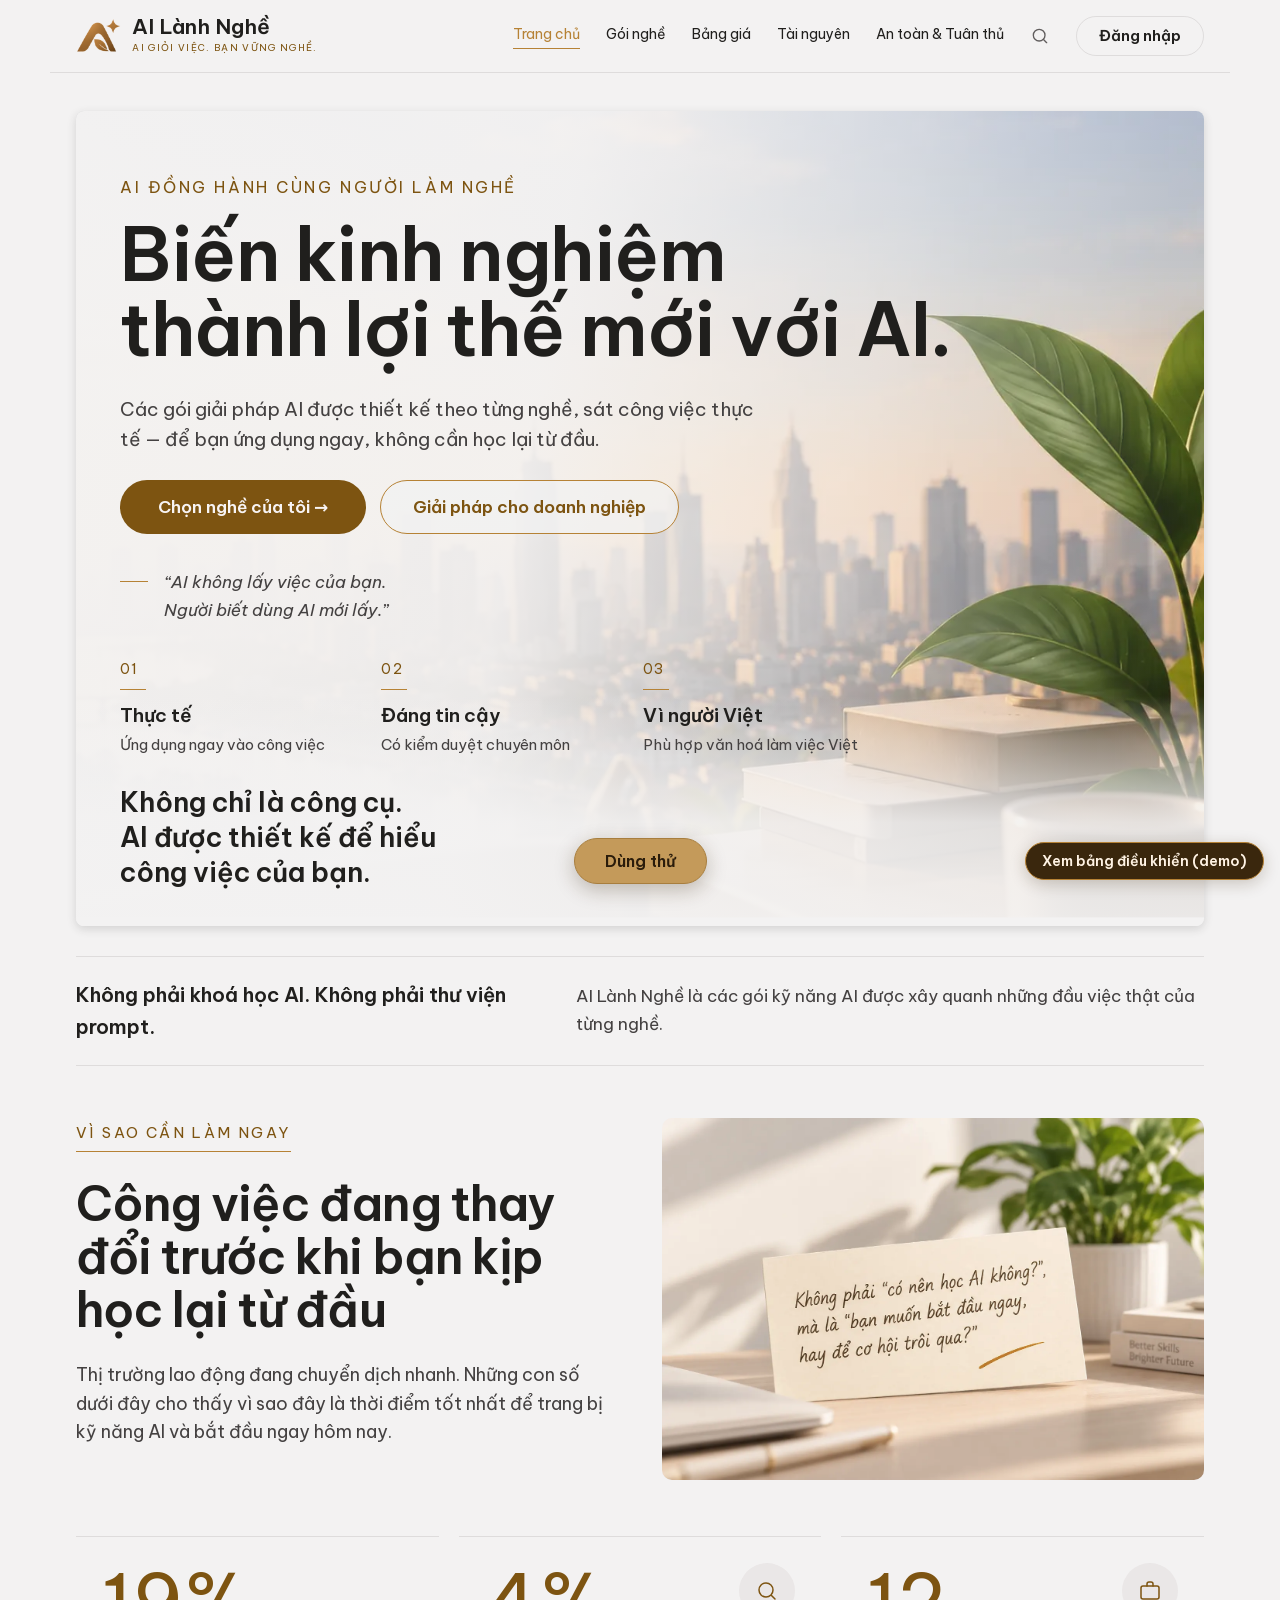
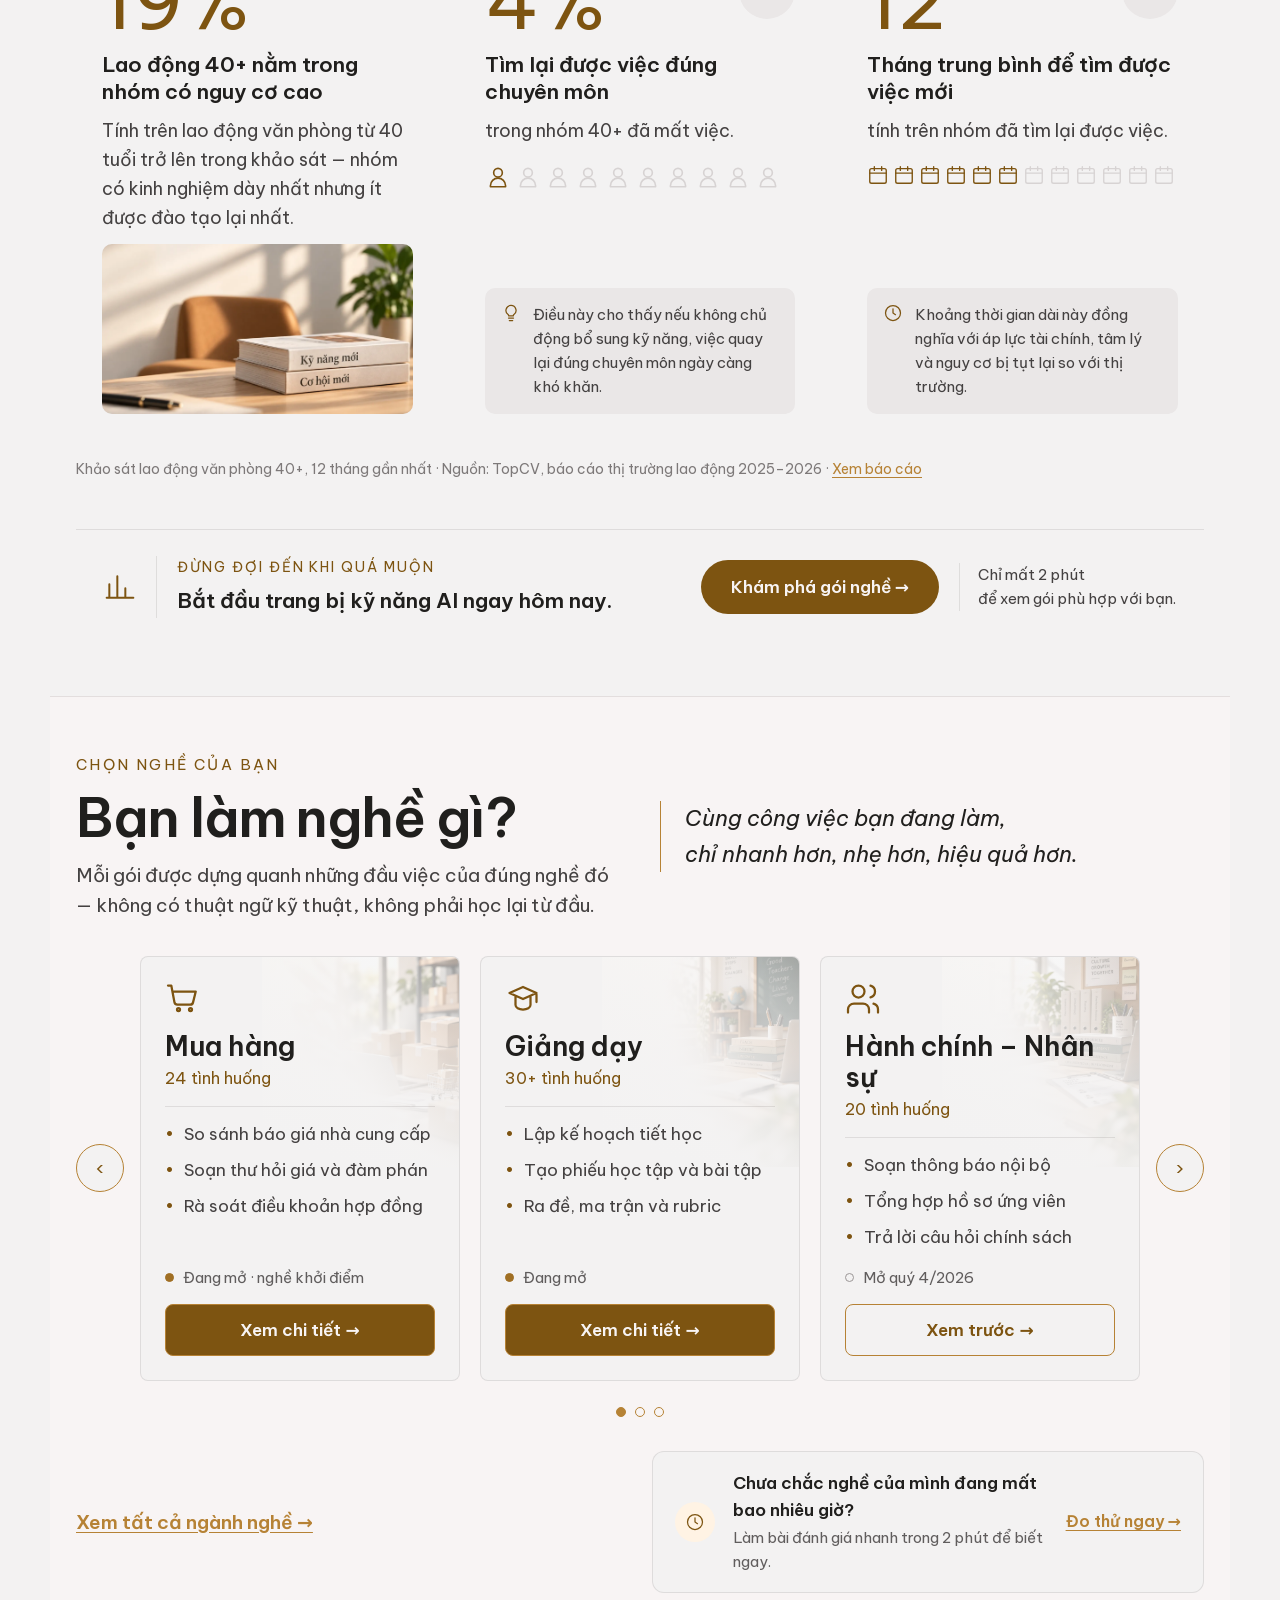
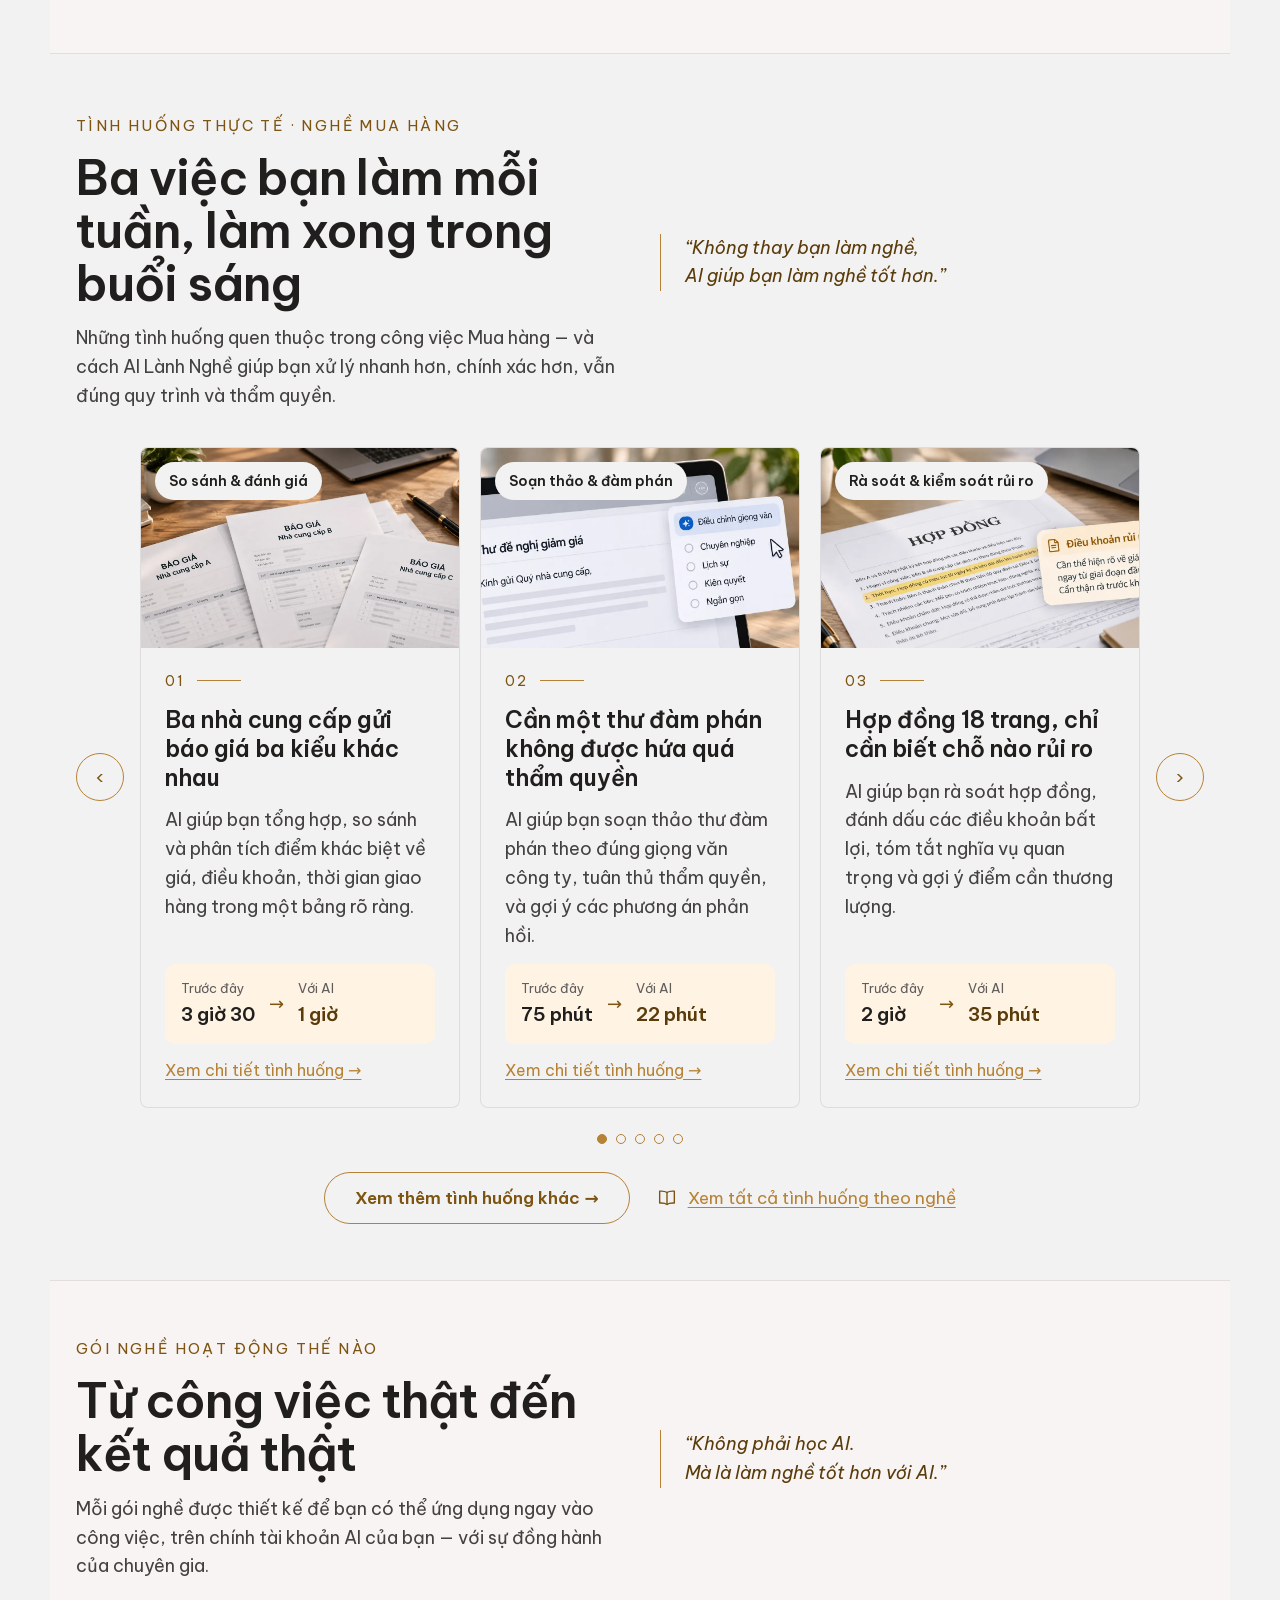
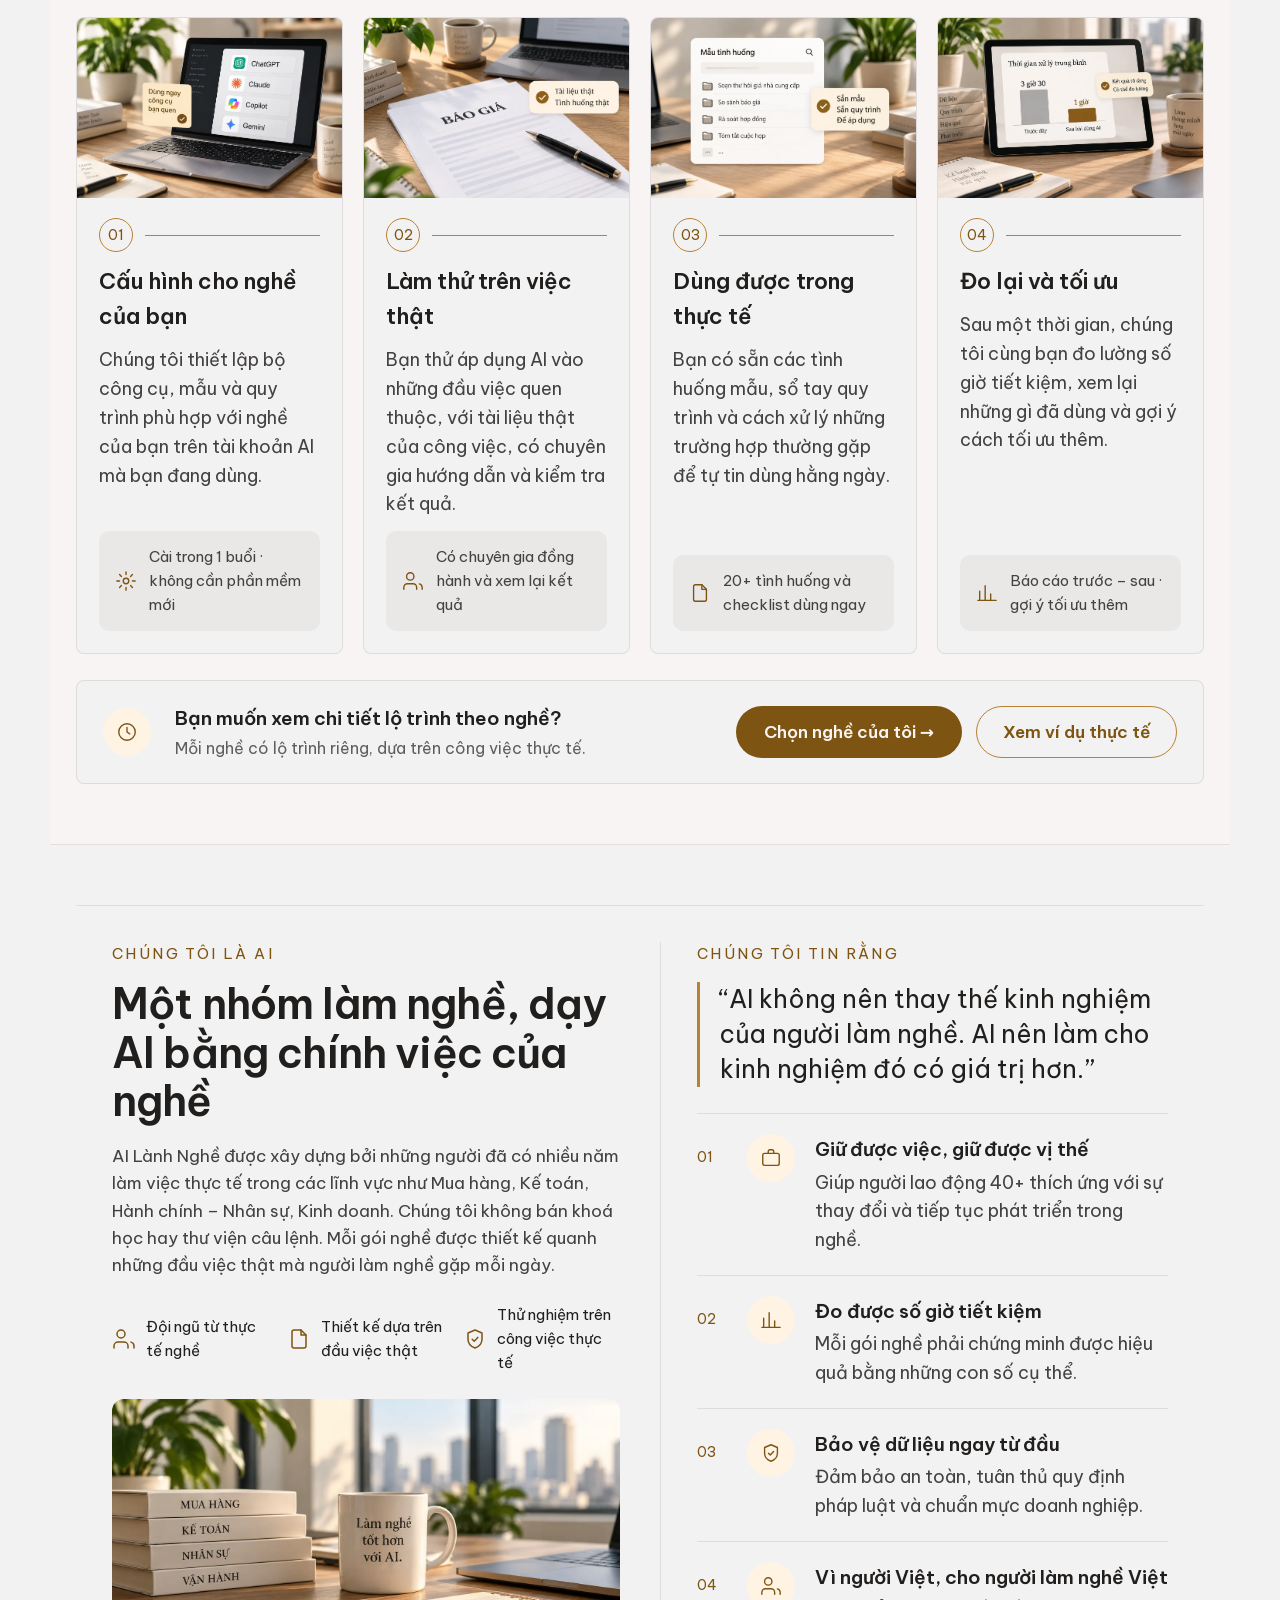
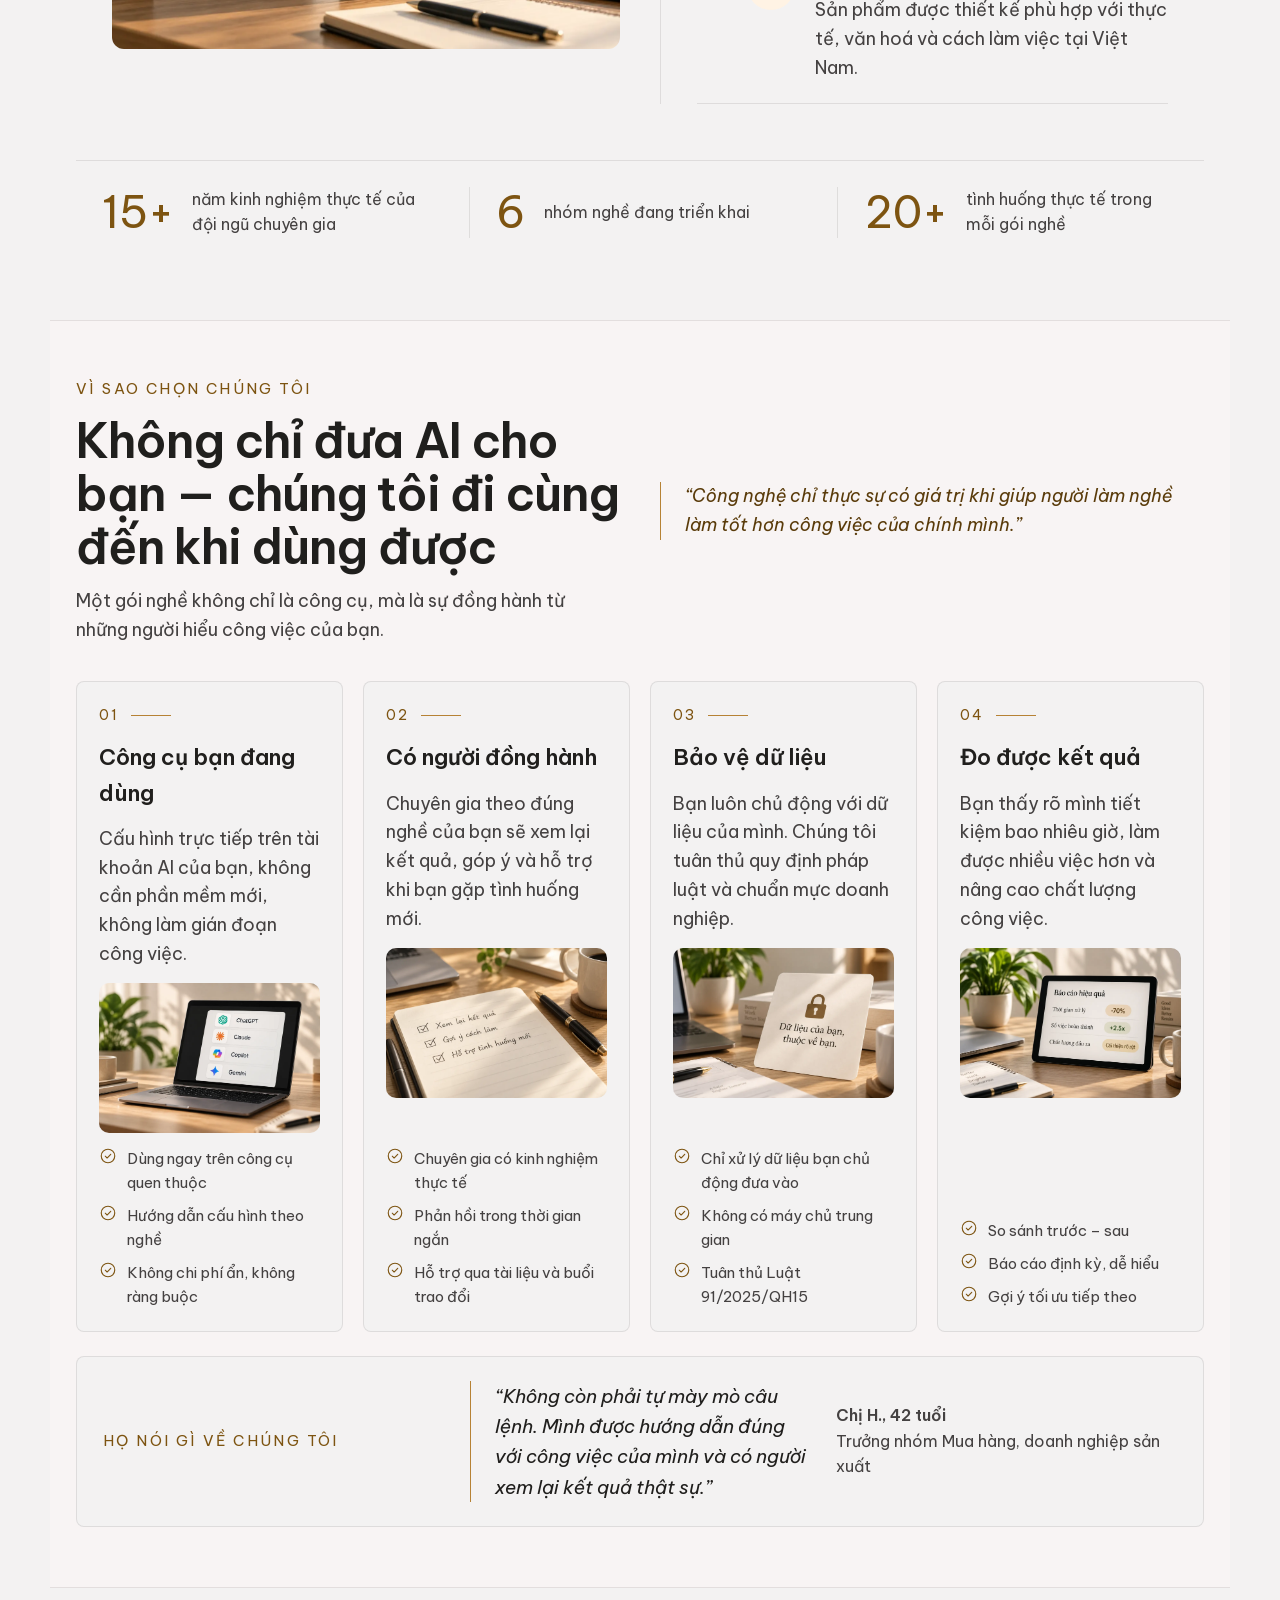
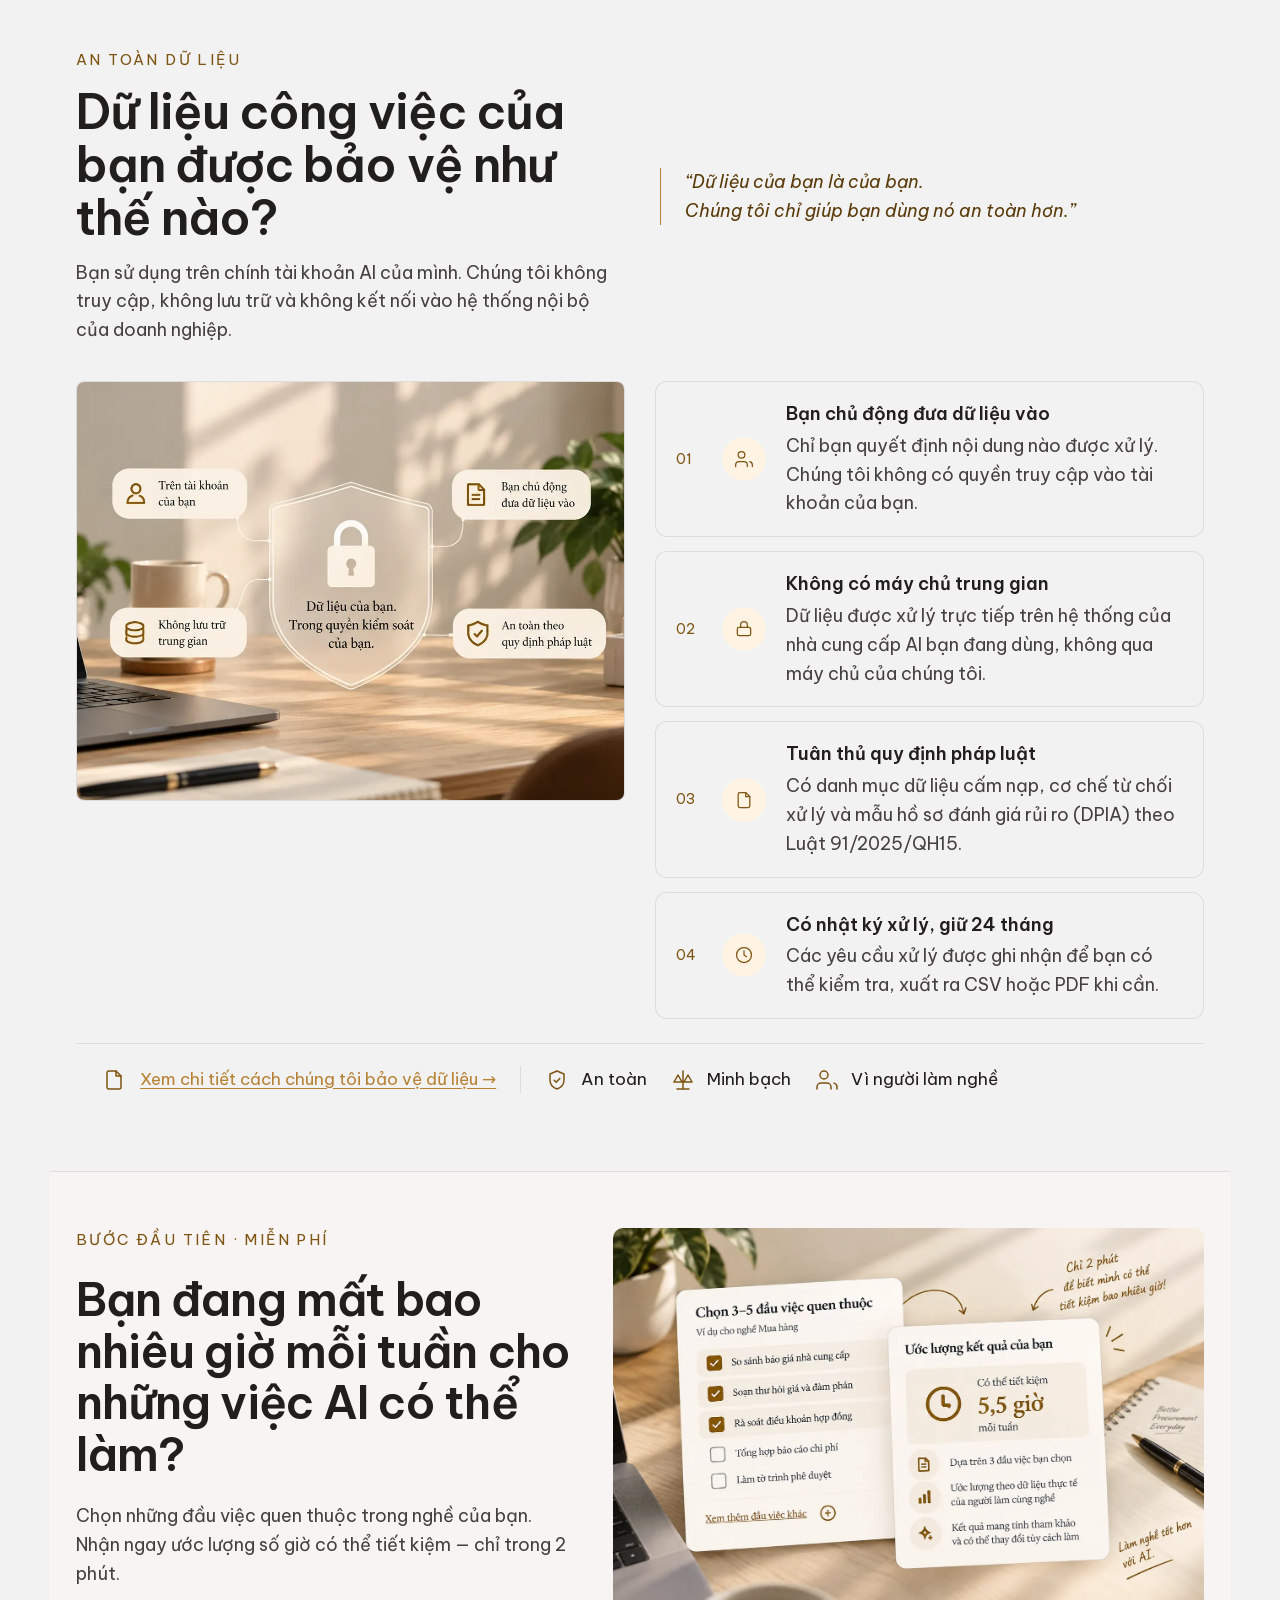
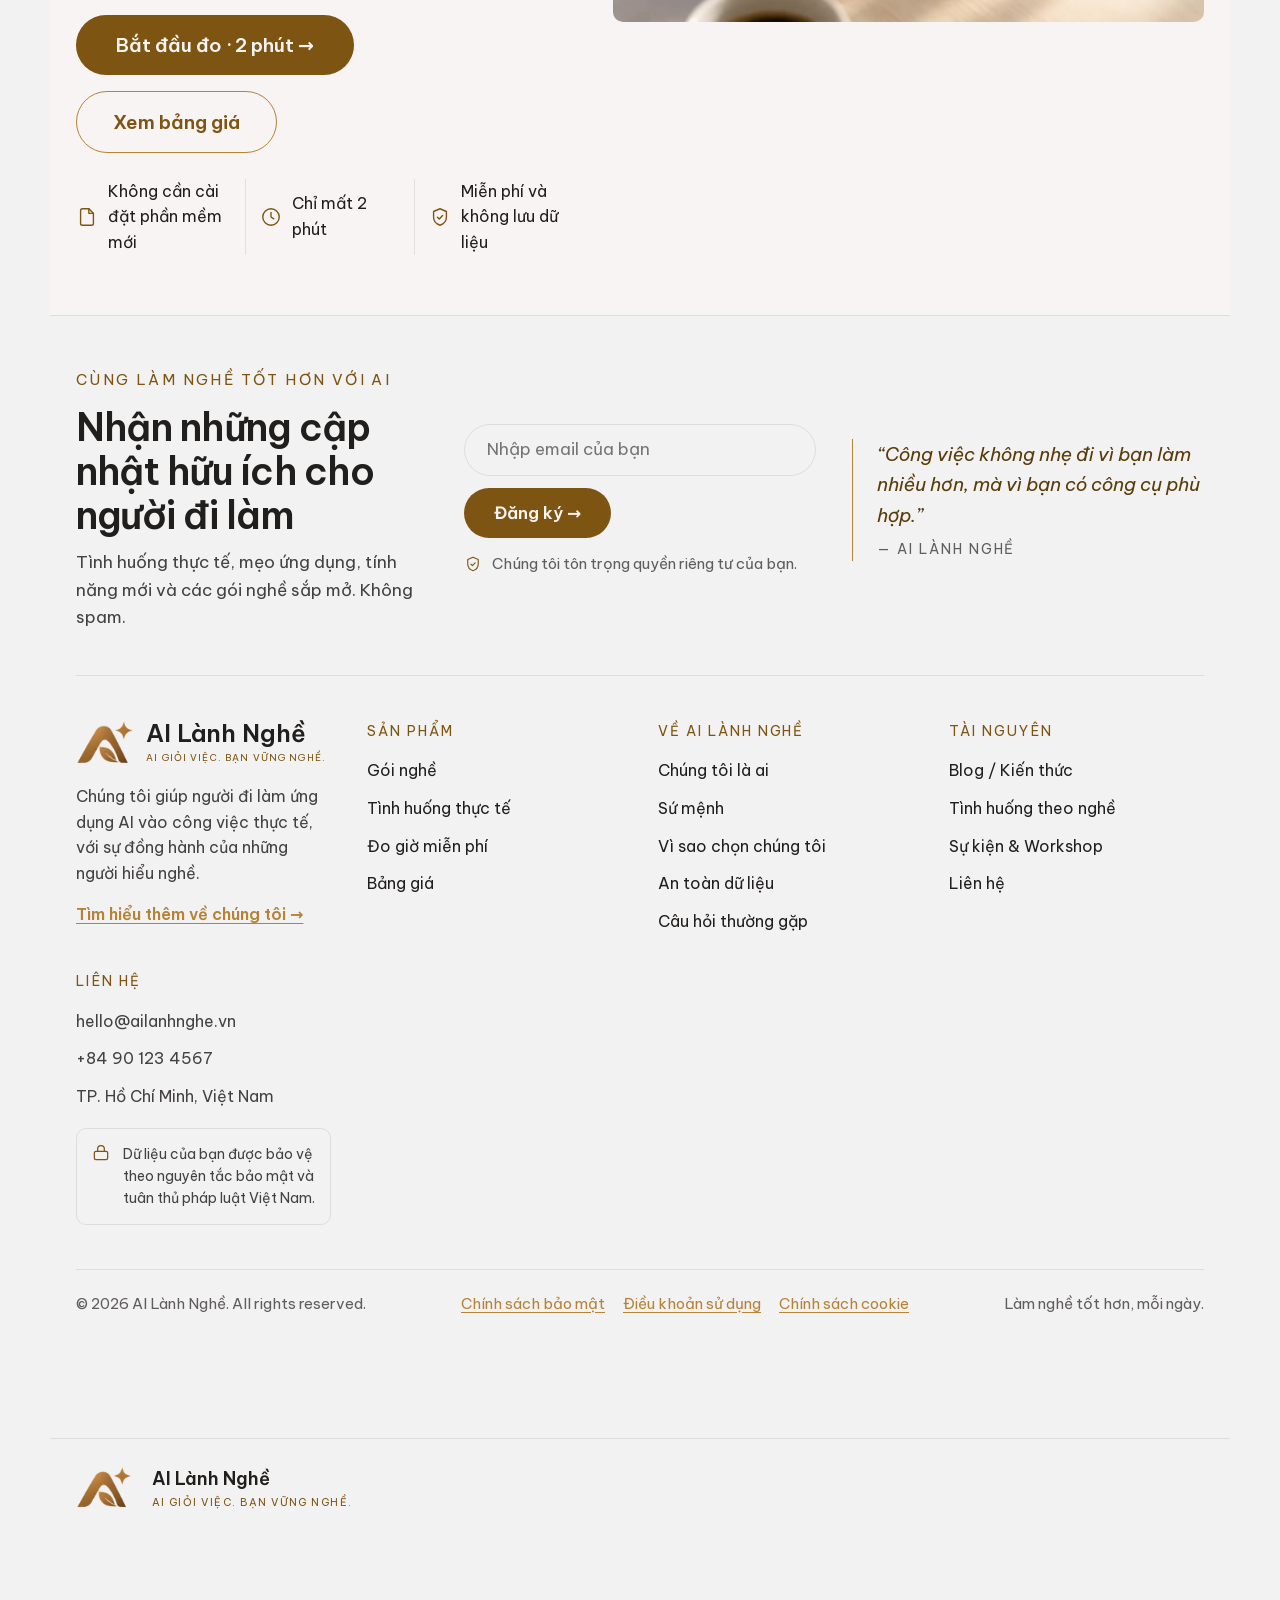
==== commit dfefd412: "Center "Dùng thử" floating button beside the demo button The trial is a login-free mockup, distinct " ====
--- a/index.html
+++ b/index.html
@@ -659,7 +659,7 @@
 
 </footer>
 </div>
-<a id="modeswitch" href="dung-thu.html">Dùng thử 2 phút</a>
+<div class="float-bar"><a class="float-trial" href="dung-thu.html">Dùng thử</a><a id="modeswitch" href="bang-dieu-khien.html">Xem bảng điều khiển (demo)</a></div>
 <script src="assets/js/site.js"></script>
 </body>
 </html>
--- a/assets/css/site.css
+++ b/assets/css/site.css
@@ -35,17 +35,26 @@
 main .pack-card { background: var(--color-neutral-100); border: 1px solid var(--color-divider);
   border-radius: 14px; box-shadow: var(--shadow-sm); }
 
-/* nút nổi chuyển giữa trang giới thiệu và bảng điều khiển (lấy từ bản triển khai trước) */
-#modeswitch {
-  position: fixed; right: 16px; bottom: 16px; z-index: 9998;
-  font: 600 14px/1 "Be Vietnam Pro", -apple-system, BlinkMacSystemFont, "Segoe UI", sans-serif;
-  padding: 11px 16px; border-radius: 999px; cursor: pointer; text-decoration: none;
-  background: #3A270D; color: #FFF3E4; border: 1px solid #B68235;
-  box-shadow: 0 4px 16px rgba(58,39,13,.22);
-}
+/* hàng nút nổi dưới đáy: "Dùng thử" ở giữa, nút demo (lấy từ bản triển khai trước) ở góc phải */
+.float-bar { position: fixed; left: 0; right: 0; bottom: 16px; z-index: 9998; padding: 0 16px;
+  display: grid; grid-template-columns: 1fr auto 1fr; align-items: center; pointer-events: none; }
+.float-bar > a { pointer-events: auto; text-decoration: none; border-radius: 999px; cursor: pointer; white-space: nowrap;
+  font: 600 14px/1 "Be Vietnam Pro", -apple-system, BlinkMacSystemFont, "Segoe UI", sans-serif; }
+.float-trial { grid-column: 2; padding: 14px 30px; font-size: 16px !important;
+  background: #C49A5A; color: #2A1C0B; border: 1px solid #A87E3E; box-shadow: 0 6px 20px rgba(58,39,13,.28); }
+.float-trial:hover { background: #D1A86A; }
+#modeswitch { grid-column: 3; justify-self: end; padding: 11px 16px;
+  background: #3A270D; color: #FFF3E4; border: 1px solid #B68235; box-shadow: 0 4px 16px rgba(58,39,13,.22); }
 #modeswitch:hover { background: #4d350f; }
-@media (max-width: 520px) { #modeswitch { right: 10px; bottom: 10px; font-size: 13px; padding: 10px 13px; } }
-@media print { #modeswitch { display: none !important; } }
+.float-bar > a:focus-visible { outline: 2px solid #C49A5A; outline-offset: 3px; }
+/* màn hẹp: hai nút đứng cạnh nhau ở giữa để không chồng lên nhau */
+@media (max-width: 640px) {
+  .float-bar { bottom: 10px; padding: 0 10px; display: flex; justify-content: center; gap: 8px; }
+  .float-trial { padding: 12px 20px; font-size: 15px !important; }
+  #modeswitch { font-size: 13px; padding: 11px 13px; }
+}
+body { padding-bottom: 76px; }
+@media print { .float-bar { display: none !important; } body { padding-bottom: 0; } }
 
 /* logo và menu cùng một hàng trên màn hình đủ rộng */
 @media (min-width: 981px) {
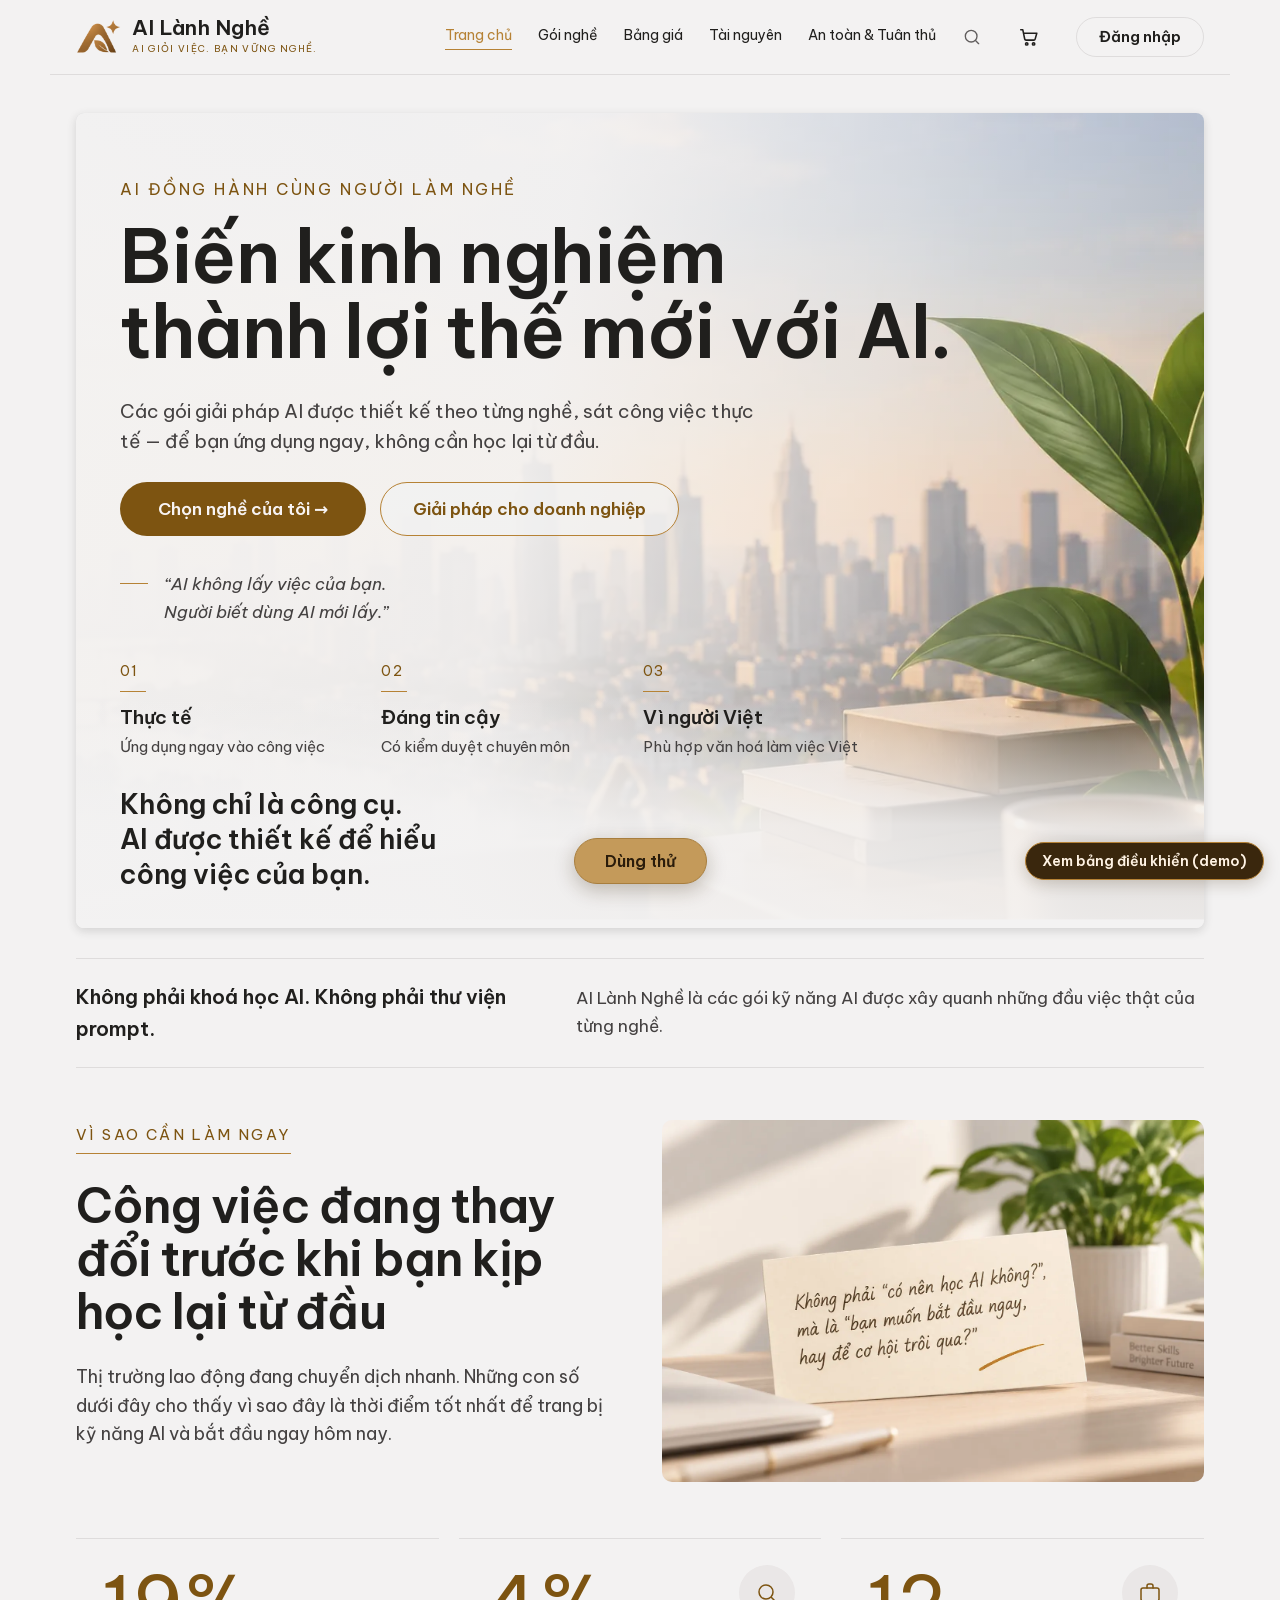
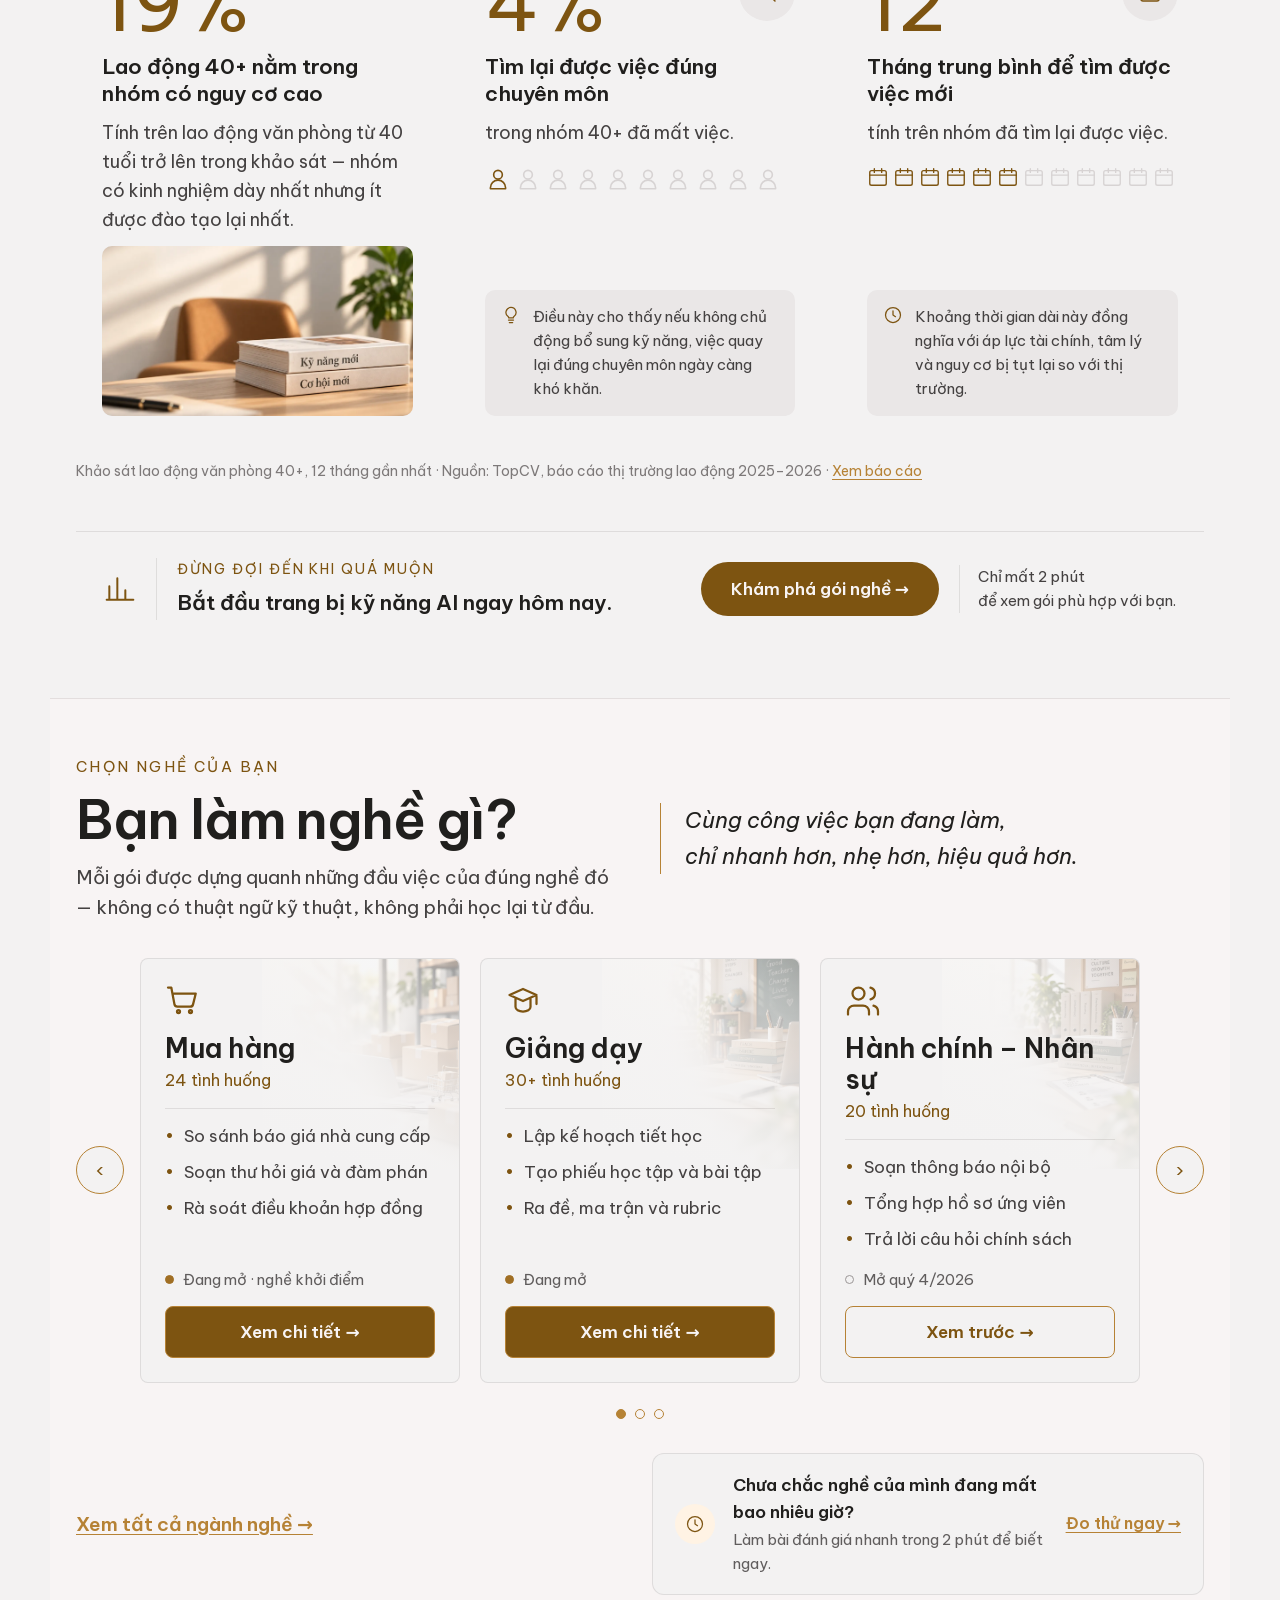
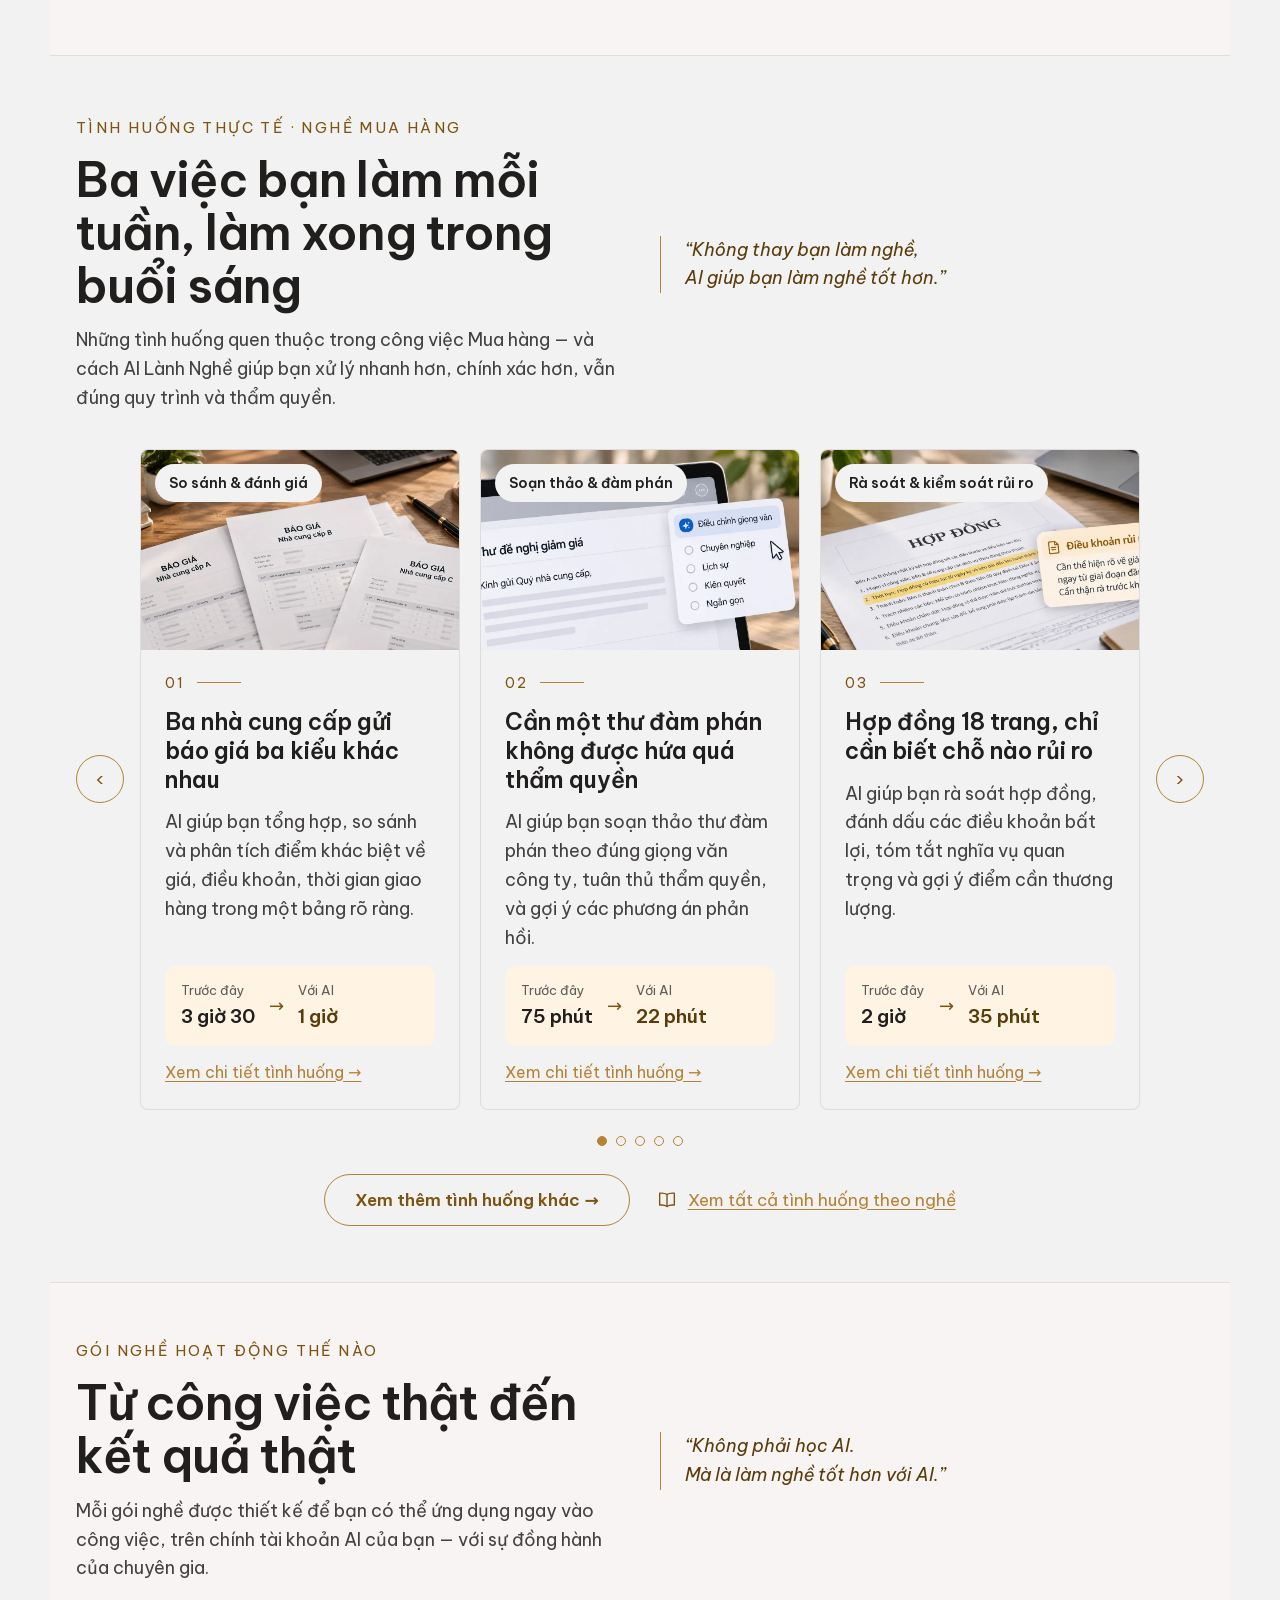
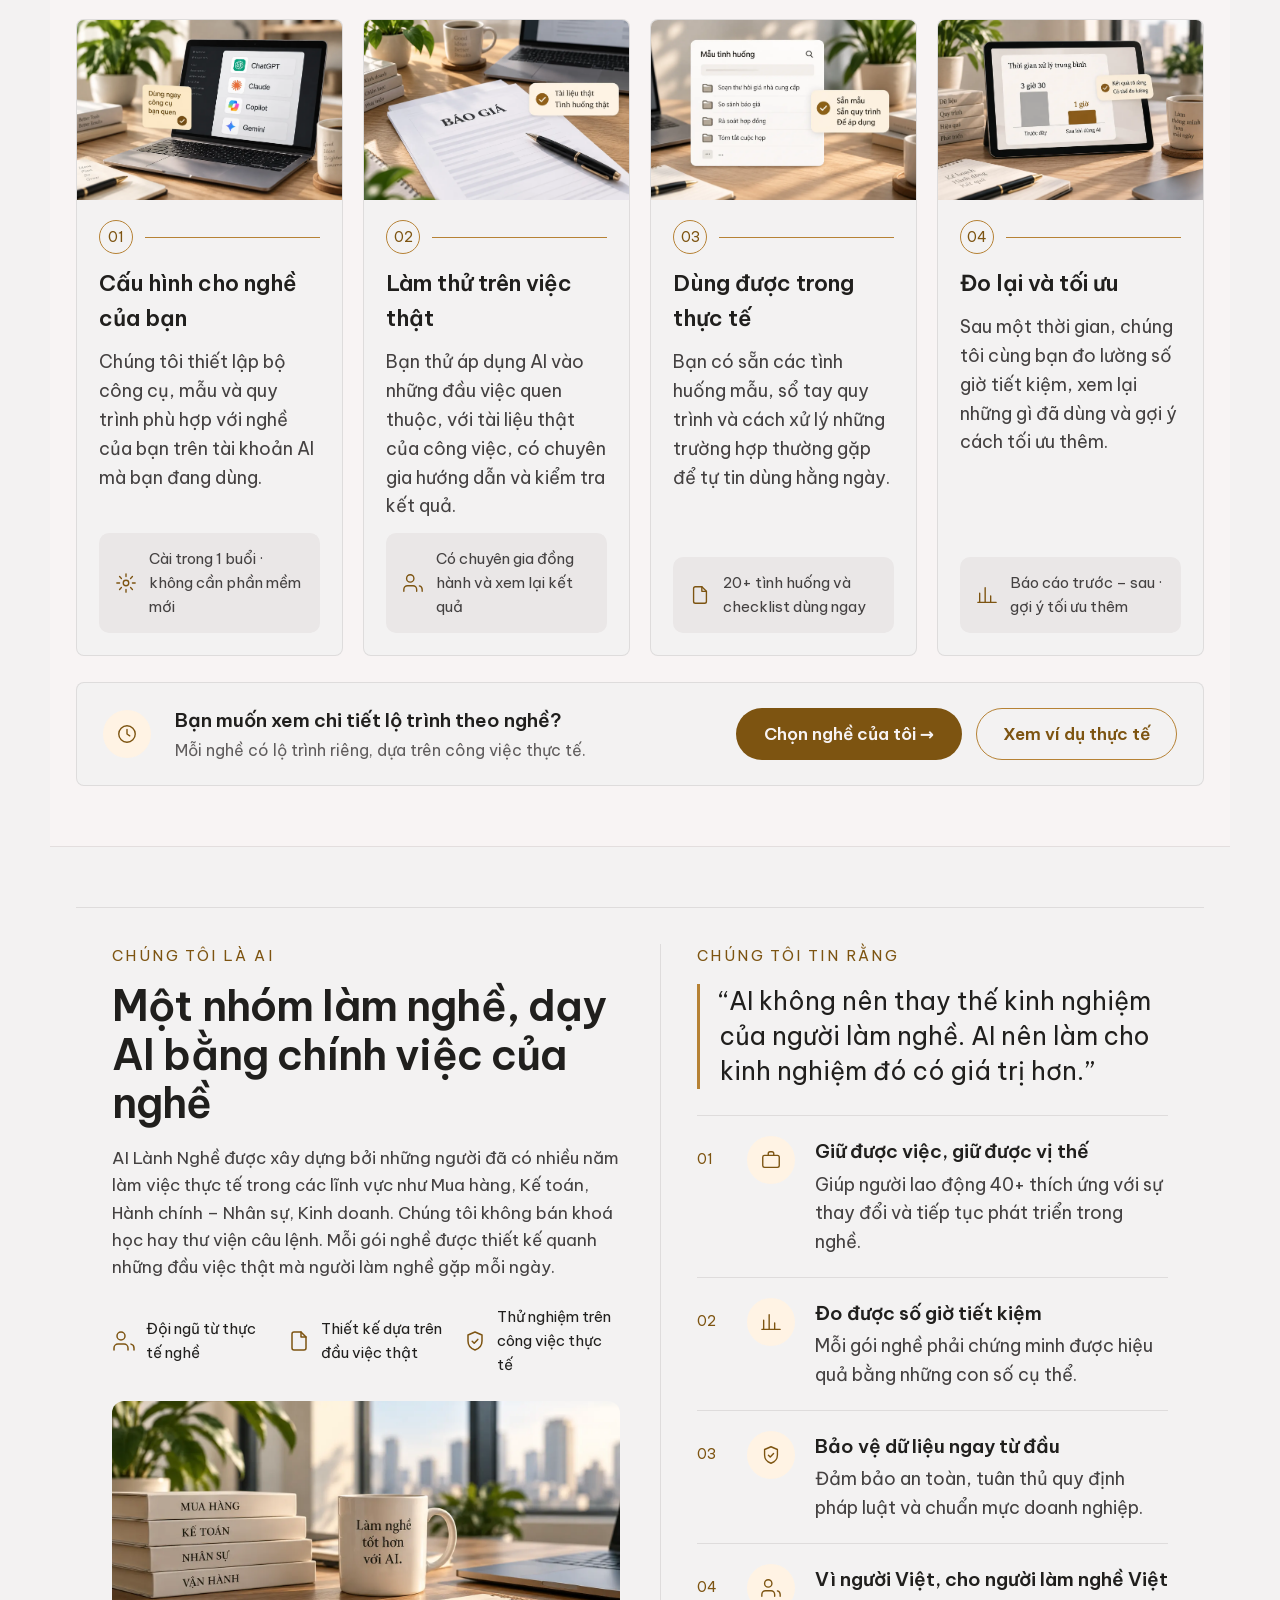
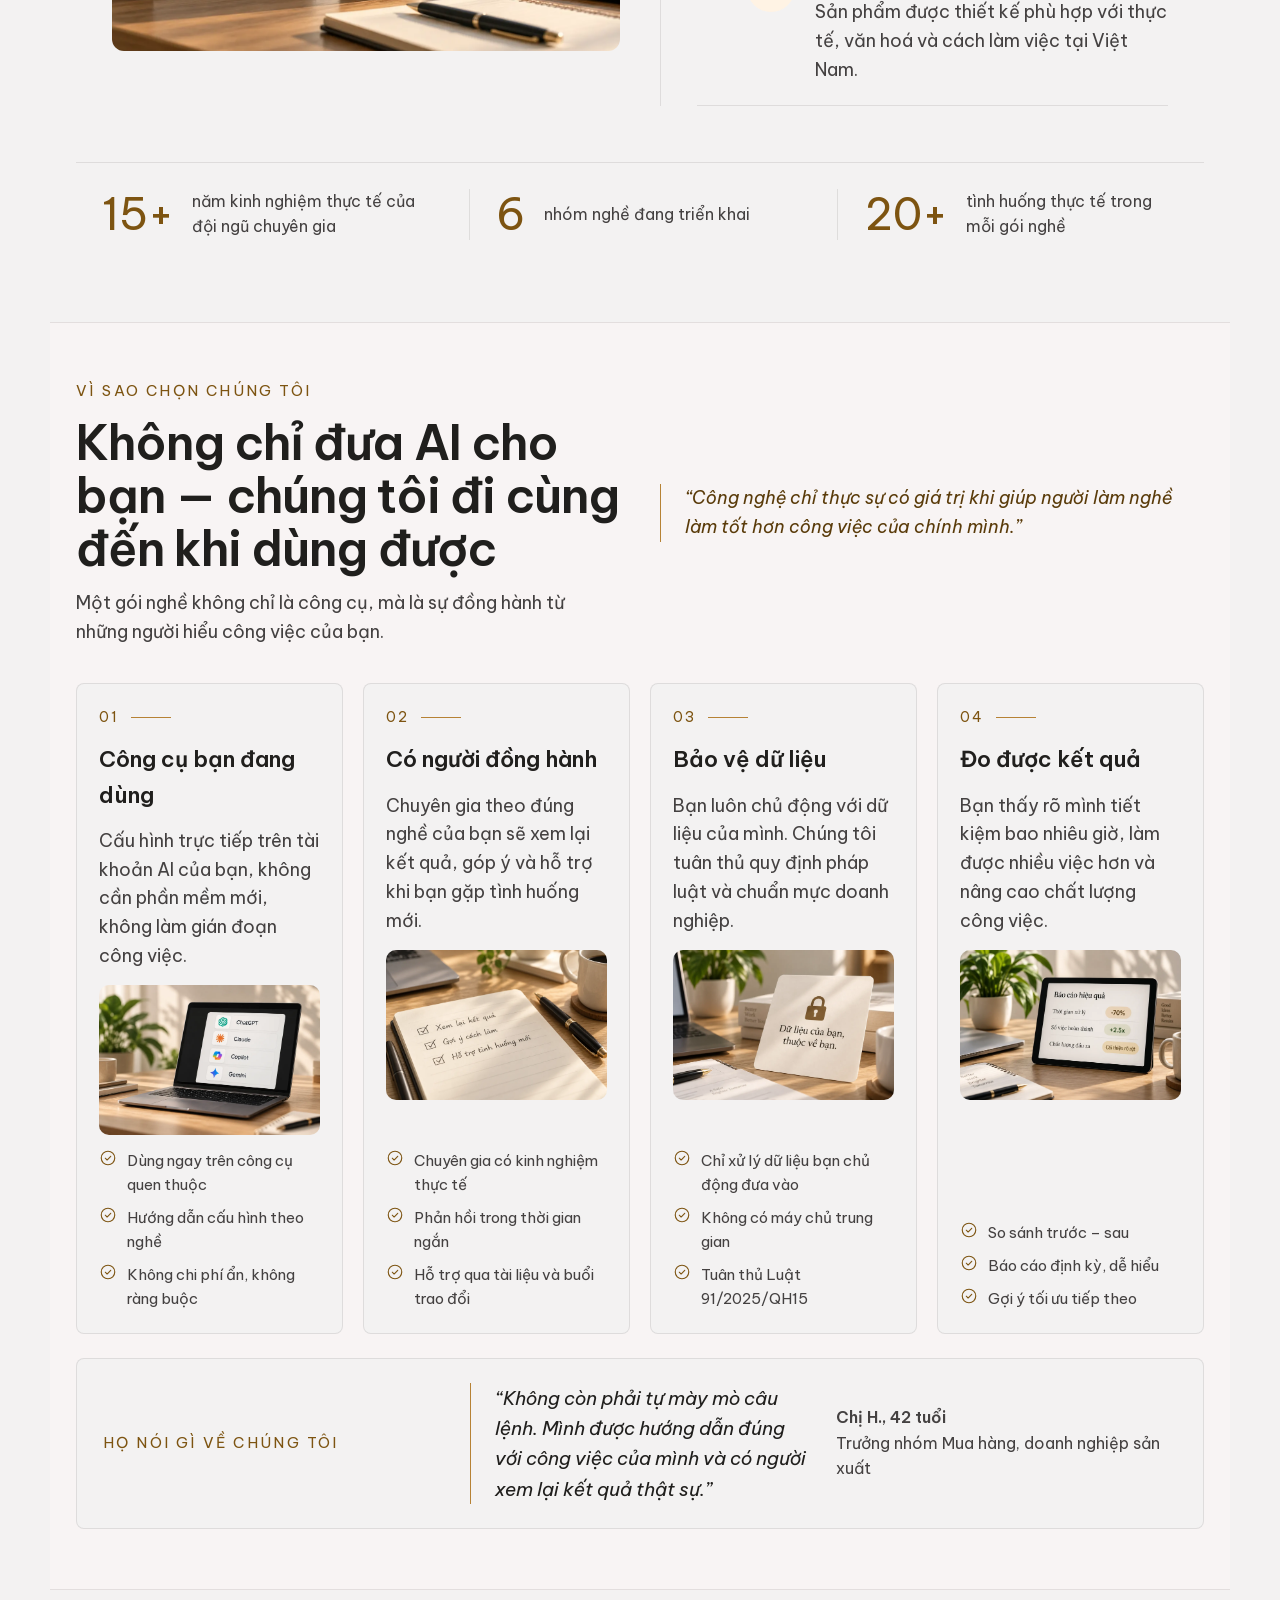
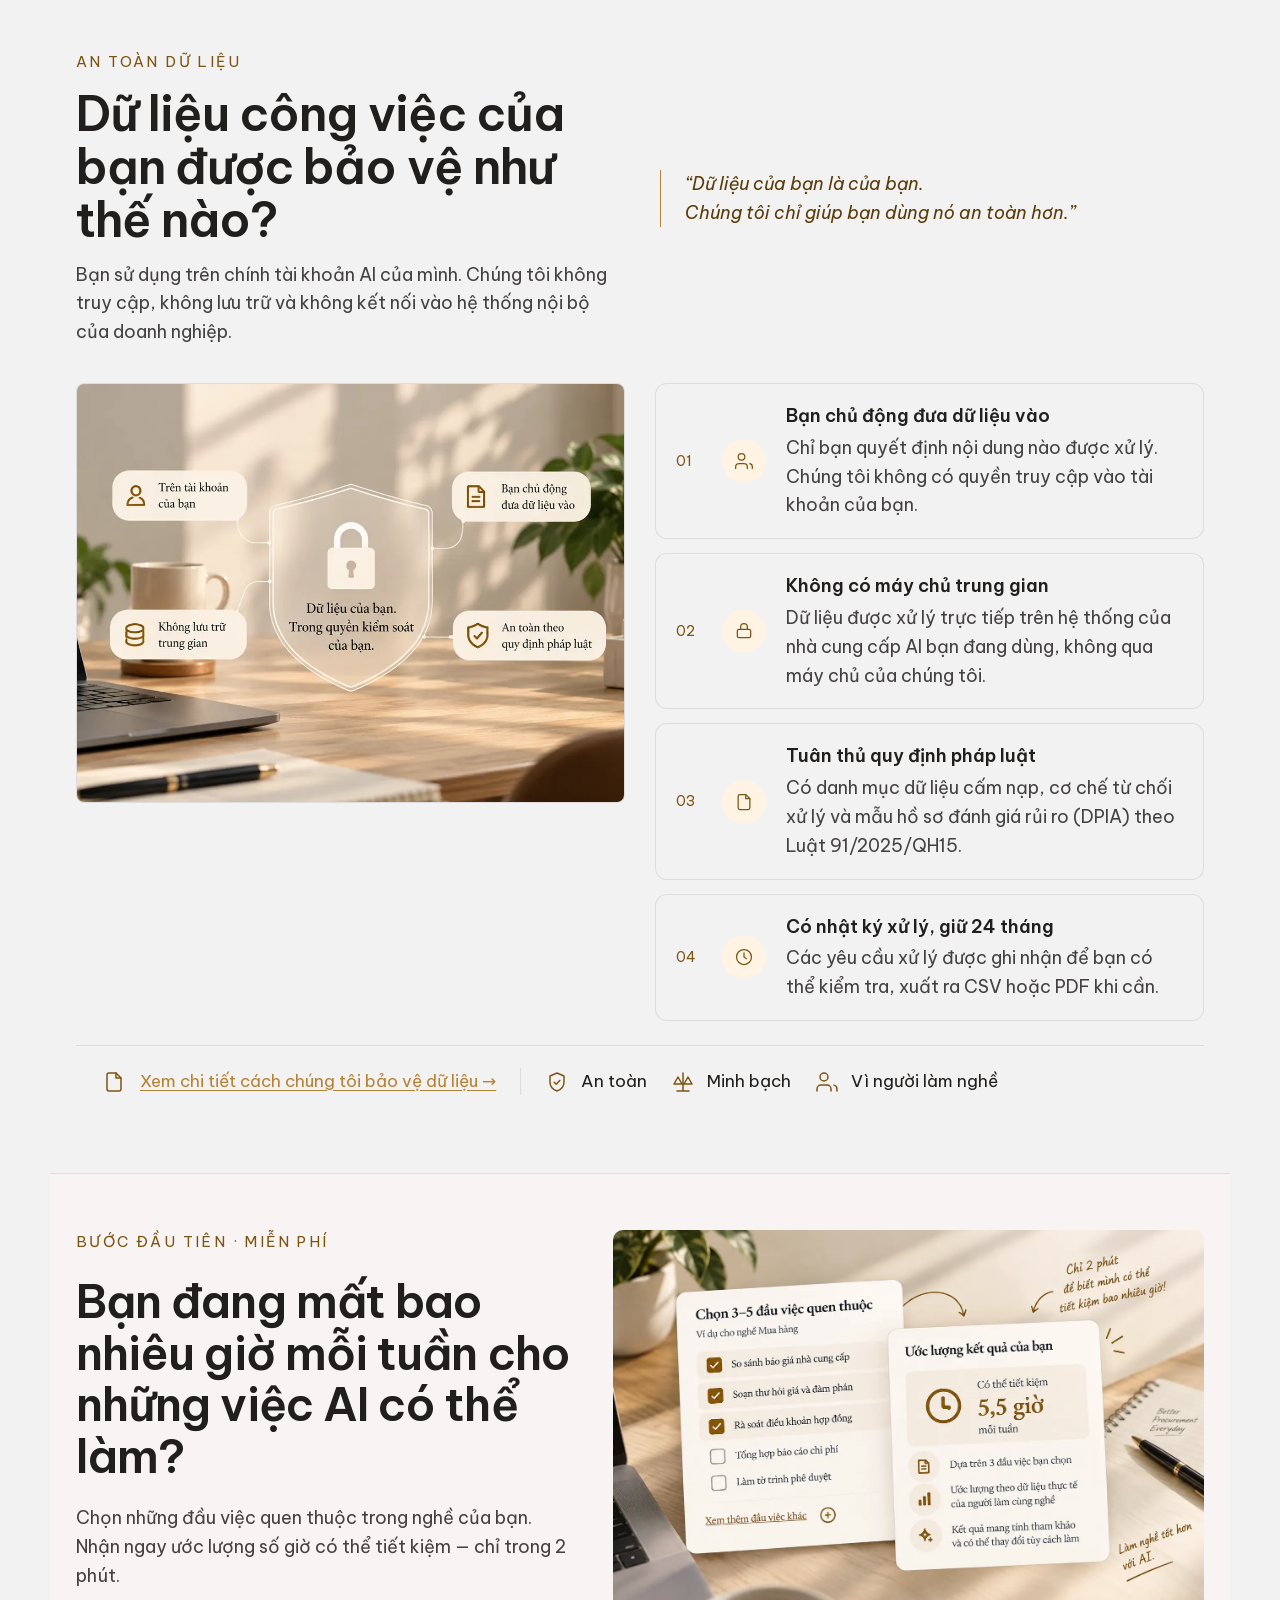
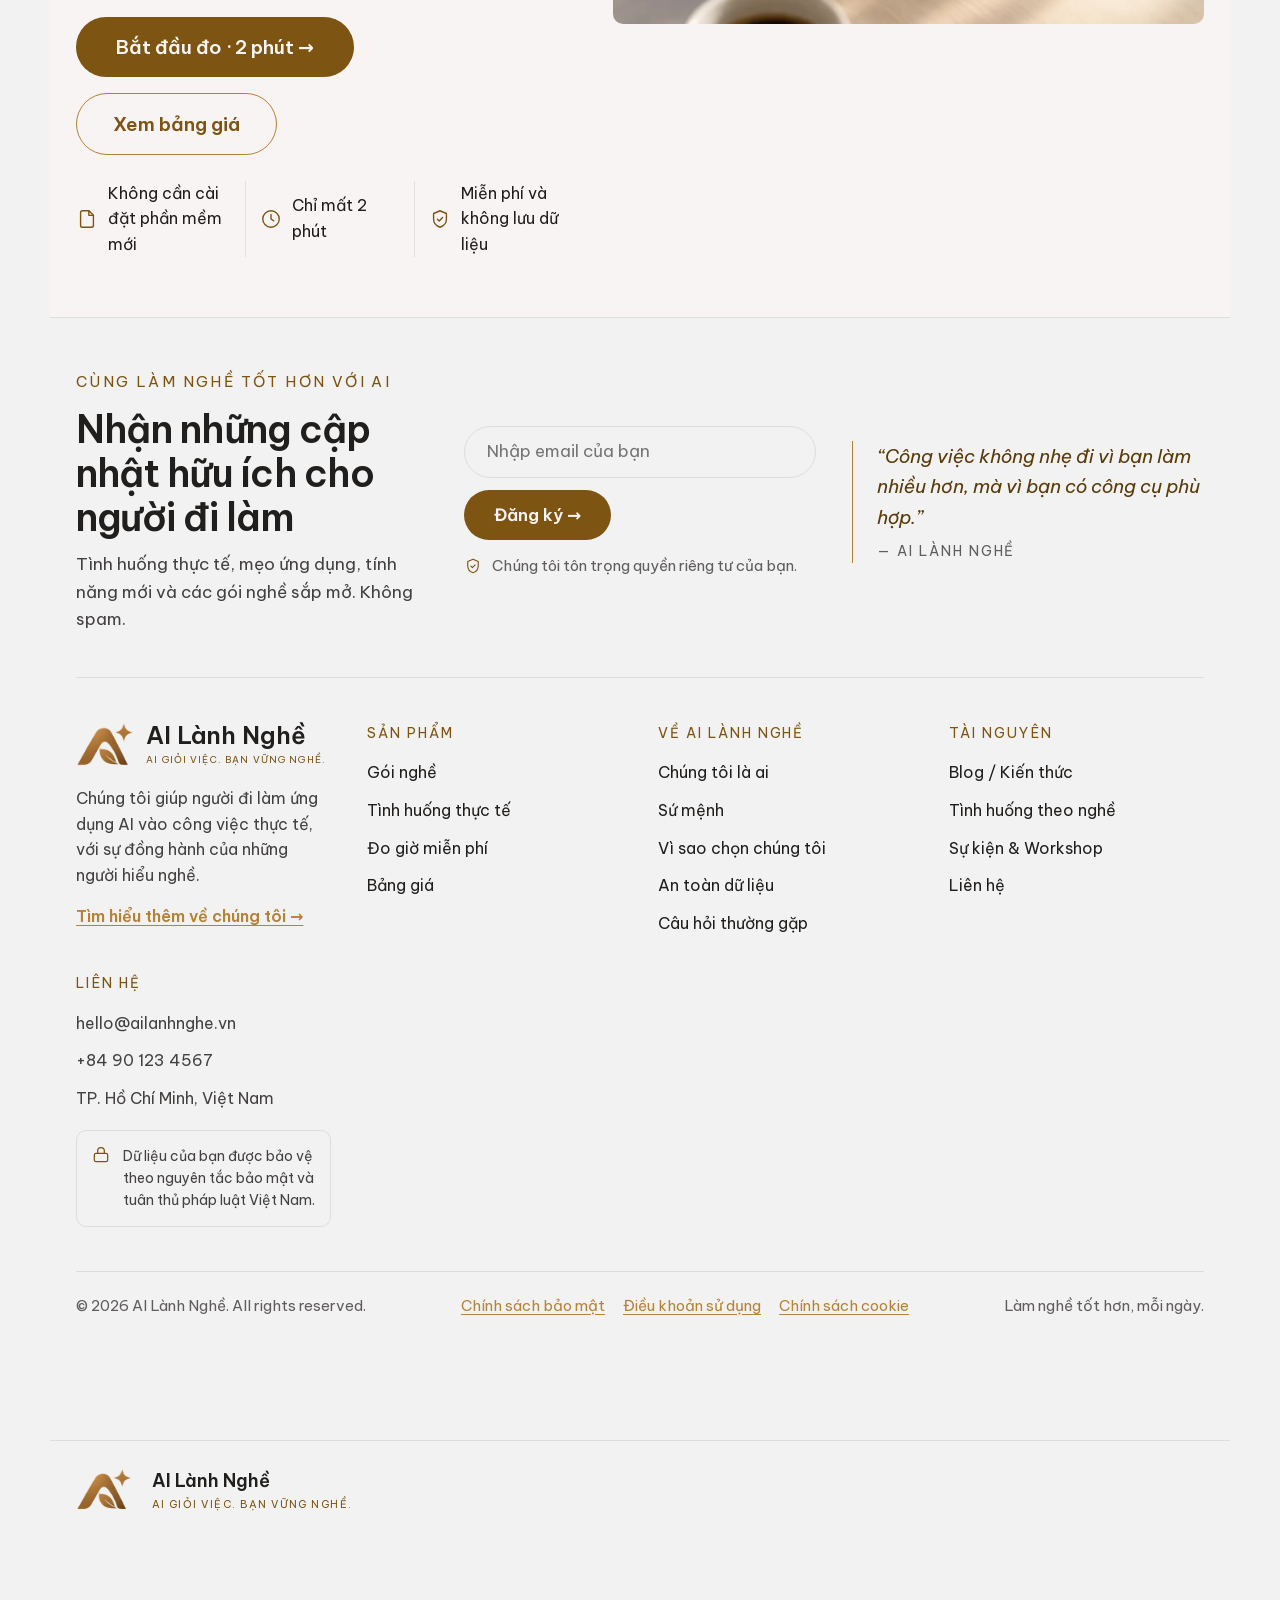
==== commit cdaf2893: "Add cart and rebuild pricing page on the pricing engine New gio-hang.html with personal and enterpri" ====
--- a/index.html
+++ b/index.html
@@ -14,6 +14,7 @@
 <link rel="stylesheet" href="assets/css/fonts.css">
 <link rel="stylesheet" href="assets/css/tokens.css">
 <link rel="stylesheet" href="assets/css/site.css">
+<link rel="stylesheet" href="assets/css/gio-hang.css">
 </head>
 <body>
 <div class="sitebody">
@@ -32,7 +33,7 @@
 <a aria-current="false" class="u3" href="tai-nguyen.html"><span>Tài nguyên</span></a>
 <a aria-current="false" class="u3" href="an-toan.html"><span>An toàn &amp; Tuân thủ</span></a>
 <span class="u49"><svg class="u6" fill="none" stroke="currentColor" stroke-linecap="round" stroke-linejoin="round" stroke-width="1.6" viewbox="0 0 24 24"><circle cx="11" cy="11" r="7"></circle><path d="M20 20l-3.5-3.5"></path></svg></span>
-<button class="btn btn-secondary u50" data-go="bang-dieu-khien.html">Đăng nhập</button>
+<a aria-label="Giỏ hàng" class="nav-cart" href="gio-hang.html"><svg aria-hidden="true" fill="none" stroke="currentColor" stroke-linecap="round" stroke-linejoin="round" stroke-width="1.7" viewbox="0 0 24 24"><path d="M3 4h2.2l2.1 10.2a1.5 1.5 0 0 0 1.5 1.2h8.4a1.5 1.5 0 0 0 1.5-1.1L20.5 8H6.1"></path><circle cx="9.5" cy="19.5" r="1.3"></circle><circle cx="17" cy="19.5" r="1.3"></circle></svg><span class="nav-cart-n" data-gio-dem="" hidden="">0</span></a><button class="btn btn-secondary u50" data-go="bang-dieu-khien.html">Đăng nhập</button>
 
 </div>
 </header>
@@ -661,5 +662,7 @@
 </div>
 <div class="float-bar"><a class="float-trial" href="dung-thu.html">Dùng thử</a><a id="modeswitch" href="bang-dieu-khien.html">Xem bảng điều khiển (demo)</a></div>
 <script src="assets/js/site.js"></script>
+<script src="assets/js/tinh-tien.js"></script>
+<script src="assets/js/gio-hang.js"></script>
 </body>
 </html>
--- a/assets/css/gio-hang.css
+++ b/assets/css/gio-hang.css
@@ -0,0 +1,188 @@
+/* Giỏ hàng, Bảng giá mới, biểu tượng giỏ trên menu */
+
+.sr-only { position: absolute !important; width: 1px; height: 1px; padding: 0; margin: -1px; overflow: hidden; clip: rect(0 0 0 0); white-space: nowrap; border: 0; }
+
+/* menu */
+.nav-cart { position: relative; display: inline-grid; place-items: center; width: 42px; height: 42px; border-radius: 50%;
+  color: var(--color-accent-800); text-decoration: none; border: 1px solid transparent; }
+.nav-cart:hover { background: var(--color-accent-100); }
+.nav-cart:focus-visible { outline: 2px solid var(--color-accent); outline-offset: 2px; }
+.nav-cart svg { width: 22px; height: 22px; }
+.nav-cart-n { position: absolute; top: 1px; right: -1px; min-width: 19px; height: 19px; padding: 0 5px; border-radius: 999px;
+  background: var(--color-accent-800); color: #FFF3E4; font: 600 11.5px/19px var(--font-heading); text-align: center; font-variant-numeric: tabular-nums; }
+.nav-cart[aria-current="page"] { background: var(--color-accent-100); }
+
+/* nút dùng chung */
+.gh-btn { display: inline-flex; align-items: center; justify-content: center; gap: 8px; min-height: 46px; padding: 11px 20px;
+  border-radius: 999px; font: 600 16px/1.2 var(--font-heading); cursor: pointer; border: 1px solid var(--color-accent-800);
+  background: transparent; color: var(--color-accent-800); text-decoration: none; text-align: center; }
+.gh-btn:hover:not(:disabled) { background: var(--color-accent-100); }
+.gh-btn--primary { background: var(--color-accent-800); color: #FFF3E4; }
+.gh-btn--primary:hover:not(:disabled) { background: var(--color-accent-900); }
+.gh-btn:disabled, .gh-btn.is-disabled { opacity: 0.45; cursor: not-allowed; pointer-events: none; }
+.gh-btn.is-in-cart { background: var(--color-accent-100); }
+.gh-btn:focus-visible, .gh-link:focus-visible, .gh-x:focus-visible, .gh-tabs button:focus-visible { outline: 2px solid var(--color-accent); outline-offset: 3px; }
+.gh-link { font: 600 15px/1.3 var(--font-heading); color: var(--color-accent-800); text-underline-offset: 4px; }
+.gh-help { margin: 0; font-size: 15px !important; line-height: 1.55; color: var(--color-neutral-700); }
+.gh-error { margin: 0; font-size: 15px !important; padding: 10px 12px; border-radius: 8px; background: #F6E0DA; color: #8E3524; }
+.gh-nudge { margin: 0; font-size: 15px !important; padding: 10px 14px; border-radius: 10px; background: var(--color-accent-100); color: var(--color-accent-900); }
+.gh-sample { display: inline-flex; align-items: center; gap: 7px; font-size: 13px; color: var(--color-neutral-700); padding: 5px 11px;
+  border: 1px solid var(--color-divider); border-radius: 999px; background: var(--color-neutral-100); white-space: nowrap; }
+.gh-sample::before { content: ""; width: 7px; height: 7px; border-radius: 50%; background: var(--color-accent); }
+
+/* ───── trang giỏ hàng ───── */
+.gh { padding: 34px 26px 64px; display: grid; gap: 24px; grid-template-columns: minmax(0, 1fr); }
+.gh-top { display: grid; gap: 10px; }
+.gh-eyebrow { font-family: var(--font-heading); font-size: 14px; letter-spacing: 0.16em; text-transform: uppercase; color: var(--color-accent-700); }
+.gh-title { margin: 0; font-size: clamp(30px, 4vw, 42px); line-height: 1.1; font-weight: 600; color: var(--color-accent-800); }
+.gh-lead { margin: 0; font-size: 17px !important; color: var(--color-neutral-800); max-width: 44em; }
+.gh-layout { display: grid; grid-template-columns: minmax(0, 1fr) minmax(0, 1.05fr); gap: 26px; align-items: start; }
+@media (max-width: 960px) { .gh-layout { grid-template-columns: minmax(0, 1fr); } }
+.gh-editor { display: grid; gap: 16px; align-content: start; min-width: 0; }
+.gh-summary { display: grid; gap: 16px; align-content: start; min-width: 0; padding: 22px; border-radius: 14px; background: var(--color-neutral-100);
+  border: 1px solid var(--color-divider); box-shadow: var(--shadow-sm); position: sticky; top: 88px; }
+@media (max-width: 960px) { .gh-summary { position: static; padding: 18px; } }
+.gh-sum-head { display: flex; flex-wrap: wrap; justify-content: space-between; align-items: center; gap: 8px 14px; }
+.gh-h { margin: 0; font-size: 22px !important; font-weight: 600; color: var(--color-text); }
+
+.gh-tabs { display: inline-flex; padding: 4px; border-radius: 999px; background: var(--color-neutral-200); justify-self: start; }
+.gh-tabs button { min-height: 42px; padding: 8px 20px; border: 0; border-radius: 999px; background: transparent; cursor: pointer;
+  font: 600 15.5px/1.2 var(--font-heading); color: var(--color-neutral-700); }
+.gh-tabs button[aria-checked="true"] { background: var(--color-neutral-100); color: var(--color-accent-800); box-shadow: var(--shadow-sm); }
+
+.gh-items { list-style: none; margin: 0; padding: 0; display: grid; gap: 10px; }
+.gh-item { display: grid; gap: 8px; padding: 14px 16px; border-radius: 12px; border: 1px solid var(--color-divider); background: var(--color-neutral-100); }
+.gh-item-top { display: grid; grid-template-columns: auto minmax(0, 1fr) auto auto; gap: 10px; align-items: center; }
+.gh-item-top b { font-size: 17px; font-weight: 600; color: var(--color-text); }
+.gh-rank { min-width: 34px; height: 28px; padding: 0 8px; border-radius: 999px; display: grid; place-items: center; font: 600 13px/1 var(--font-heading);
+  background: var(--color-accent-800); color: #FFF3E4; font-variant-numeric: tabular-nums; }
+.gh-item-price { font-size: 14px; color: var(--color-neutral-700); white-space: nowrap; font-variant-numeric: tabular-nums; }
+.gh-x { border: 0; background: none; padding: 8px 6px; font: 600 14px/1 var(--font-heading); color: var(--color-neutral-600); cursor: pointer; text-decoration: underline; text-underline-offset: 3px; }
+.gh-x:hover { color: #8E3524; }
+.gh-item-opts { display: flex; flex-wrap: wrap; gap: 6px 18px; padding-left: 44px; }
+.gh-item-opts--col { flex-direction: column; padding-left: 0; }
+.gh-opt { display: inline-flex; align-items: center; gap: 8px; min-height: 36px; font-size: 15px; color: var(--color-neutral-800); cursor: pointer; }
+.gh-opt input { width: 18px; height: 18px; accent-color: var(--color-accent-800); margin: 0; }
+.gh-opt.is-off { color: var(--color-neutral-600); cursor: default; }
+.gh-tag { margin: 0 0 0 44px; font-size: 13px !important; color: var(--color-neutral-600); }
+@media (max-width: 560px) {
+  .gh-item-top { grid-template-columns: auto minmax(0, 1fr) auto; }
+  .gh-item-price { grid-column: 2 / 4; grid-row: 2; white-space: normal; }
+  .gh-item-opts, .gh-tag { padding-left: 0; margin-left: 0; }
+}
+.gh-empty { padding: 18px; border-radius: 12px; border: 1px dashed var(--color-neutral-400); font-size: 15.5px; color: var(--color-neutral-800); }
+.gh-add select { width: 100%; min-height: 46px; padding: 10px 12px; border-radius: 10px; border: 1px solid var(--color-neutral-400);
+  background: #fff; font: 500 15.5px/1.3 var(--font-body); color: var(--color-text); }
+.gh-add select:focus-visible, .gh-field input:focus-visible { outline: 2px solid var(--color-accent); outline-offset: 1px; }
+
+.gh-group { margin: 0; padding: 16px; border-radius: 14px; border: 1px solid var(--color-divider); background: var(--color-bg); display: grid; gap: 12px; min-width: 0; }
+.gh-legend { padding: 0 6px; font: 600 15px/1.3 var(--font-heading); color: var(--color-accent-800); }
+.gh-group-fields { display: grid; grid-template-columns: minmax(0, 1fr) 120px auto; gap: 10px; align-items: end; }
+@media (max-width: 560px) { .gh-group-fields { grid-template-columns: minmax(0, 1fr) 100px; } .gh-group-fields .gh-x { justify-self: start; } }
+.gh-field { display: grid; gap: 4px; font-size: 13px; color: var(--color-neutral-700); font-weight: 600; min-width: 0; }
+.gh-field input { width: 100%; min-height: 44px; padding: 8px 10px; border-radius: 8px; border: 1px solid var(--color-neutral-400); background: #fff;
+  font: 500 16px/1.3 var(--font-body); color: var(--color-text); }
+.gh-field--seat input { font-variant-numeric: tabular-nums; }
+.gh-tierbar { display: flex; flex-wrap: wrap; justify-content: space-between; gap: 4px 14px; padding: 10px 14px; border-radius: 10px;
+  background: var(--color-accent-800); color: #FFF3E4; font-size: 15px; }
+.gh-tierbar span { opacity: 0.88; }
+
+/* hoá đơn */
+.gh-receipt { border: 1px solid var(--color-divider); border-radius: 12px; overflow: hidden; background: #fff; }
+.gh-period { padding: 10px 14px; font-size: 13.5px; color: var(--color-neutral-700); background: var(--color-bg); border-bottom: 1px solid var(--color-divider); }
+.gh-sec { display: flex; flex-wrap: wrap; justify-content: space-between; gap: 2px 12px; padding: 10px 14px; background: var(--color-neutral-200);
+  font: 600 14px/1.3 var(--font-heading); color: var(--color-neutral-900); }
+.gh-sec small { font: 400 13px/1.3 var(--font-body); color: var(--color-neutral-700); }
+.gh-tier { display: grid; gap: 2px; padding: 10px 14px; border-bottom: 1px solid var(--color-divider); background: var(--color-accent-100); font-size: 14px; }
+.gh-tier b { color: var(--color-accent-900); }
+.gh-tier span { color: var(--color-neutral-800); }
+.gh-group-head { padding: 8px 14px; font: 600 13.5px/1.3 var(--font-heading); color: var(--color-accent-800); border-bottom: 1px solid var(--color-divider); background: var(--color-bg); }
+.gh-line { display: grid; gap: 6px; padding: 12px 14px; border-bottom: 1px solid var(--color-divider); }
+.gh-line-top { display: flex; justify-content: space-between; gap: 12px; align-items: baseline; }
+.gh-line-top b { font-size: 15.5px; font-weight: 600; }
+.gh-amt { font-weight: 700; font-variant-numeric: tabular-nums; white-space: nowrap; }
+.gh-formula { font-family: ui-monospace, Menlo, monospace; font-size: 13.5px; color: var(--color-neutral-800); overflow-wrap: anywhere; }
+.gh-meta { display: flex; flex-wrap: wrap; gap: 6px; }
+.gh-pill { font-size: 12px; font-weight: 600; padding: 2px 9px; border-radius: 999px; background: var(--color-neutral-200); color: var(--color-neutral-800); }
+.gh-pill--save { background: #E4EEE2; color: #2F5A35; }
+.gh-why { list-style: none; margin: 0; padding: 0; display: grid; gap: 2px; font-size: 13px; color: var(--color-neutral-700); }
+.gh-why li { display: flex; flex-wrap: wrap; gap: 0 8px; }
+.gh-why li span:first-child { font-weight: 600; color: var(--color-neutral-800); }
+.gh-steps summary { cursor: pointer; font: 600 13.5px/1.3 var(--font-heading); color: var(--color-accent-800); padding: 4px 0; width: max-content; }
+.gh-steps summary:focus-visible { outline: 2px solid var(--color-accent); outline-offset: 2px; }
+.gh-steps ol, .gh-steps-open { list-style: none; margin: 4px 0 0; padding: 8px 10px; border-radius: 8px; background: var(--color-bg); display: grid; gap: 5px; font-size: 13.5px; }
+.gh-steps-open { margin: 0; }
+.gh-steps li, .gh-steps-open li { display: grid; grid-template-columns: minmax(0, 1fr) auto; gap: 10px; align-items: baseline; }
+.gh-steps small, .gh-steps-open small { display: block; font-size: 12.5px; color: var(--color-neutral-600); }
+.gh-v { font-family: ui-monospace, Menlo, monospace; font-size: 13px; white-space: nowrap; }
+.gh-steps li.is-res, .gh-steps-open li.is-res { border-top: 1px dashed var(--color-neutral-400); padding-top: 5px; font-weight: 600; }
+.gh-totals { display: grid; gap: 5px; padding: 12px 14px; background: var(--color-accent-100); font-size: 14.5px; }
+.gh-totals div { display: flex; justify-content: space-between; gap: 12px; }
+.gh-totals div span:last-child { font-variant-numeric: tabular-nums; white-space: nowrap; }
+.gh-grand { font-size: 18px; font-weight: 700; border-top: 1px solid var(--color-accent-300); padding-top: 8px; margin-top: 3px; color: var(--color-accent-900); }
+.gh-renew { font-size: 13.5px; color: var(--color-neutral-700); }
+.gh-actions { display: flex; flex-wrap: wrap; align-items: center; gap: 10px 18px; }
+.gh-notes { margin: 0; padding-left: 18px; display: grid; gap: 6px; font-size: 13.5px; color: var(--color-neutral-700); }
+.gh-notes b { color: var(--color-neutral-900); }
+
+/* ───── Bảng giá mới ───── */
+.bg2 { display: grid; gap: 22px; grid-template-columns: minmax(0, 1fr); }
+.bg2-head { display: grid; gap: 6px; margin-top: 18px; }
+.bg2-head h3 { margin: 0; font-size: clamp(26px, 3vw, 32px) !important; font-weight: 600; color: var(--color-accent-800); }
+.bg2-head p { margin: 0; font-size: 17px !important; color: var(--color-neutral-800); max-width: 46em; }
+.bg2-cards { display: grid; grid-template-columns: repeat(auto-fit, minmax(270px, 1fr)); gap: 18px; }
+.bg2-card { display: flex; flex-direction: column; gap: 14px; padding: 24px; border-radius: 14px; background: var(--color-neutral-100);
+  border: 1px solid var(--color-divider); box-shadow: var(--shadow-sm); }
+.bg2-card.is-main { border-color: var(--color-accent); box-shadow: var(--shadow-md); }
+.bg2-kicker { font: 600 13px/1.2 var(--font-heading); letter-spacing: 0.1em; text-transform: uppercase; color: var(--color-accent-700); }
+.bg2-name { margin: 0; font-size: 24px !important; font-weight: 600; color: var(--color-text); }
+.bg2-price { display: flex; flex-wrap: wrap; align-items: baseline; gap: 4px 8px; color: var(--color-accent-700); }
+.bg2-price b { font: 600 38px/1 var(--font-heading); font-variant-numeric: tabular-nums; }
+.bg2-price span { font-size: 16px; color: var(--color-neutral-700); }
+.bg2-for { margin: 0; font-size: 14.5px !important; line-height: 1.55; padding: 10px 12px; border-radius: 8px; background: var(--color-bg); border: 1px solid var(--color-divider); color: var(--color-neutral-800); }
+.bg2-list { list-style: none; margin: 0; padding: 0; display: grid; gap: 9px; font-size: 15.5px; color: var(--color-neutral-800); }
+.bg2-list li { display: grid; grid-template-columns: 18px minmax(0, 1fr); gap: 10px; }
+.bg2-list li::before { content: "✓"; display: grid; place-items: center; width: 18px; height: 18px; margin-top: 3px; border-radius: 50%; background: var(--color-accent-700); color: #fff; font-size: 11px; font-weight: 700; }
+.bg2-note { margin: 0; font-size: 13.5px !important; color: var(--color-neutral-600); }
+.bg2-card .gh-btn { margin-top: auto; }
+
+.bg2-box { padding: 22px; border-radius: 14px; background: var(--color-neutral-100); border: 1px solid var(--color-divider); display: grid; gap: 14px; min-width: 0; align-content: start; }
+.bg2-box h4 { margin: 0; font: 600 17px/1.3 var(--font-heading); color: var(--color-accent-800); }
+.bg2-box > p { margin: 0; font-size: 15px !important; color: var(--color-neutral-700); }
+.bg2-tw { overflow-x: auto; }
+.bg2-table { width: 100%; border-collapse: collapse; font-size: 15px; }
+.bg2-table th, .bg2-table td { text-align: left; padding: 11px 12px; border-bottom: 1px solid var(--color-divider); vertical-align: middle; }
+.bg2-table thead th { font-size: 12.5px; letter-spacing: 0.08em; text-transform: uppercase; color: var(--color-neutral-600); font-weight: 600; }
+.bg2-table td.n, .bg2-table th.n { text-align: right; font-variant-numeric: tabular-nums; white-space: nowrap; }
+.bg2-table tbody tr:last-child td { border-bottom: 0; }
+.bg2-table .gh-btn { min-height: 40px; padding: 8px 14px; font-size: 14px; white-space: nowrap; }
+.bg2-status { font-size: 12.5px; font-weight: 600; padding: 2px 9px; border-radius: 999px; white-space: nowrap; background: var(--color-neutral-200); color: var(--color-neutral-700); }
+.bg2-status.is-on { background: #E4EEE2; color: #2F5A35; }
+@media (max-width: 720px) {
+  .bg2-table--stack thead { display: none; }
+  .bg2-table--stack, .bg2-table--stack tbody, .bg2-table--stack tr, .bg2-table--stack td { display: block; width: 100%; }
+  .bg2-table--stack tr { padding: 12px 0; border-bottom: 1px solid var(--color-divider); }
+  .bg2-table--stack tbody tr:last-child { border-bottom: 0; }
+  .bg2-table--stack td { border: 0; padding: 3px 0; text-align: left !important; }
+  .bg2-table--stack td[data-label]::before { content: attr(data-label) ": "; color: var(--color-neutral-600); font-size: 13.5px; }
+  .bg2-table--stack td:last-child { padding-top: 8px; }
+}
+.bg2-two { display: grid; grid-template-columns: repeat(auto-fit, minmax(300px, 1fr)); gap: 18px; }
+.bg2-tiers { display: grid; grid-template-columns: repeat(auto-fit, minmax(78px, 1fr)); gap: 8px; list-style: none; margin: 0; padding: 0; }
+.bg2-tiers li { display: grid; gap: 2px; min-width: 0; padding: 10px 12px; border-radius: 10px; background: var(--color-bg); border: 1px solid var(--color-divider); }
+.bg2-tiers b { font: 600 20px/1.1 var(--font-heading); color: var(--color-accent-800); font-variant-numeric: tabular-nums; }
+.bg2-tiers span { font-size: 13px; color: var(--color-neutral-700); }
+.bg2-formula { margin: 0; padding: 12px 14px; border-radius: 10px; background: var(--color-bg); border: 1px solid var(--color-divider);
+  font: 13.5px/1.7 ui-monospace, Menlo, monospace; white-space: pre-wrap; color: var(--color-neutral-900); overflow-x: auto; }
+.bg2-rules { margin: 0; padding-left: 18px; display: grid; gap: 6px; font-size: 15px; color: var(--color-neutral-800); }
+
+.bg2-calc { display: grid; grid-template-columns: minmax(0, 0.9fr) minmax(0, 1.1fr); gap: 20px; align-items: start; }
+@media (max-width: 860px) { .bg2-calc { grid-template-columns: minmax(0, 1fr); } }
+.bg2-calc-in { display: grid; gap: 12px; }
+.bg2-calc-nghe { display: grid; gap: 6px; margin: 0; padding: 0; border: 0; }
+.bg2-calc-nghe legend { font: 600 13px/1.3 var(--font-heading); color: var(--color-neutral-700); margin-bottom: 4px; }
+.bg2-calc-row { display: grid; grid-template-columns: minmax(0, 1fr) auto; gap: 10px; align-items: center; padding: 6px 10px; border-radius: 8px; background: var(--color-bg); }
+.bg2-calc-row .gh-opt { font-size: 15px; }
+.bg2-calc-row .gh-opt:last-child { font-size: 13.5px; color: var(--color-neutral-700); }
+.bg2-calc-out { display: grid; gap: 0; border: 1px solid var(--color-divider); border-radius: 12px; overflow: hidden; background: #fff; min-width: 0; }
+.bg2-calc-out > .gh-help, .bg2-calc-out > .gh-error { margin: 14px; }
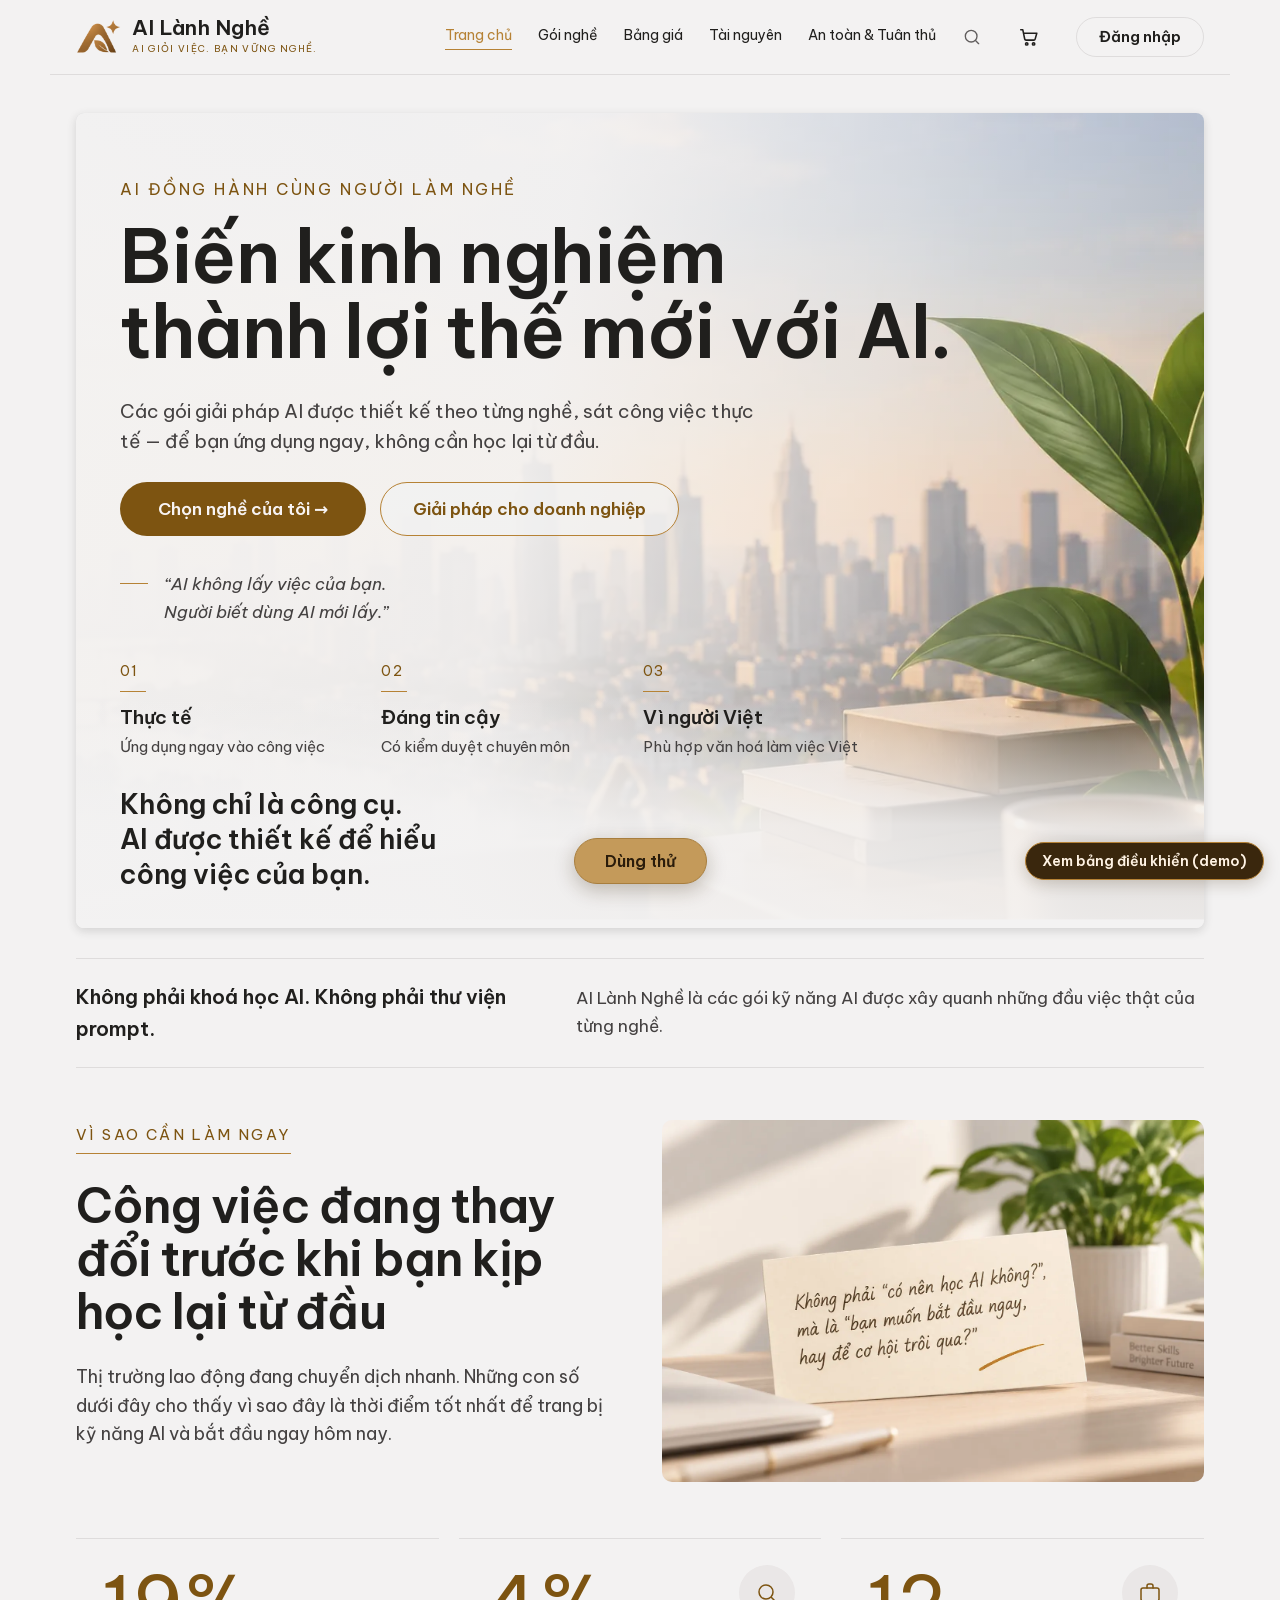
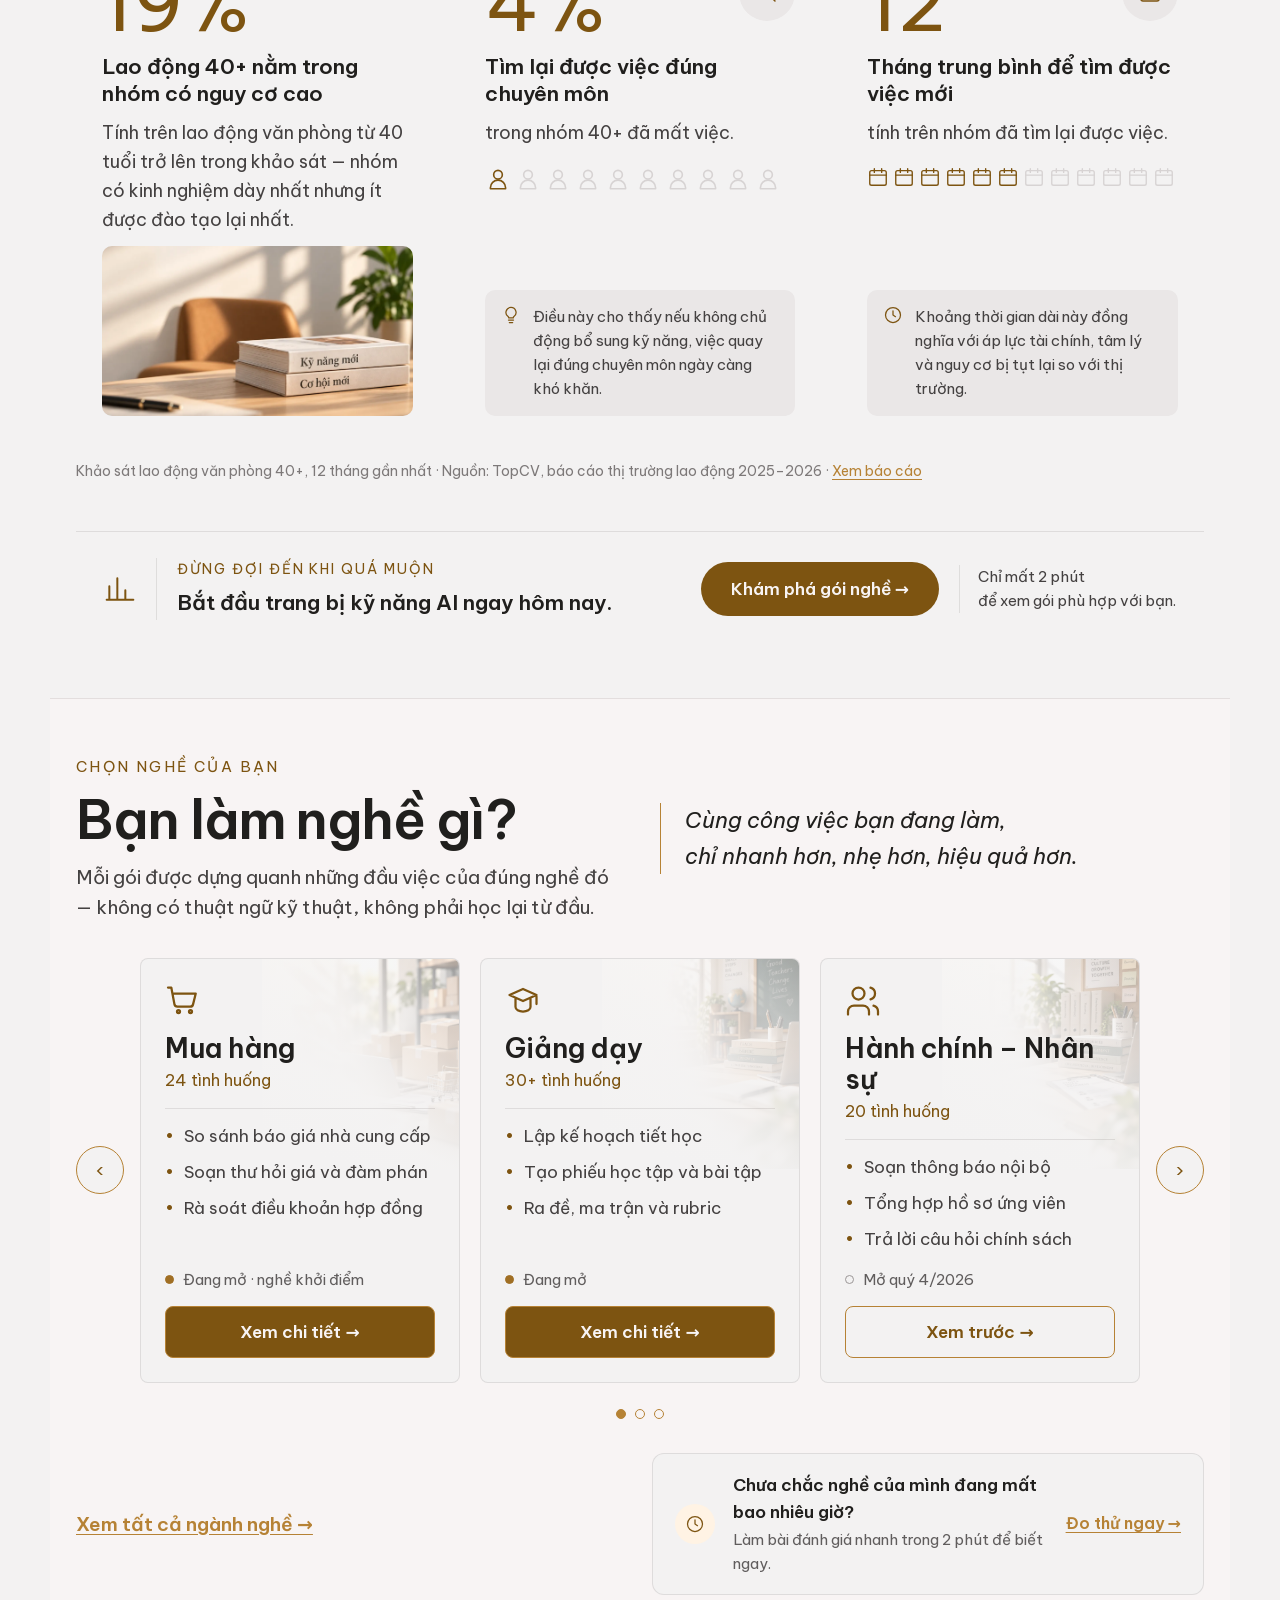
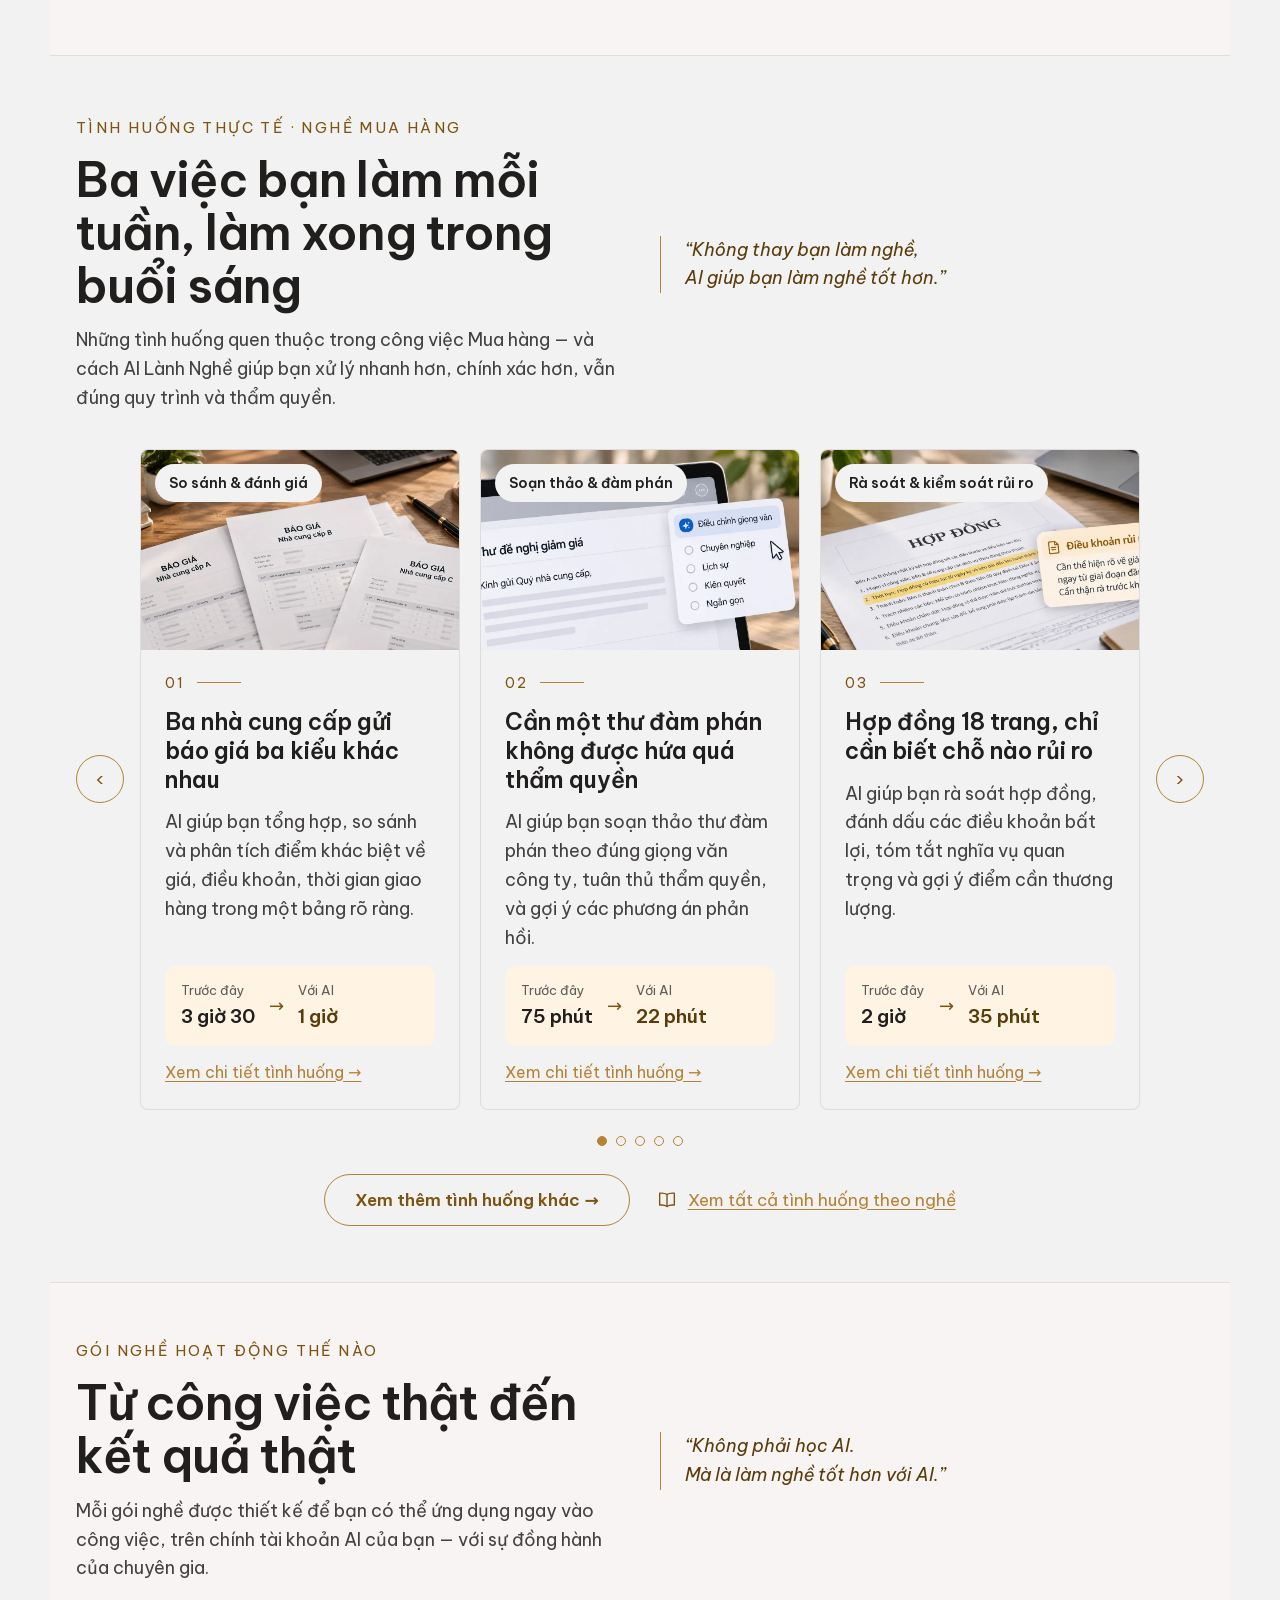
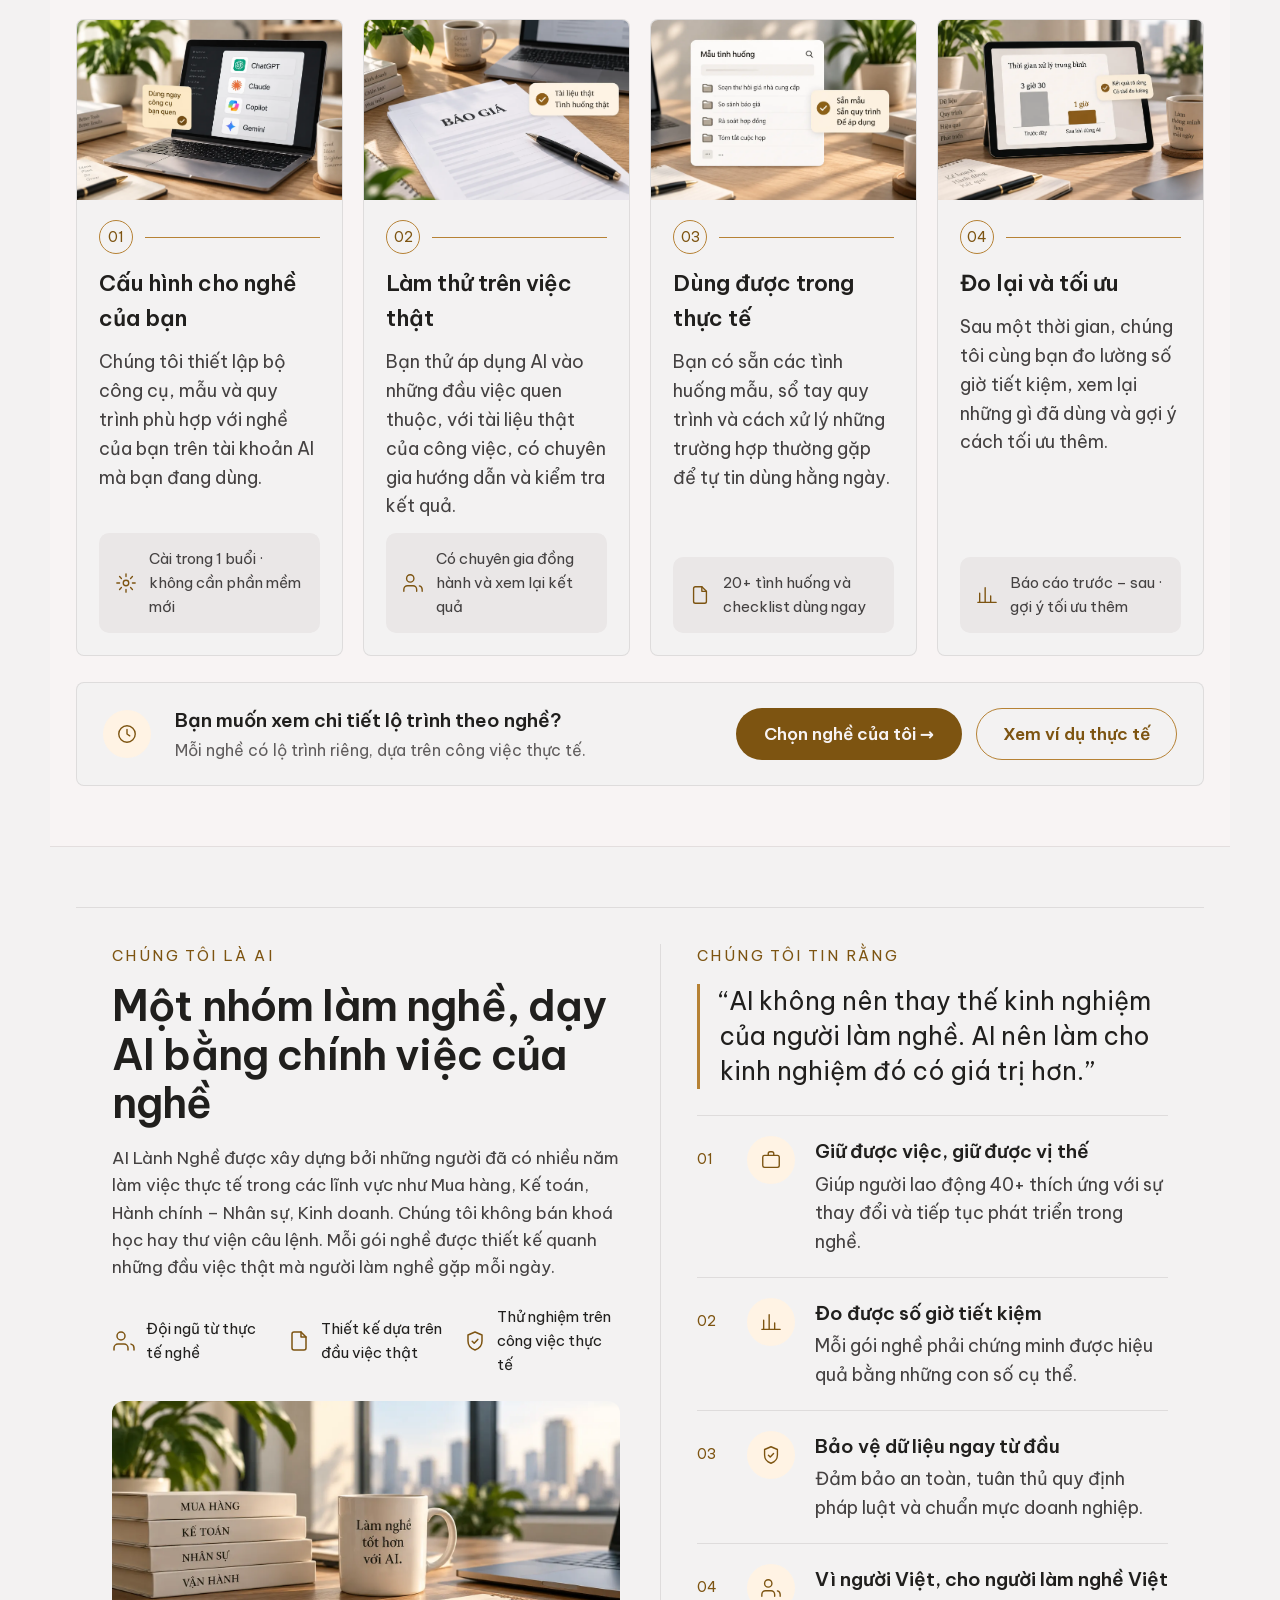
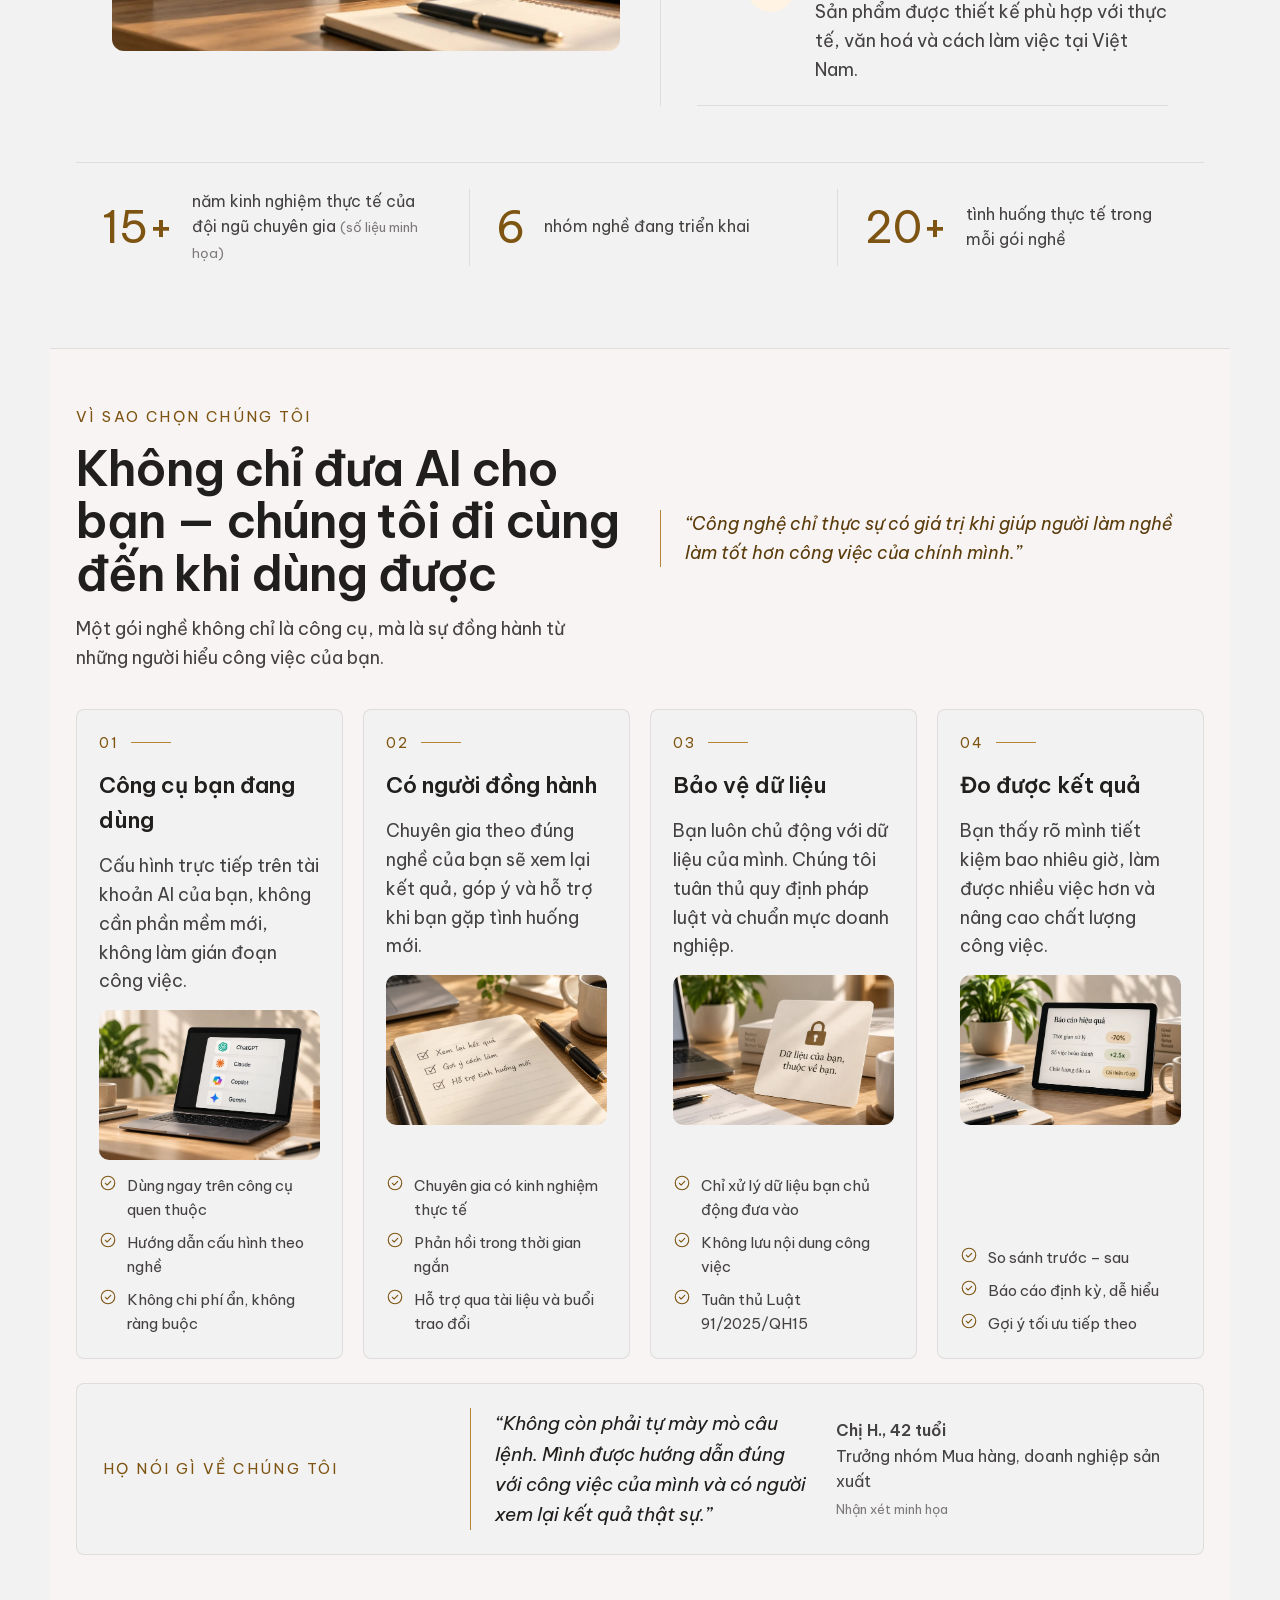
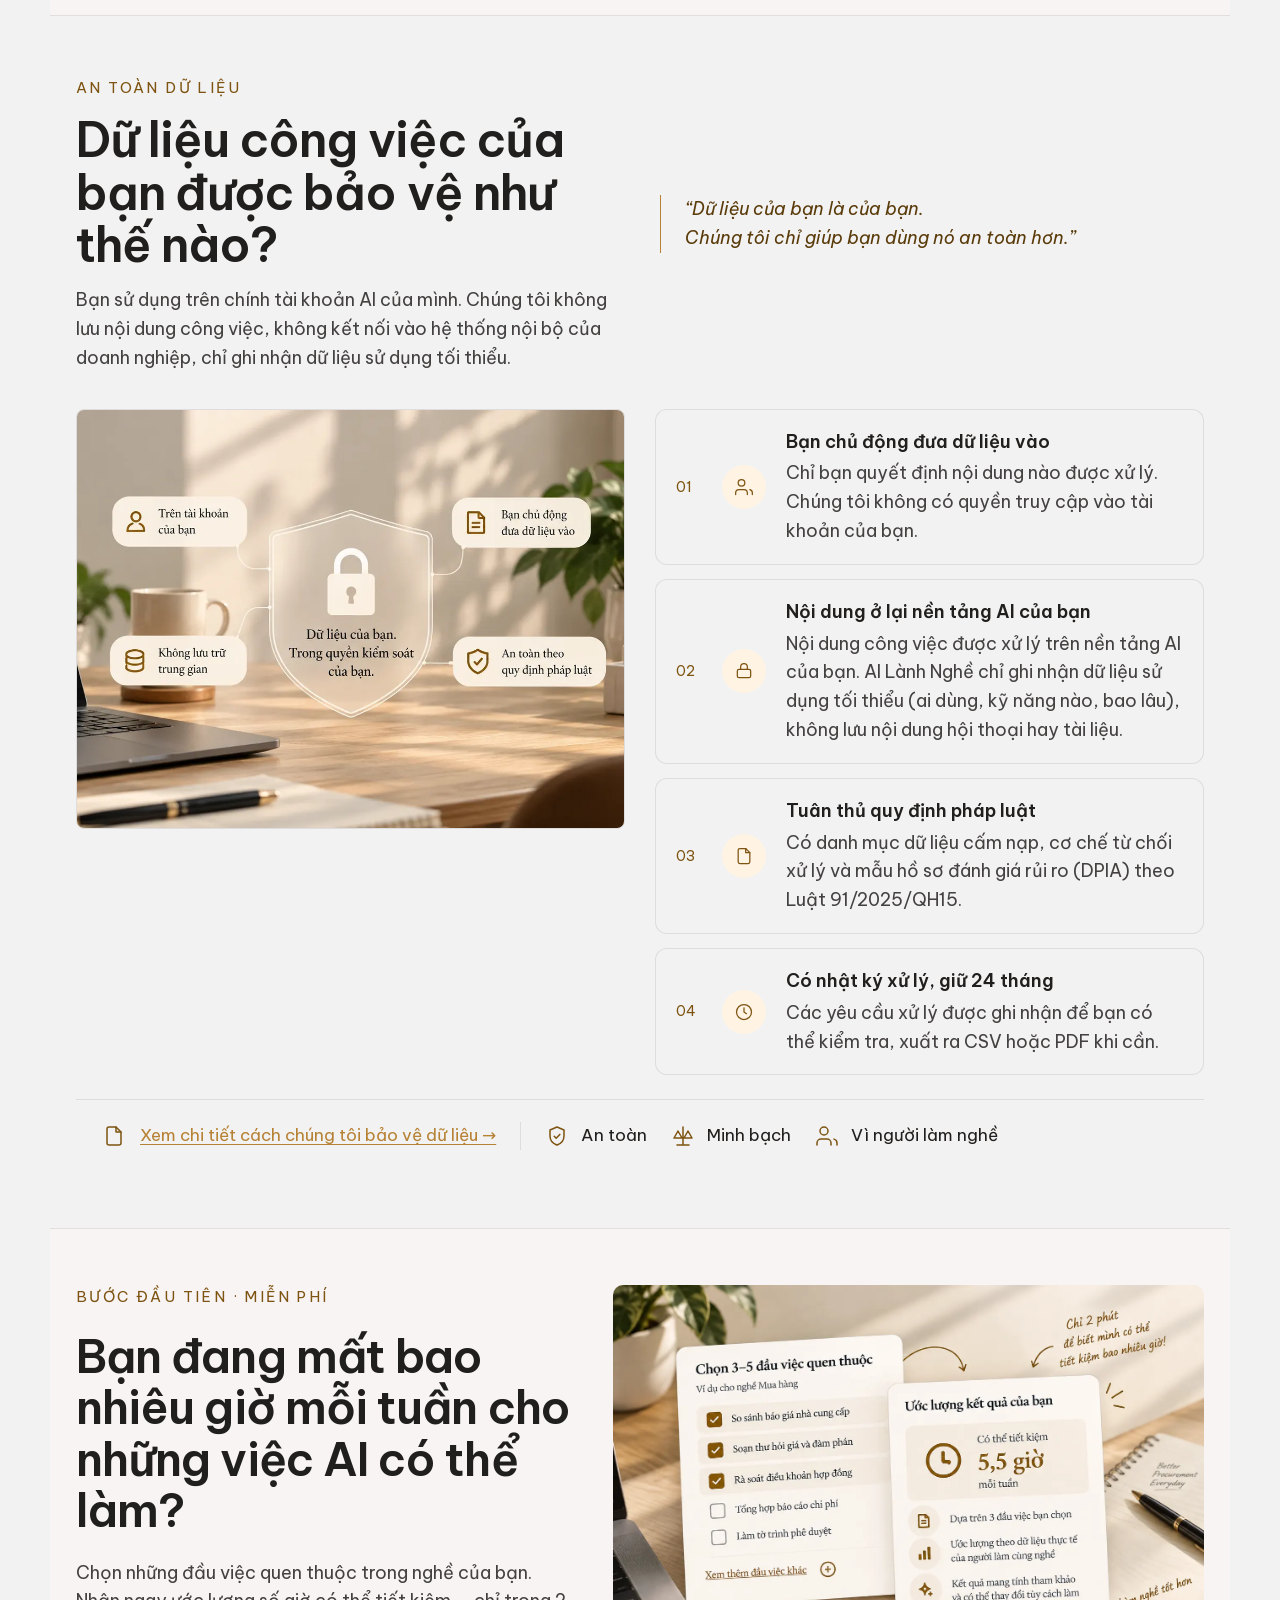
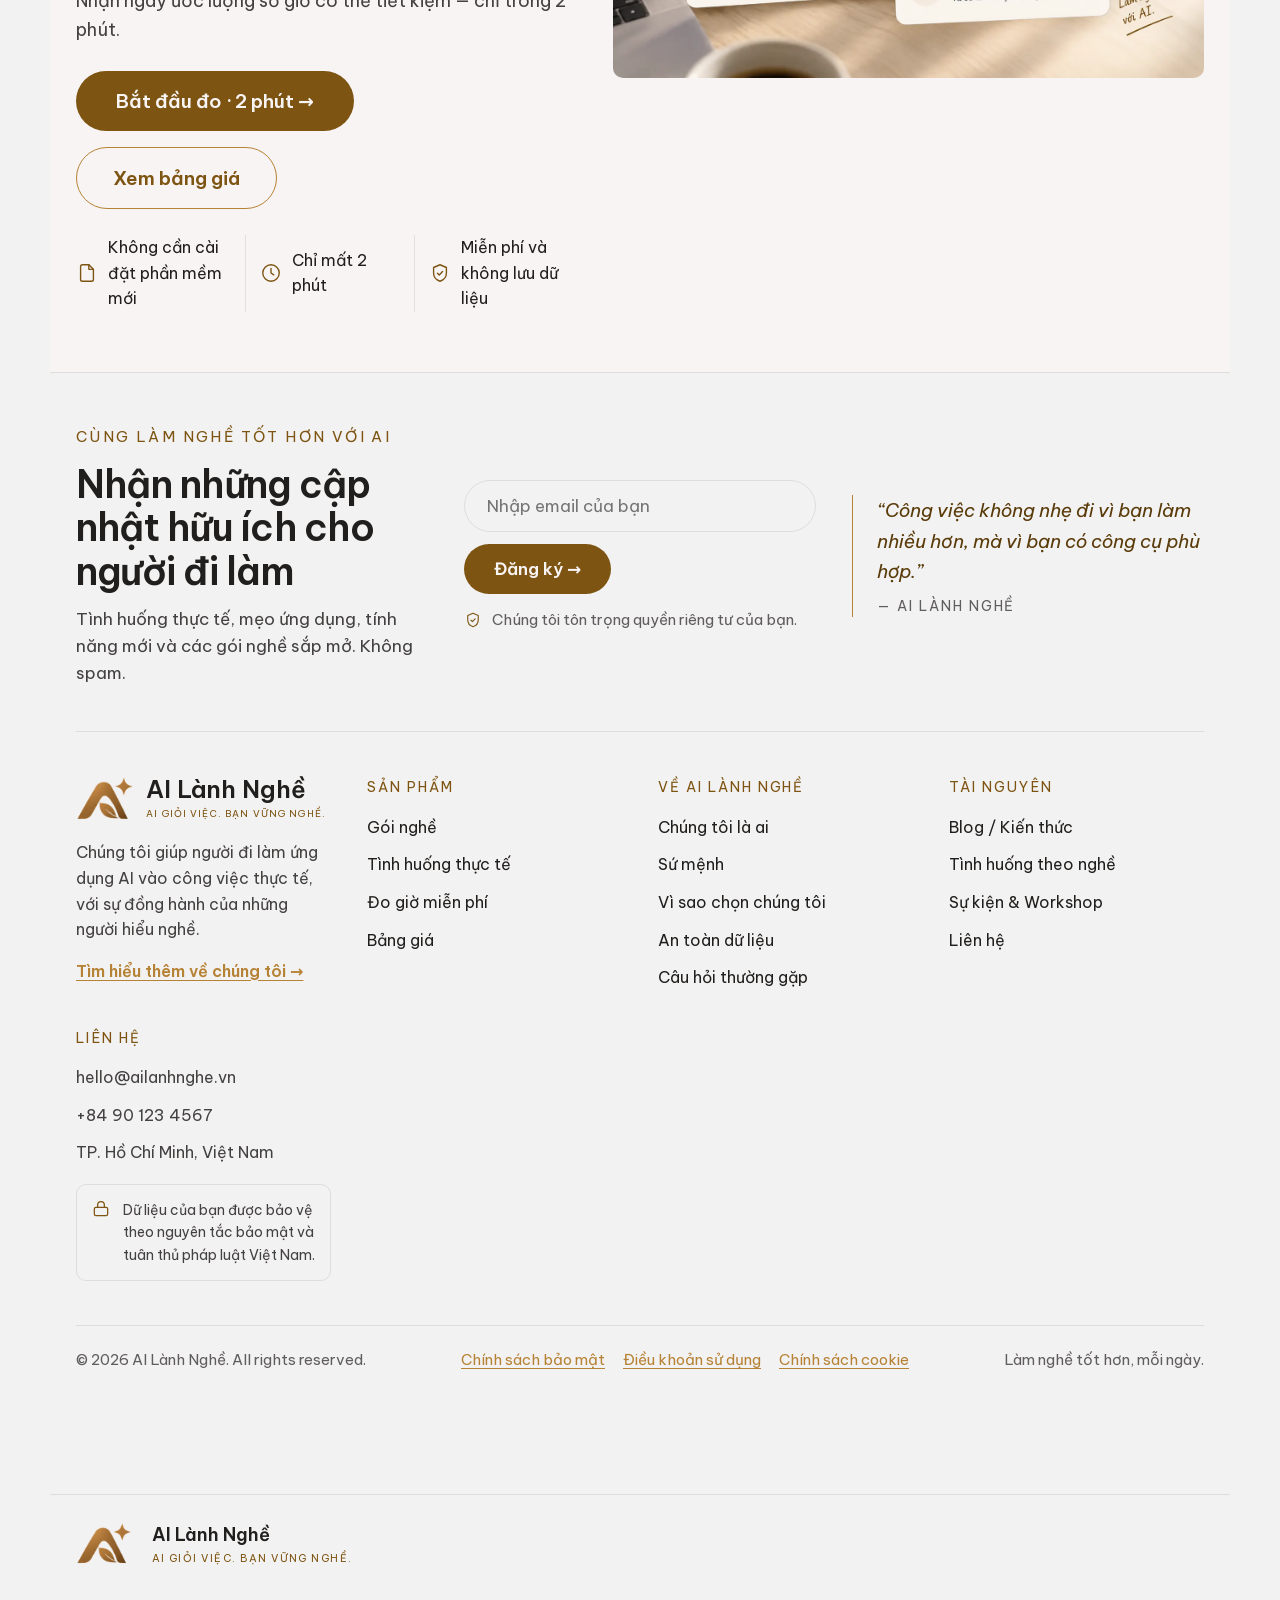
==== commit 27cc4efc: "Sửa website trước khi quay video (mục 3 kế hoạch 2 video) - Thanh toán: bỏ phí nền tảng 18 triệu và " ====
--- a/index.html
+++ b/index.html
@@ -263,7 +263,7 @@
 <span class="u25">→</span>
 <div><div class="u101">Với AI</div><div class="u236"><span>1 giờ</span></div></div>
 </div>
-<a class="u102" href="#">Xem chi tiết tình huống →</a>
+<a class="u102" href="dung-thu.html">Xem chi tiết tình huống →</a>
 </div>
 </div>
 
@@ -282,7 +282,7 @@
 <span class="u25">→</span>
 <div><div class="u101">Với AI</div><div class="u236"><span>22 phút</span></div></div>
 </div>
-<a class="u102" href="#">Xem chi tiết tình huống →</a>
+<a class="u102" href="dung-thu.html">Xem chi tiết tình huống →</a>
 </div>
 </div><div class="u87" data-idx="2">
 <div class="u229">
@@ -298,7 +298,7 @@
 <span class="u25">→</span>
 <div><div class="u101">Với AI</div><div class="u236"><span>35 phút</span></div></div>
 </div>
-<a class="u102" href="#">Xem chi tiết tình huống →</a>
+<a class="u102" href="dung-thu.html">Xem chi tiết tình huống →</a>
 </div>
 </div><div class="u87" data-idx="3">
 <div class="u229">
@@ -314,7 +314,7 @@
 <span class="u25">→</span>
 <div><div class="u101">Với AI</div><div class="u236"><span>48 phút</span></div></div>
 </div>
-<a class="u102" href="#">Xem chi tiết tình huống →</a>
+<a class="u102" href="dung-thu.html">Xem chi tiết tình huống →</a>
 </div>
 </div><div class="u87" data-idx="4">
 <div class="u229">
@@ -330,7 +330,7 @@
 <span class="u25">→</span>
 <div><div class="u101">Với AI</div><div class="u236"><span>8 phút</span></div></div>
 </div>
-<a class="u102" href="#">Xem chi tiết tình huống →</a>
+<a class="u102" href="dung-thu.html">Xem chi tiết tình huống →</a>
 </div>
 </div></div>
 <button aria-label="Tình huống tiếp theo" class="u151" data-next="">›</button>
@@ -411,7 +411,7 @@
 <div class="u228">
 <div style="border-top: 1px solid var(--color-hair); border-radius: 0px; padding: 36px; display: grid; grid-template-columns: repeat(auto-fit, minmax(320px, 1fr)); gap: 40px;">
 <div>
-<div class="u100">Chúng tôi là ai</div>
+<div class="u100" id="chung-toi-la-ai">Chúng tôi là ai</div>
 <h2 style="font-size: clamp(28px, 3.8vw, 42px); font-weight: 600; margin: 0px 0px 18px; line-height: 1.15; max-width: 14em;">Một nhóm làm nghề, dạy AI bằng chính việc của nghề</h2>
 <p style="font-size: 17px; color: var(--color-neutral-800); max-width: 30em;">AI Lành Nghề được xây dựng bởi những người đã có nhiều năm làm việc thực tế trong các lĩnh vực như Mua hàng, Kế toán, Hành chính – Nhân sự, Kinh doanh. Chúng tôi không bán khoá học hay thư viện câu lệnh. Mỗi gói nghề được thiết kế quanh những đầu việc thật mà người làm nghề gặp mỗi ngày.</p>
 <div style="display: grid; grid-template-columns: repeat(auto-fit, minmax(150px, 1fr)); gap: 18px; margin: 24px 0px;">
@@ -449,7 +449,7 @@
 </div>
 </div>
 <div style="margin-top: 20px; border-top: 1px solid var(--color-hair); border-radius: 0px; padding: 26px; display: grid; grid-template-columns: repeat(auto-fit, minmax(220px, 1fr)); gap: 26px;">
-<div style="display: flex; gap: 18px; align-items: center;"><span class="u238">15+</span><span class="u5">năm kinh nghiệm thực tế của đội ngũ chuyên gia</span></div>
+<div style="display: flex; gap: 18px; align-items: center;"><span class="u238">15+</span><span class="u5">năm kinh nghiệm thực tế của đội ngũ chuyên gia <small style="color: var(--color-neutral-600);">(số liệu minh họa)</small></span></div>
 <div style="display: flex; gap: 18px; align-items: center; border-left: 1px solid var(--color-divider); padding-left: 26px;"><span class="u238">6</span><span class="u5">nhóm nghề đang triển khai</span></div>
 <div style="display: flex; gap: 18px; align-items: center; border-left: 1px solid var(--color-divider); padding-left: 26px;"><span class="u238">20+</span><span class="u5">tình huống thực tế trong mỗi gói nghề</span></div>
 </div>
@@ -457,7 +457,7 @@
 <div class="u217">
 <div class="u113">
 <div>
-<div class="u100">Vì sao chọn chúng tôi</div>
+<div class="u100" id="vi-sao-chon">Vì sao chọn chúng tôi</div>
 <h2 class="u152">Không chỉ đưa AI cho bạn — chúng tôi đi cùng đến khi dùng được</h2>
 <p class="u153">Một gói nghề không chỉ là công cụ, mà là sự đồng hành từ những người hiểu công việc của bạn.</p>
 </div>
@@ -495,7 +495,7 @@
 <div class="u166"><img alt="Dữ liệu công việc được bảo vệ" class="u27" data-slot="why-3" loading="lazy" src="assets/img/vi-sao-bao-ve-du-lieu.webp"/></div>
 <div class="u167">
 <div class="u52"><span class="u10"><svg class="u11" fill="none" stroke="currentColor" stroke-linecap="round" stroke-linejoin="round" stroke-width="1.5" viewbox="0 0 24 24"><circle cx="12" cy="12" r="9"></circle><path d="M8.4 12.3l2.4 2.4 4.8-5"></path></svg></span>Chỉ xử lý dữ liệu bạn chủ động đưa vào</div>
-<div class="u52"><span class="u10"><svg class="u11" fill="none" stroke="currentColor" stroke-linecap="round" stroke-linejoin="round" stroke-width="1.5" viewbox="0 0 24 24"><circle cx="12" cy="12" r="9"></circle><path d="M8.4 12.3l2.4 2.4 4.8-5"></path></svg></span>Không có máy chủ trung gian</div>
+<div class="u52"><span class="u10"><svg class="u11" fill="none" stroke="currentColor" stroke-linecap="round" stroke-linejoin="round" stroke-width="1.5" viewbox="0 0 24 24"><circle cx="12" cy="12" r="9"></circle><path d="M8.4 12.3l2.4 2.4 4.8-5"></path></svg></span>Không lưu nội dung công việc</div>
 <div class="u52"><span class="u10"><svg class="u11" fill="none" stroke="currentColor" stroke-linecap="round" stroke-linejoin="round" stroke-width="1.5" viewbox="0 0 24 24"><circle cx="12" cy="12" r="9"></circle><path d="M8.4 12.3l2.4 2.4 4.8-5"></path></svg></span>Tuân thủ Luật 91/2025/QH15</div>
 </div>
 </div>
@@ -514,7 +514,7 @@
 <div style="margin-top: 24px; background: var(--color-bg); border: 1px solid var(--color-divider); border-radius: 8px; padding: 24px 26px; display: grid; grid-template-columns: repeat(auto-fit, minmax(220px, 1fr)); gap: 26px; align-items: center;">
 <div style="font-size: 15px; letter-spacing: 0.16em; text-transform: uppercase; color: var(--color-accent-700); font-family: var(--font-heading);">Họ nói gì về chúng tôi</div>
 <div style="border-left: 1px solid var(--color-accent); padding-left: 24px;"><p style="font-family: var(--font-heading); font-style: italic; font-size: 19px; line-height: 1.6; margin: 0px;">“Không còn phải tự mày mò câu lệnh. Mình được hướng dẫn đúng với công việc của mình và có người xem lại kết quả thật sự.”</p></div>
-<div class="u5"><div style="font-family: var(--font-heading); font-weight: 600;">Chị H., 42 tuổi</div>Trưởng nhóm Mua hàng, doanh nghiệp sản xuất</div>
+<div class="u5"><div style="font-family: var(--font-heading); font-weight: 600;">Chị H., 42 tuổi</div>Trưởng nhóm Mua hàng, doanh nghiệp sản xuất<div style="font-size: 13px; color: var(--color-neutral-600); margin-top: 4px;">Nhận xét minh họa</div></div>
 </div>
 </div>
 <div class="u228">
@@ -522,7 +522,7 @@
 <div>
 <div class="u100">An toàn dữ liệu</div>
 <h2 class="u152">Dữ liệu công việc của bạn được bảo vệ như thế nào?</h2>
-<p class="u153">Bạn sử dụng trên chính tài khoản AI của mình. Chúng tôi không truy cập, không lưu trữ và không kết nối vào hệ thống nội bộ của doanh nghiệp.</p>
+<p class="u153">Bạn sử dụng trên chính tài khoản AI của mình. Chúng tôi không lưu nội dung công việc, không kết nối vào hệ thống nội bộ của doanh nghiệp, chỉ ghi nhận dữ liệu sử dụng tối thiểu.</p>
 </div>
 <div class="u114">
 <p class="u154">“Dữ liệu của bạn là của bạn.<br/>Chúng tôi chỉ giúp bạn dùng nó an toàn hơn.”</p>
@@ -539,7 +539,7 @@
 <div class="u168">
 <span class="u169">02</span>
 <span class="u170"><svg class="u6" fill="none" stroke="currentColor" stroke-linecap="round" stroke-linejoin="round" stroke-width="1.5" viewbox="0 0 24 24"><rect height="10" rx="2" width="16" x="4" y="10"></rect><path d="M8 10V7a4 4 0 0 1 8 0v3"></path></svg></span>
-<div><div class="u31">Không có máy chủ trung gian</div><p class="u171">Dữ liệu được xử lý trực tiếp trên hệ thống của nhà cung cấp AI bạn đang dùng, không qua máy chủ của chúng tôi.</p></div>
+<div><div class="u31">Nội dung ở lại nền tảng AI của bạn</div><p class="u171">Nội dung công việc được xử lý trên nền tảng AI của bạn. AI Lành Nghề chỉ ghi nhận dữ liệu sử dụng tối thiểu (ai dùng, kỹ năng nào, bao lâu), không lưu nội dung hội thoại hay tài liệu.</p></div>
 </div>
 <div class="u168">
 <span class="u169">03</span>
@@ -604,7 +604,7 @@
 <div>
 <div class="brand-lockup"><img alt="" class="brand-lockup-icon" src="assets/img/logo.png"/><span class="brand-lockup-text"><span class="brand-lockup-name">AI Lành Nghề</span><span class="brand-lockup-slogan">AI giỏi việc. Bạn vững nghề.</span></span></div>
 <p style="font-size: 16px; color: var(--color-neutral-800); max-width: 24em;">Chúng tôi giúp người đi làm ứng dụng AI vào công việc thực tế, với sự đồng hành của những người hiểu nghề.</p>
-<a class="u62" href="#">Tìm hiểu thêm về chúng tôi →</a>
+<a class="u62" href="#chung-toi-la-ai">Tìm hiểu thêm về chúng tôi →</a>
 </div>
 <div>
 <div class="u172">Sản phẩm</div>
@@ -618,11 +618,11 @@
 <div>
 <div class="u172">Về AI Lành Nghề</div>
 <div class="u173">
-<a class="u38" href="#">Chúng tôi là ai</a>
-<a class="u38" href="#">Sứ mệnh</a>
-<a class="u38" href="#">Vì sao chọn chúng tôi</a>
+<a class="u38" href="#chung-toi-la-ai">Chúng tôi là ai</a>
+<a class="u38" href="#chung-toi-la-ai">Sứ mệnh</a>
+<a class="u38" href="#vi-sao-chon">Vì sao chọn chúng tôi</a>
 <a class="u38" href="an-toan.html">An toàn dữ liệu</a>
-<a class="u38" href="#">Câu hỏi thường gặp</a>
+<a class="u38" href="nghe-mua-hang.html#faq">Câu hỏi thường gặp</a>
 </div>
 </div>
 <div>
@@ -630,12 +630,12 @@
 <div class="u173">
 <a class="u38" href="tai-nguyen.html">Blog / Kiến thức</a>
 <a class="u38" href="goi-nghe.html">Tình huống theo nghề</a>
-<a class="u38" href="#">Sự kiện &amp; Workshop</a>
-<a class="u38" href="#">Liên hệ</a>
-</div>
-</div>
-<div>
-<div class="u172">Liên hệ</div>
+<a class="u38" href="#lien-he">Sự kiện &amp; Workshop</a>
+<a class="u38" href="#lien-he">Liên hệ</a>
+</div>
+</div>
+<div>
+<div class="u172" id="lien-he">Liên hệ</div>
 <div style="display: grid; gap: 12px; font-size: 16px; color: var(--color-neutral-800);">
 <div>hello@ailanhnghe.vn</div>
 <div>+84 90 123 4567</div>
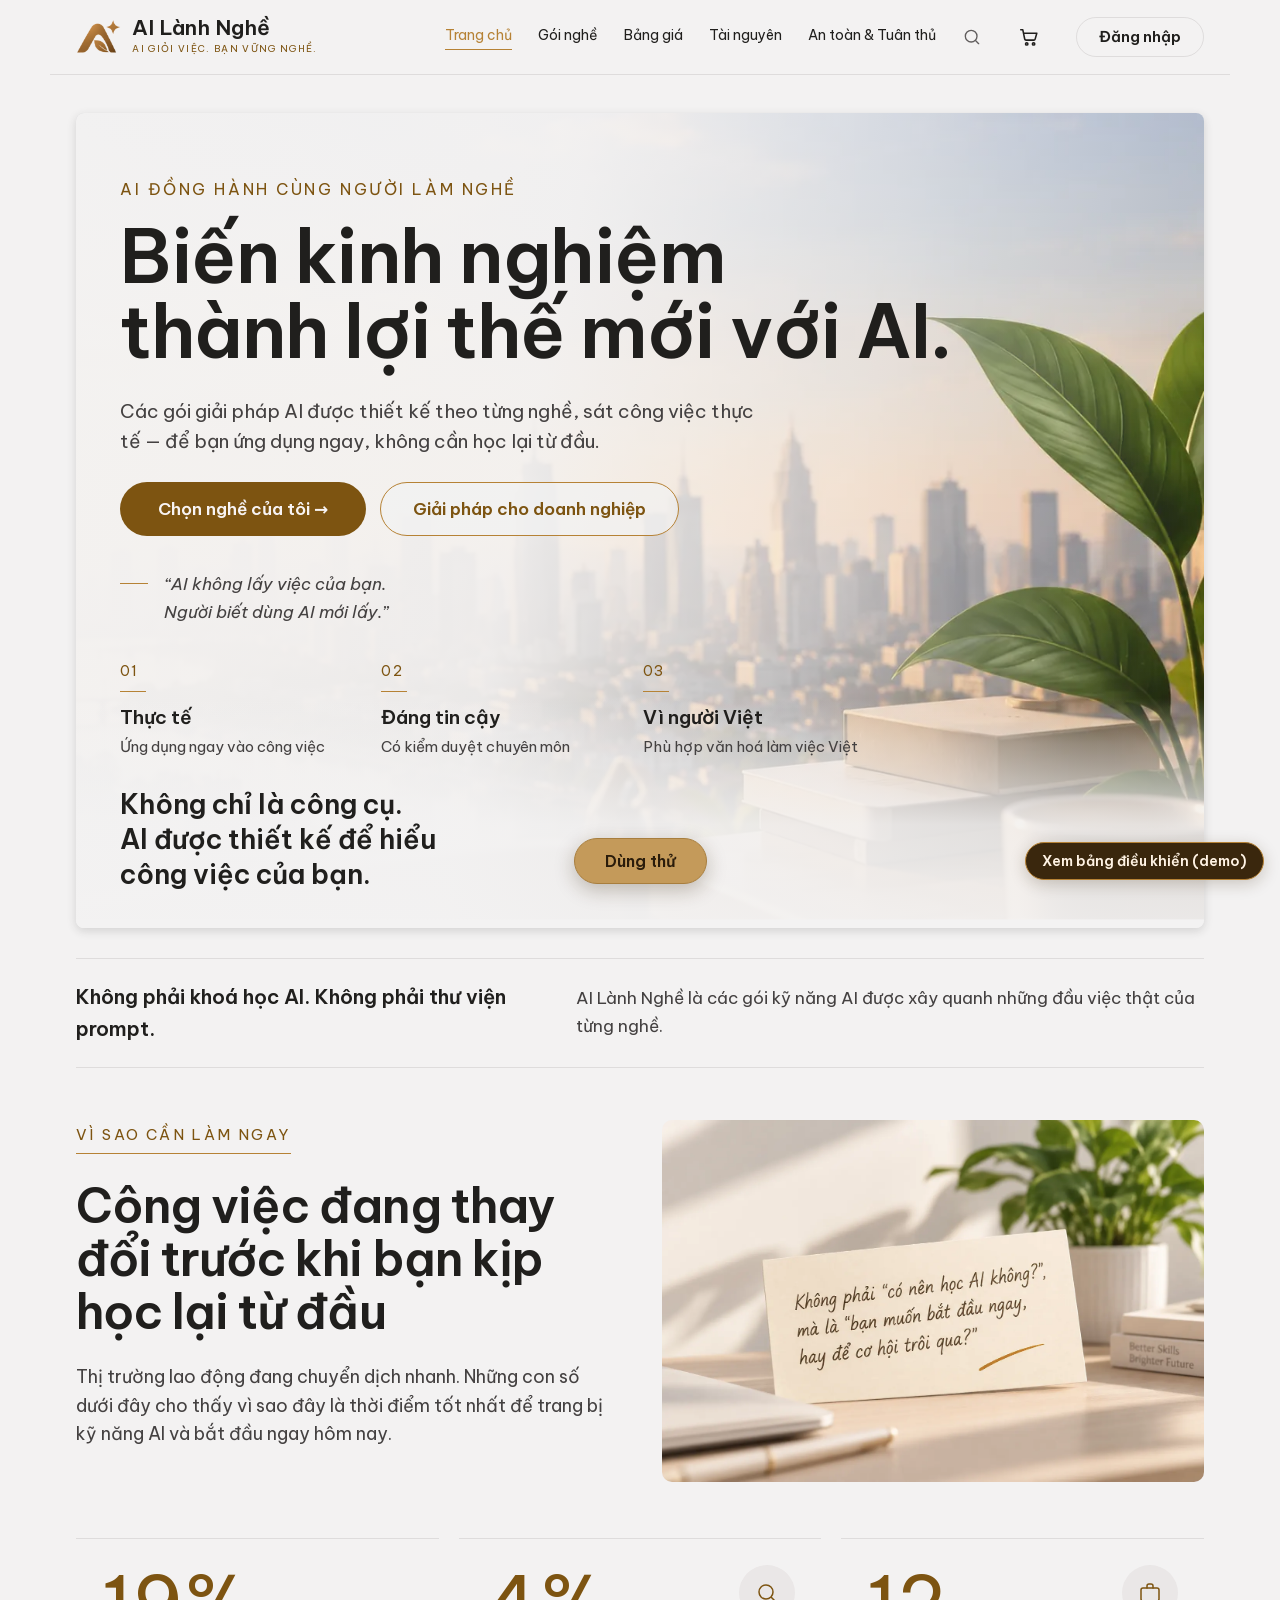
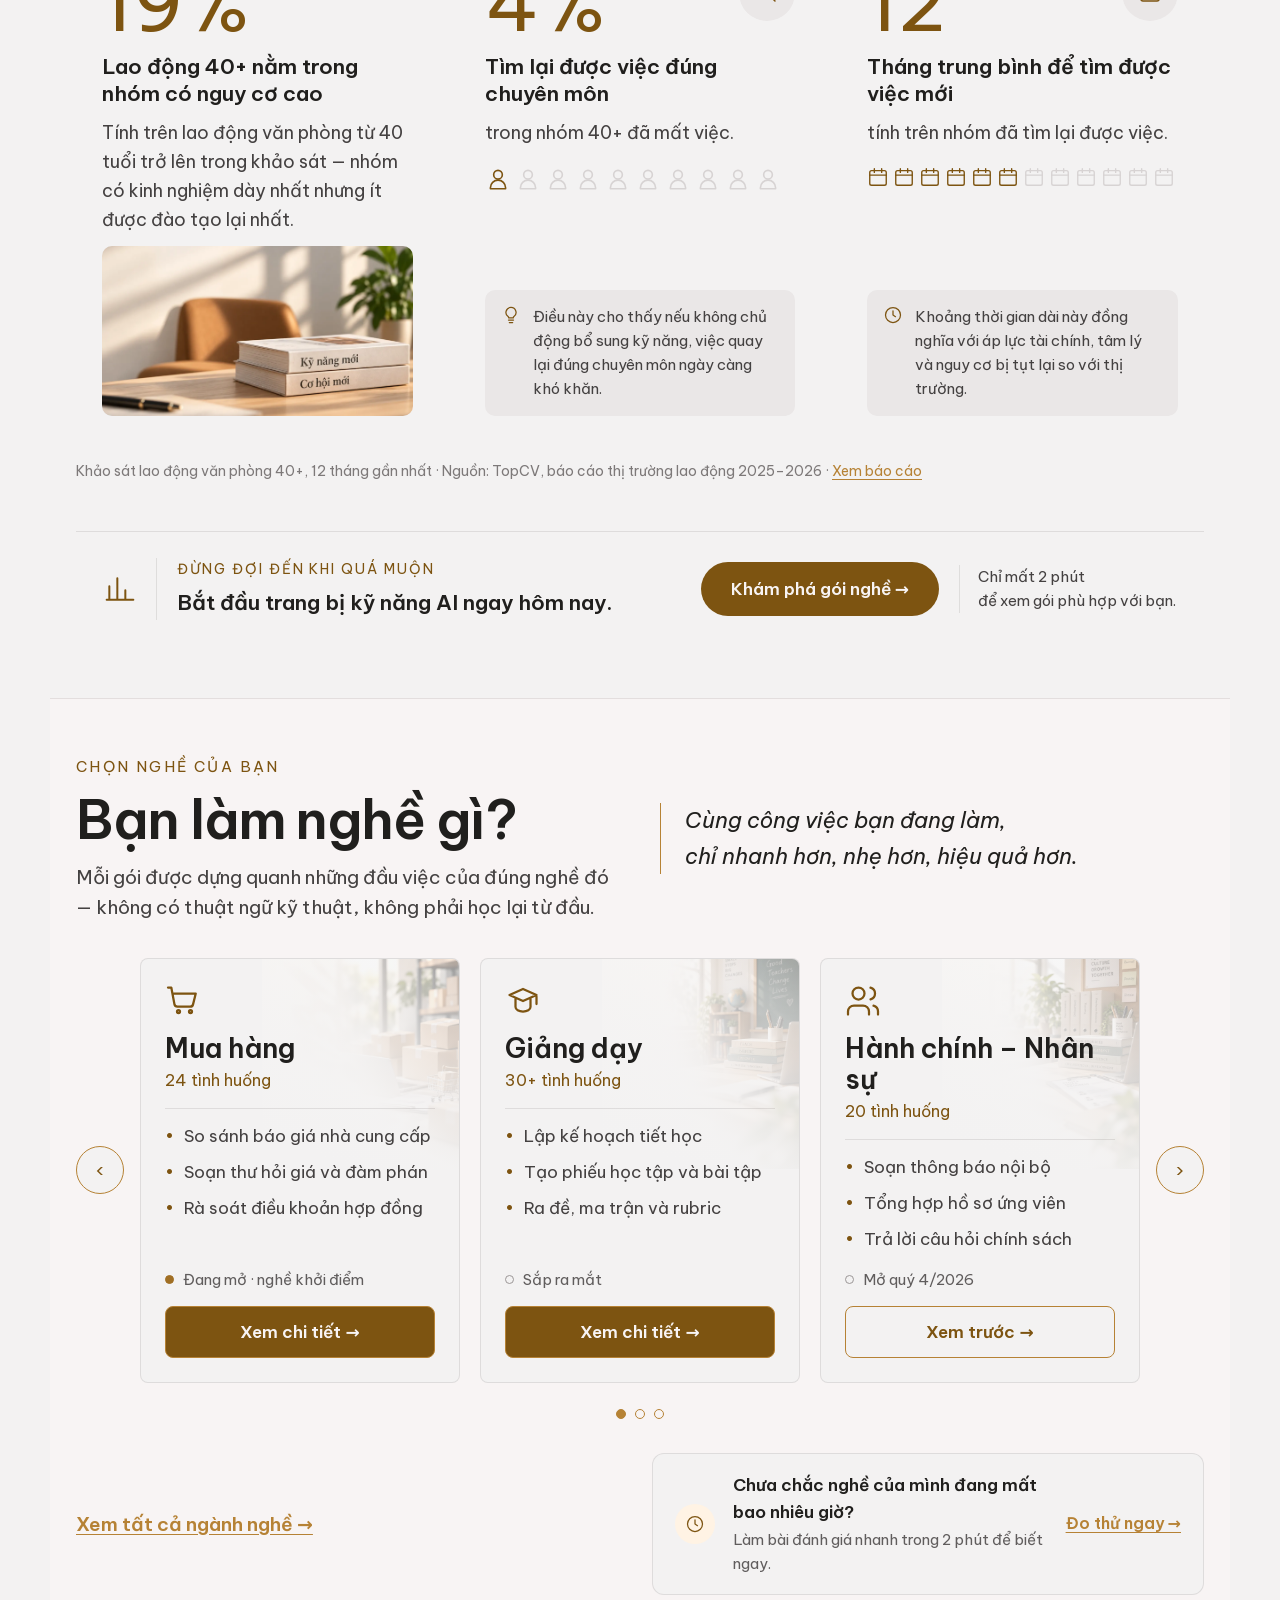
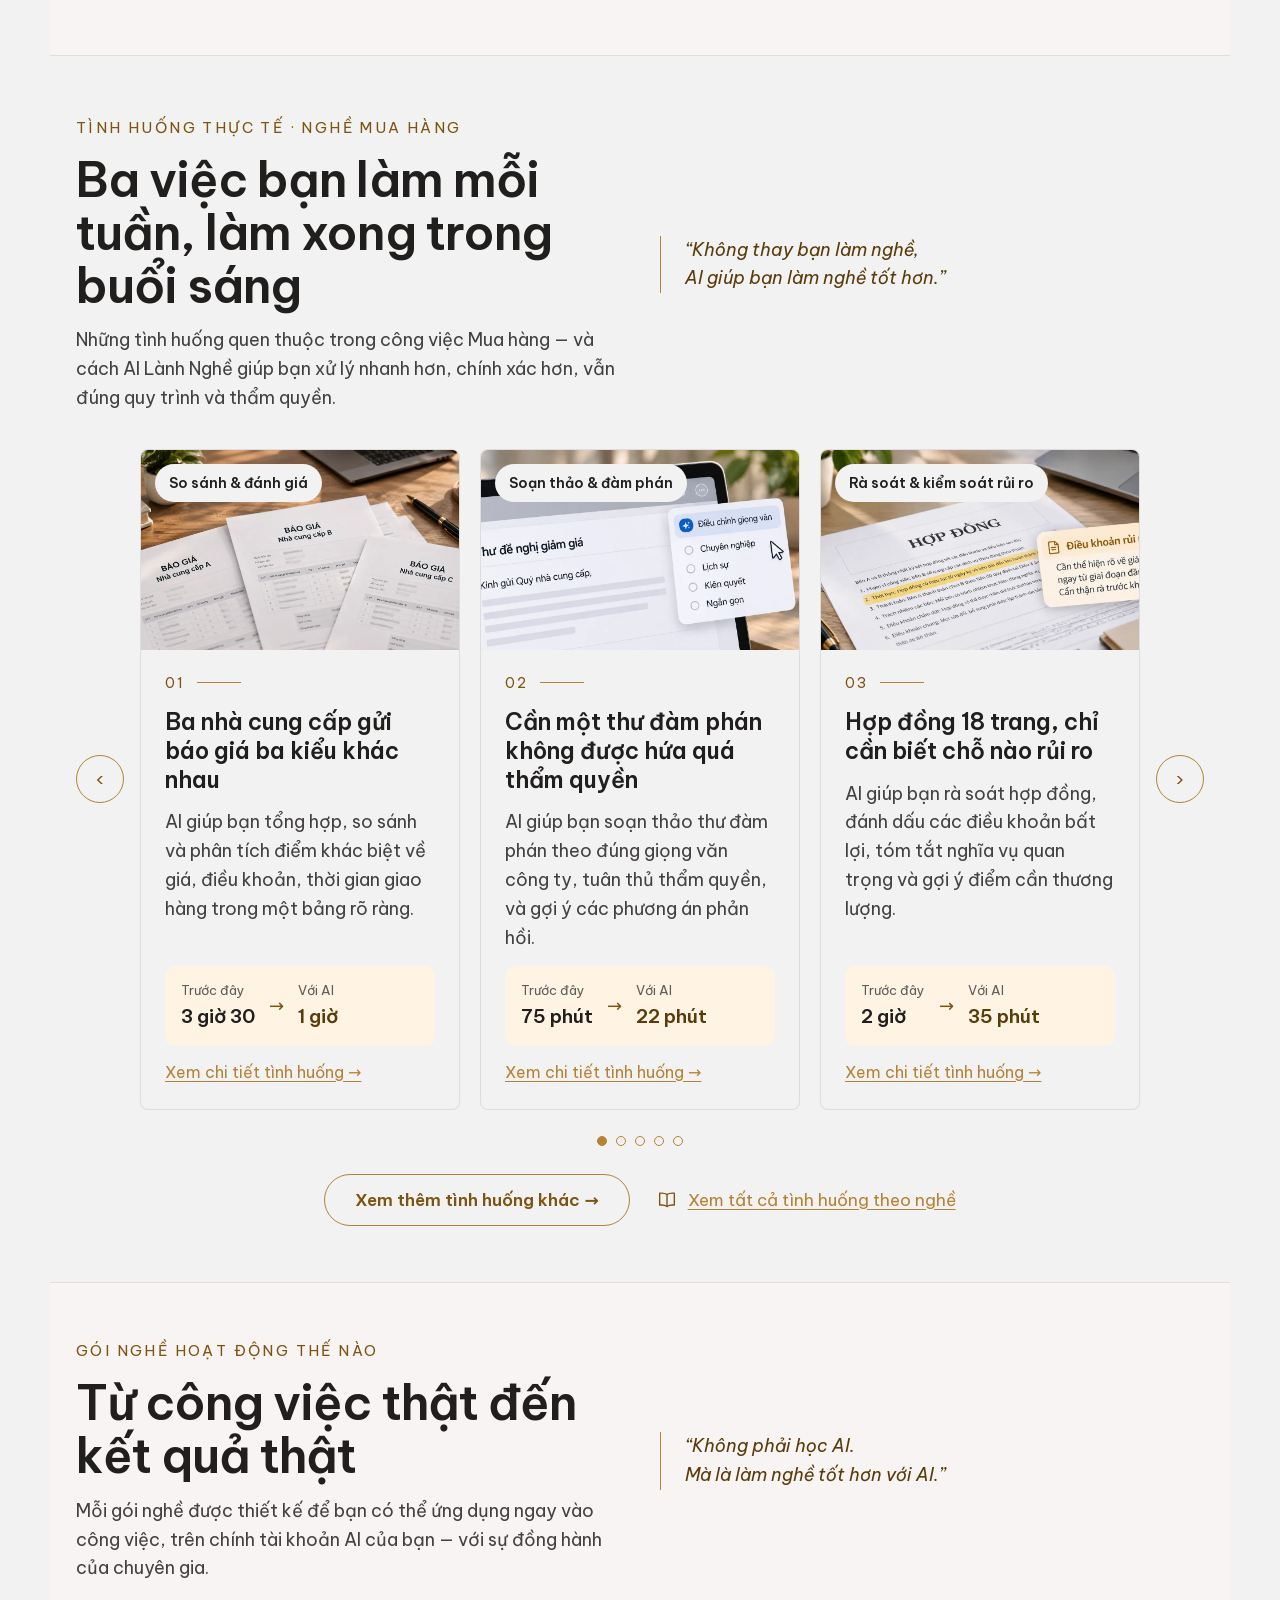
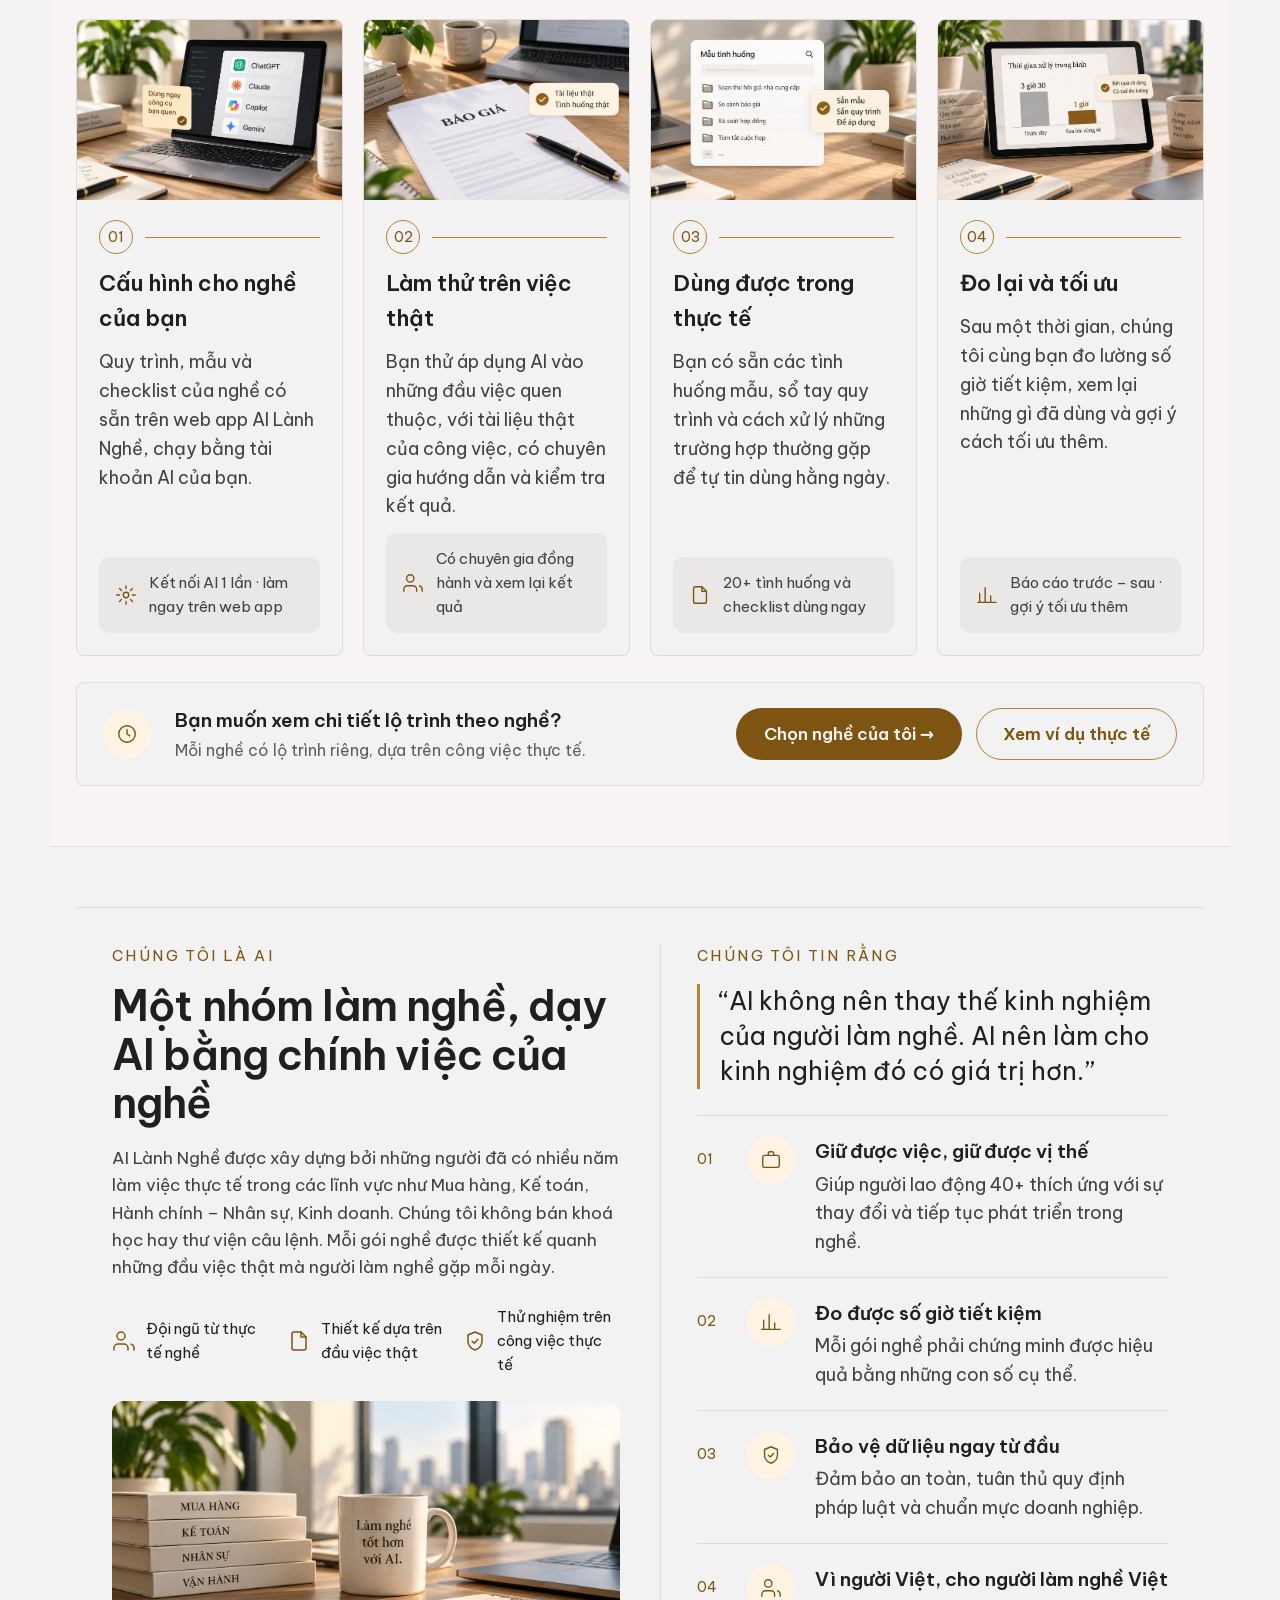
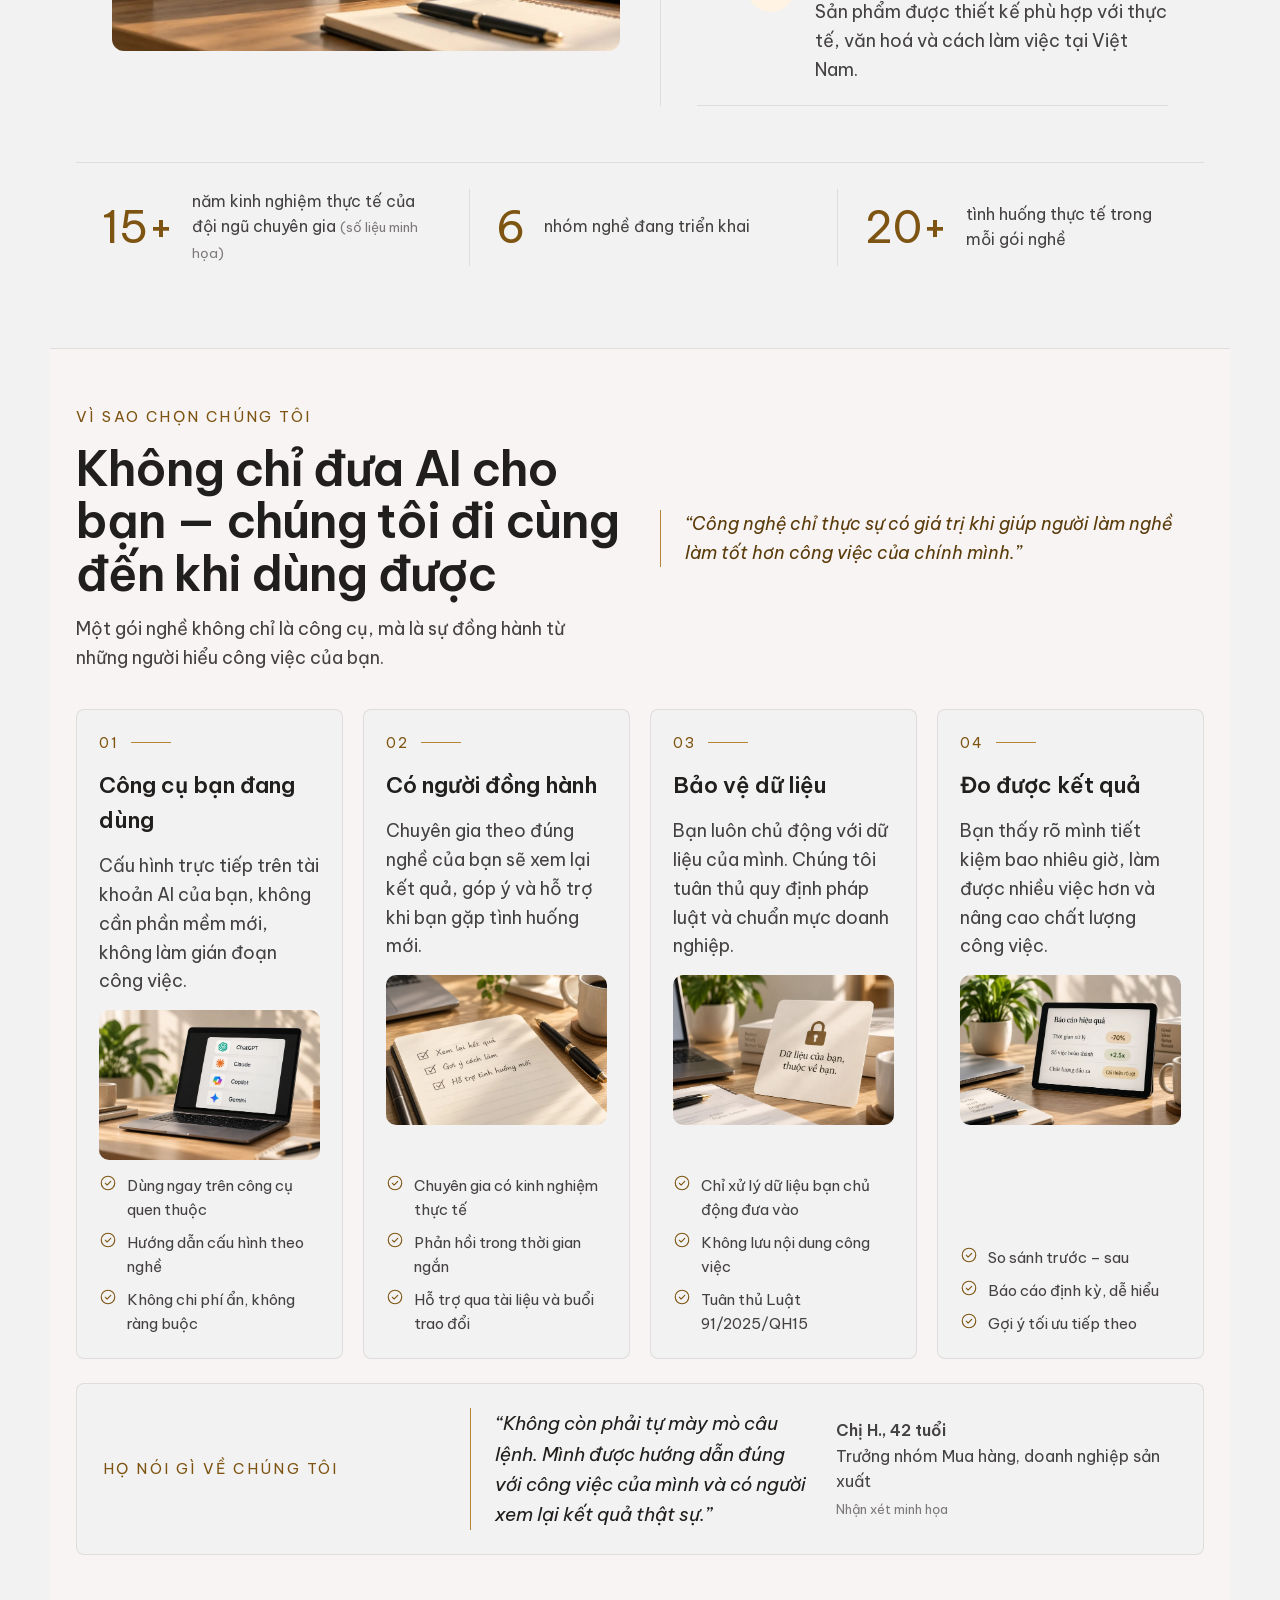
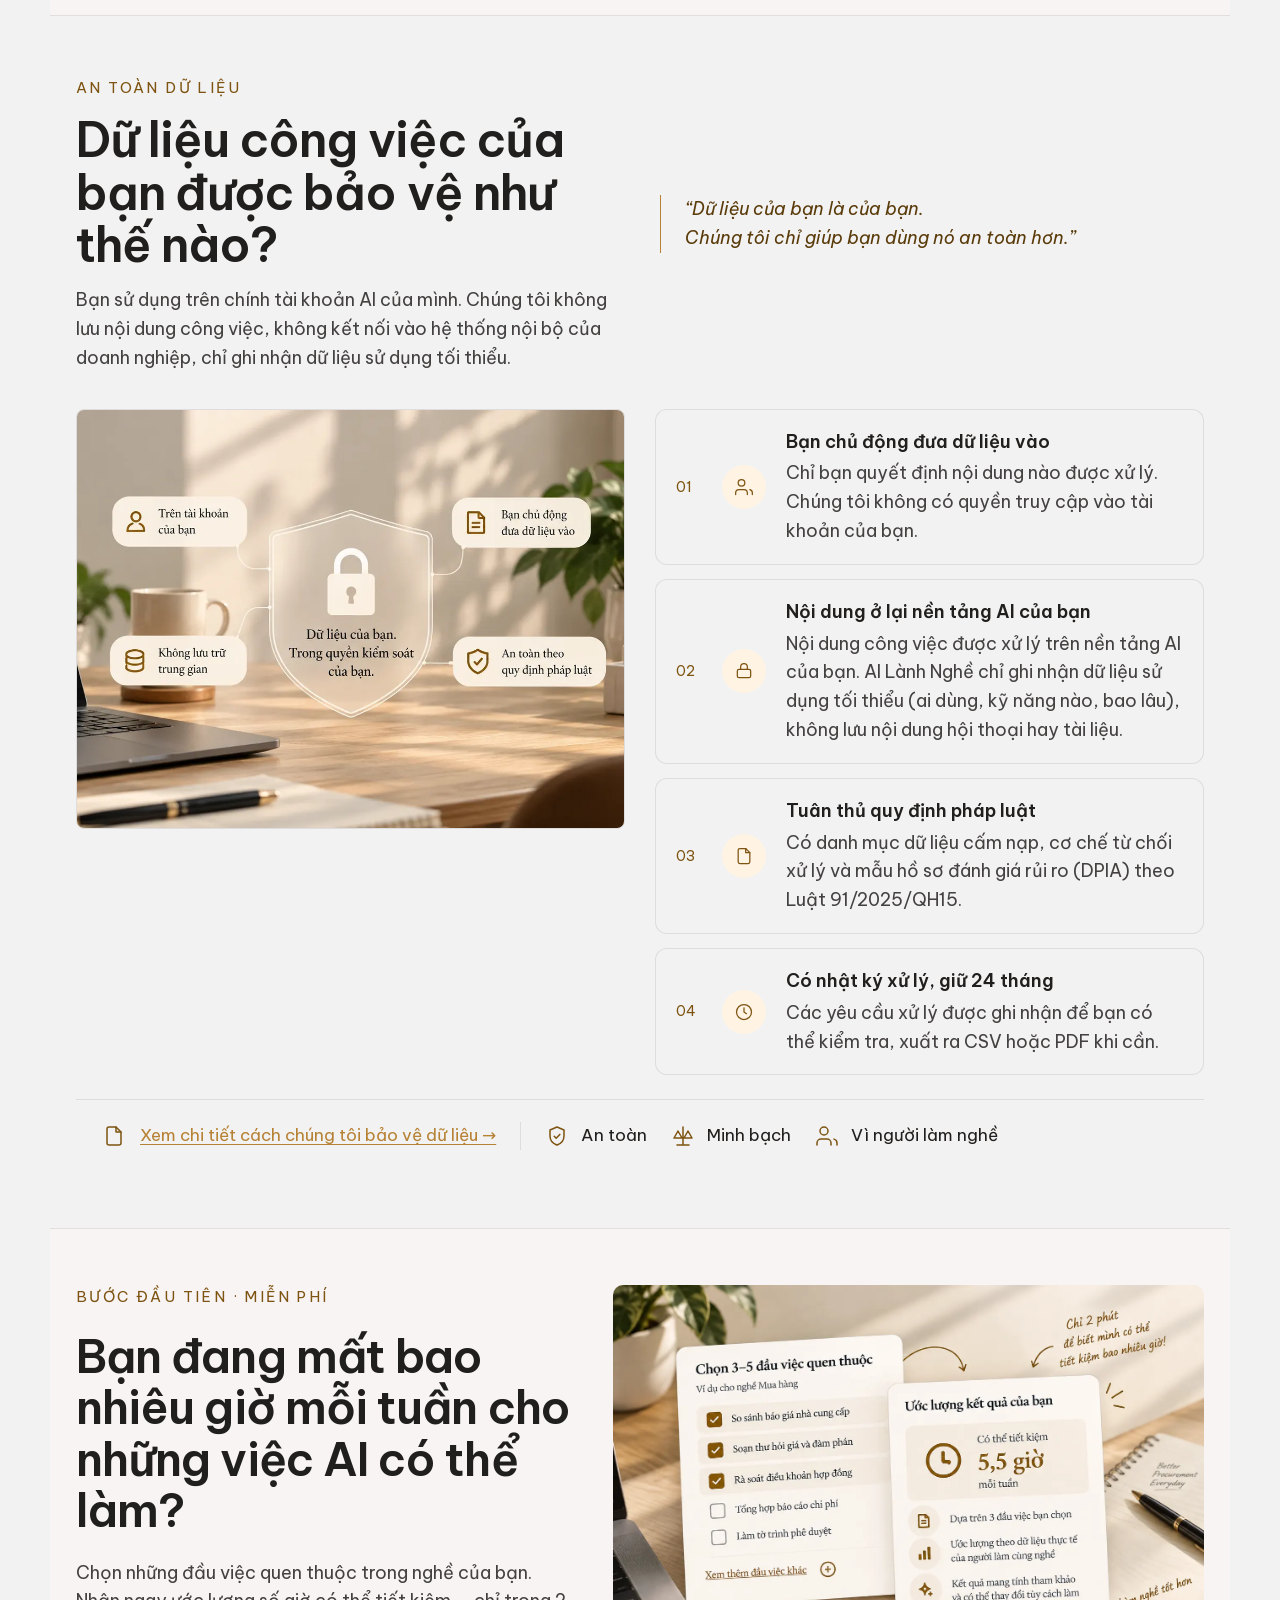
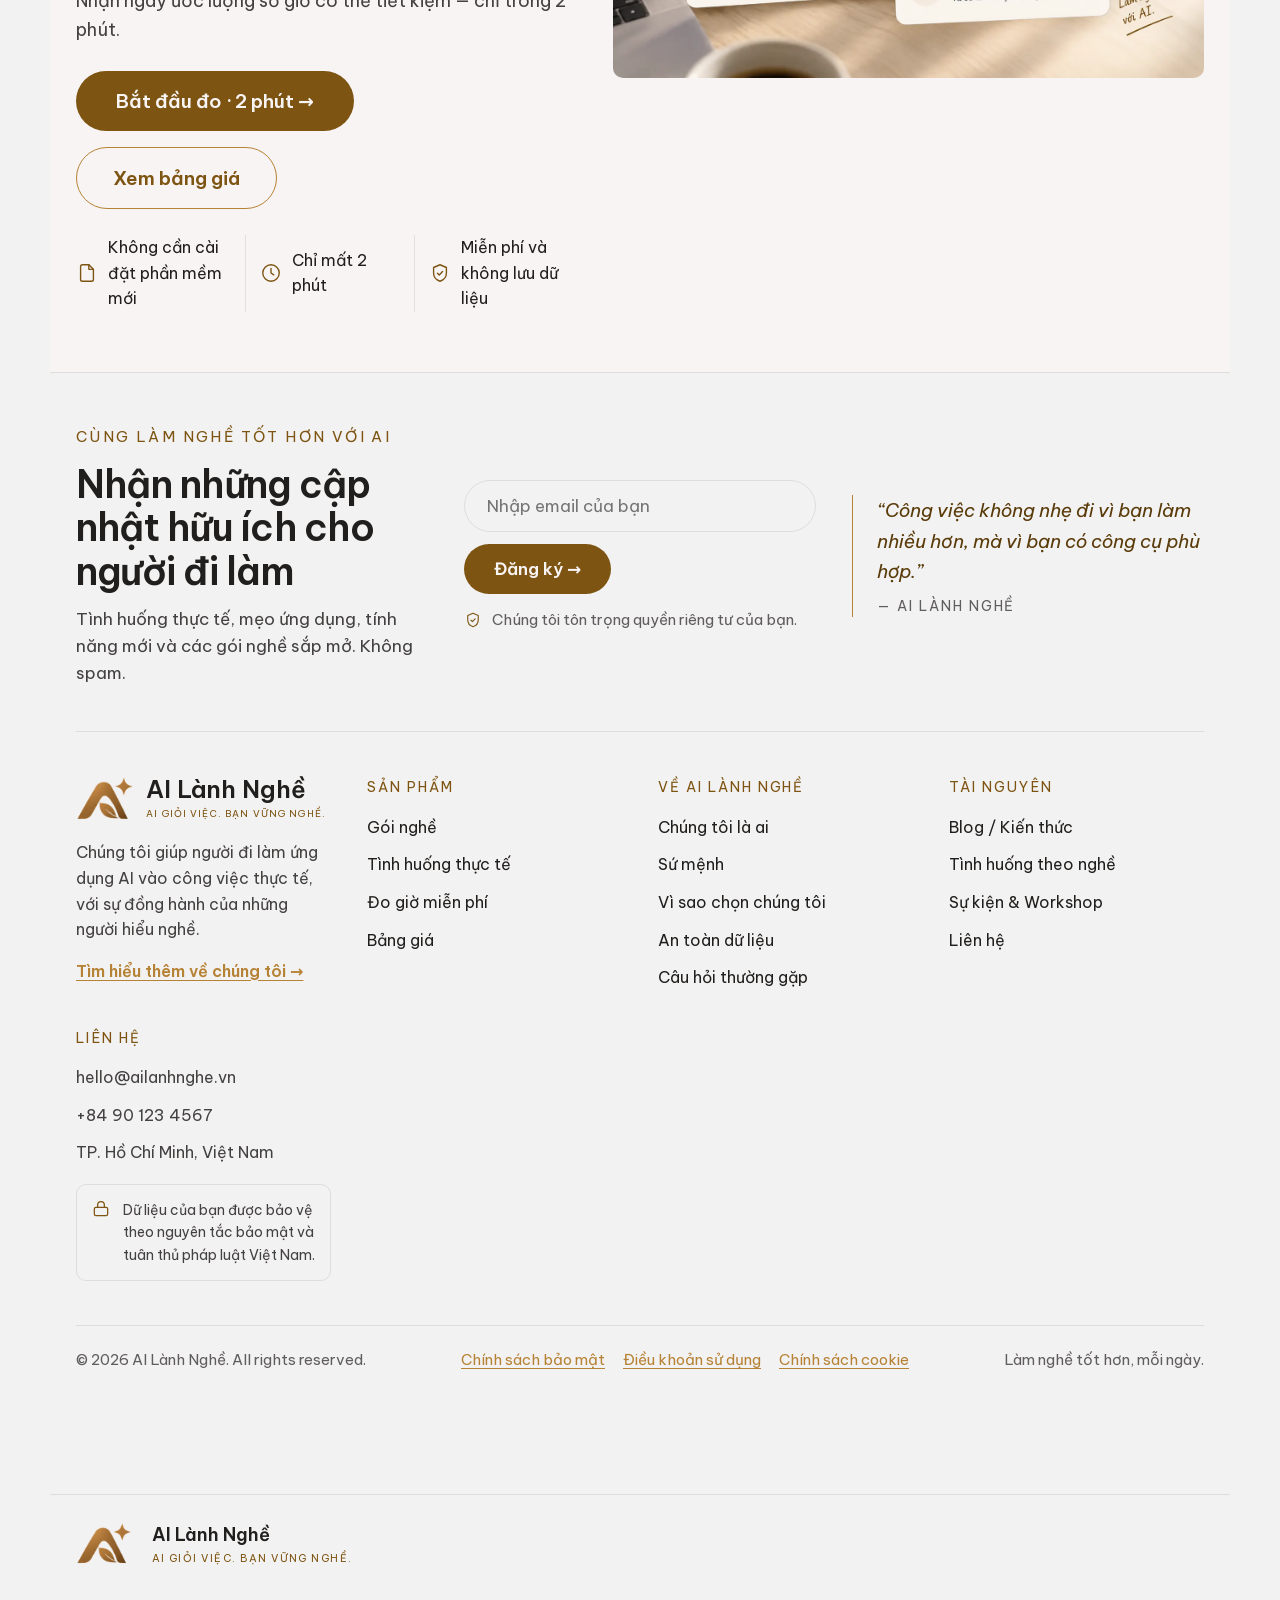
==== commit ed8c79dc: "Sửa chữ cho khớp mô hình web app: trang Mua hàng, trang chủ, Giảng dạy Sắp ra mắt - Gói nghề Mua hàn" ====
--- a/index.html
+++ b/index.html
@@ -33,7 +33,7 @@
 <a aria-current="false" class="u3" href="tai-nguyen.html"><span>Tài nguyên</span></a>
 <a aria-current="false" class="u3" href="an-toan.html"><span>An toàn &amp; Tuân thủ</span></a>
 <span class="u49"><svg class="u6" fill="none" stroke="currentColor" stroke-linecap="round" stroke-linejoin="round" stroke-width="1.6" viewbox="0 0 24 24"><circle cx="11" cy="11" r="7"></circle><path d="M20 20l-3.5-3.5"></path></svg></span>
-<a aria-label="Giỏ hàng" class="nav-cart" href="gio-hang.html"><svg aria-hidden="true" fill="none" stroke="currentColor" stroke-linecap="round" stroke-linejoin="round" stroke-width="1.7" viewbox="0 0 24 24"><path d="M3 4h2.2l2.1 10.2a1.5 1.5 0 0 0 1.5 1.2h8.4a1.5 1.5 0 0 0 1.5-1.1L20.5 8H6.1"></path><circle cx="9.5" cy="19.5" r="1.3"></circle><circle cx="17" cy="19.5" r="1.3"></circle></svg><span class="nav-cart-n" data-gio-dem="" hidden="">0</span></a><button class="btn btn-secondary u50" data-go="bang-dieu-khien.html">Đăng nhập</button>
+<a aria-label="Giỏ hàng" class="nav-cart" href="gio-hang.html"><svg aria-hidden="true" fill="none" stroke="currentColor" stroke-linecap="round" stroke-linejoin="round" stroke-width="1.7" viewbox="0 0 24 24"><path d="M3 4h2.2l2.1 10.2a1.5 1.5 0 0 0 1.5 1.2h8.4a1.5 1.5 0 0 0 1.5-1.1L20.5 8H6.1"></path><circle cx="9.5" cy="19.5" r="1.3"></circle><circle cx="17" cy="19.5" r="1.3"></circle></svg><span class="nav-cart-n" data-gio-dem="" hidden="">0</span></a><button class="btn btn-secondary u50" data-go="https://ai-lanh-nghe-app.nghoangan-bt96.workers.dev/app/dang-nhap/?from=site">Đăng nhập</button>
 
 </div>
 </header>
@@ -183,7 +183,7 @@
 <div class="u69"><span class="u25">•</span><span>Ra đề, ma trận và rubric</span></div>
 </div>
 <div class="u227">
-<span style="width: 9px; height: 9px; border-radius: 50%; flex: 0 0 auto; background: var(--color-accent-600); border: 1px solid var(--color-accent-600);"></span><span>Đang mở</span>
+<span style="width: 9px; height: 9px; border-radius: 50%; flex: 0 0 auto; background: transparent; border: 1px solid var(--color-neutral-500);"></span><span>Sắp ra mắt</span>
 </div>
 <button data-go="nghe-giang-day.html" style="cursor: pointer; font-family: var(--font-heading); font-weight: 600; font-size: 17px; padding: 14px 18px; border: 1px solid var(--color-accent); border-radius: 8px; background: var(--color-accent-700); color: var(--color-neutral-100);"><span>Xem chi tiết →</span></button>
 </div>
@@ -360,12 +360,12 @@
 </div>
 <div style="display: grid; grid-template-columns: repeat(auto-fit, minmax(180px, 1fr)); gap: 20px;">
 <div class="u87">
-<div class="u155"><img alt="Cấu hình gói nghề ngay trên công cụ AI bạn đang dùng" class="u27" data-slot="step-1" loading="lazy" src="assets/img/buoc-01-cau-hinh.webp"/></div>
+<div class="u155"><img alt="Gói nghề trên web app AI Lành Nghề" class="u27" data-slot="step-1" loading="lazy" src="assets/img/buoc-01-cau-hinh.webp"/></div>
 <div class="u156">
 <div class="u30"><span class="u157">01</span><span class="u158"></span></div>
 <div class="u28">Cấu hình cho nghề của bạn</div>
-<p class="u19">Chúng tôi thiết lập bộ công cụ, mẫu và quy trình phù hợp với nghề của bạn trên tài khoản AI mà bạn đang dùng.</p>
-<div class="u159"><span class="u10"><svg class="u9" fill="none" stroke="currentColor" stroke-linecap="round" stroke-linejoin="round" stroke-width="1.5" viewbox="0 0 24 24"><circle cx="12" cy="12" r="3"></circle><path d="M12 2v3M12 19v3M2 12h3M19 12h3M5 5l2 2M17 17l2 2M19 5l-2 2M7 17l-2 2"></path></svg></span><span class="u4">Cài trong 1 buổi · không cần phần mềm mới</span></div>
+<p class="u19">Quy trình, mẫu và checklist của nghề có sẵn trên web app AI Lành Nghề, chạy bằng tài khoản AI của bạn.</p>
+<div class="u159"><span class="u10"><svg class="u9" fill="none" stroke="currentColor" stroke-linecap="round" stroke-linejoin="round" stroke-width="1.5" viewbox="0 0 24 24"><circle cx="12" cy="12" r="3"></circle><path d="M12 2v3M12 19v3M2 12h3M19 12h3M5 5l2 2M17 17l2 2M19 5l-2 2M7 17l-2 2"></path></svg></span><span class="u4">Kết nối AI 1 lần · làm ngay trên web app</span></div>
 </div>
 </div>
 <div class="u87">
@@ -660,7 +660,7 @@
 
 </footer>
 </div>
-<div class="float-bar"><a class="float-trial" href="dung-thu.html">Dùng thử</a><a id="modeswitch" href="bang-dieu-khien.html">Xem bảng điều khiển (demo)</a></div>
+<div class="float-bar"><a class="float-trial" href="https://ai-lanh-nghe-app.nghoangan-bt96.workers.dev/app/dang-nhap/?from=site">Dùng thử</a><a id="modeswitch" href="https://ai-lanh-nghe-app.nghoangan-bt96.workers.dev/app/dang-nhap/?from=site&demo=doanh-nghiep&next=%2Fapp%2Fbang-dieu-khien%2F">Xem bảng điều khiển (demo)</a></div>
 <script src="assets/js/site.js"></script>
 <script src="assets/js/tinh-tien.js"></script>
 <script src="assets/js/gio-hang.js"></script>
--- a/assets/css/site.css
+++ b/assets/css/site.css
@@ -384,3 +384,6 @@
 .u289{text-align: left;padding: 16px;cursor: pointer;font: inherit;border-top-color:;border-top-style:;border-top-width:;border-right-color:;border-right-style:;border-right-width:;border-bottom-color:;border-bottom-style:;border-bottom-width:;border-left: 3px solid var(--color-accent);border-image-source:;border-image-slice:;border-image-width:;border-image-outset:;border-image-repeat:;border-radius: 4px;background: var(--color-neutral-100);color: var(--color-text)}
 .u290{display: flex;gap: 12px;font-size: 13px;color: var(--color-neutral-800)}
 .u291{width: 104px;flex: 0 0 auto;color: var(--color-neutral-600);font-variant-numeric: tabular-nums}
+
+#chung-toi-la-ai, #vi-sao-chon, #lien-he, #faq { scroll-margin-top: 90px; }
+
